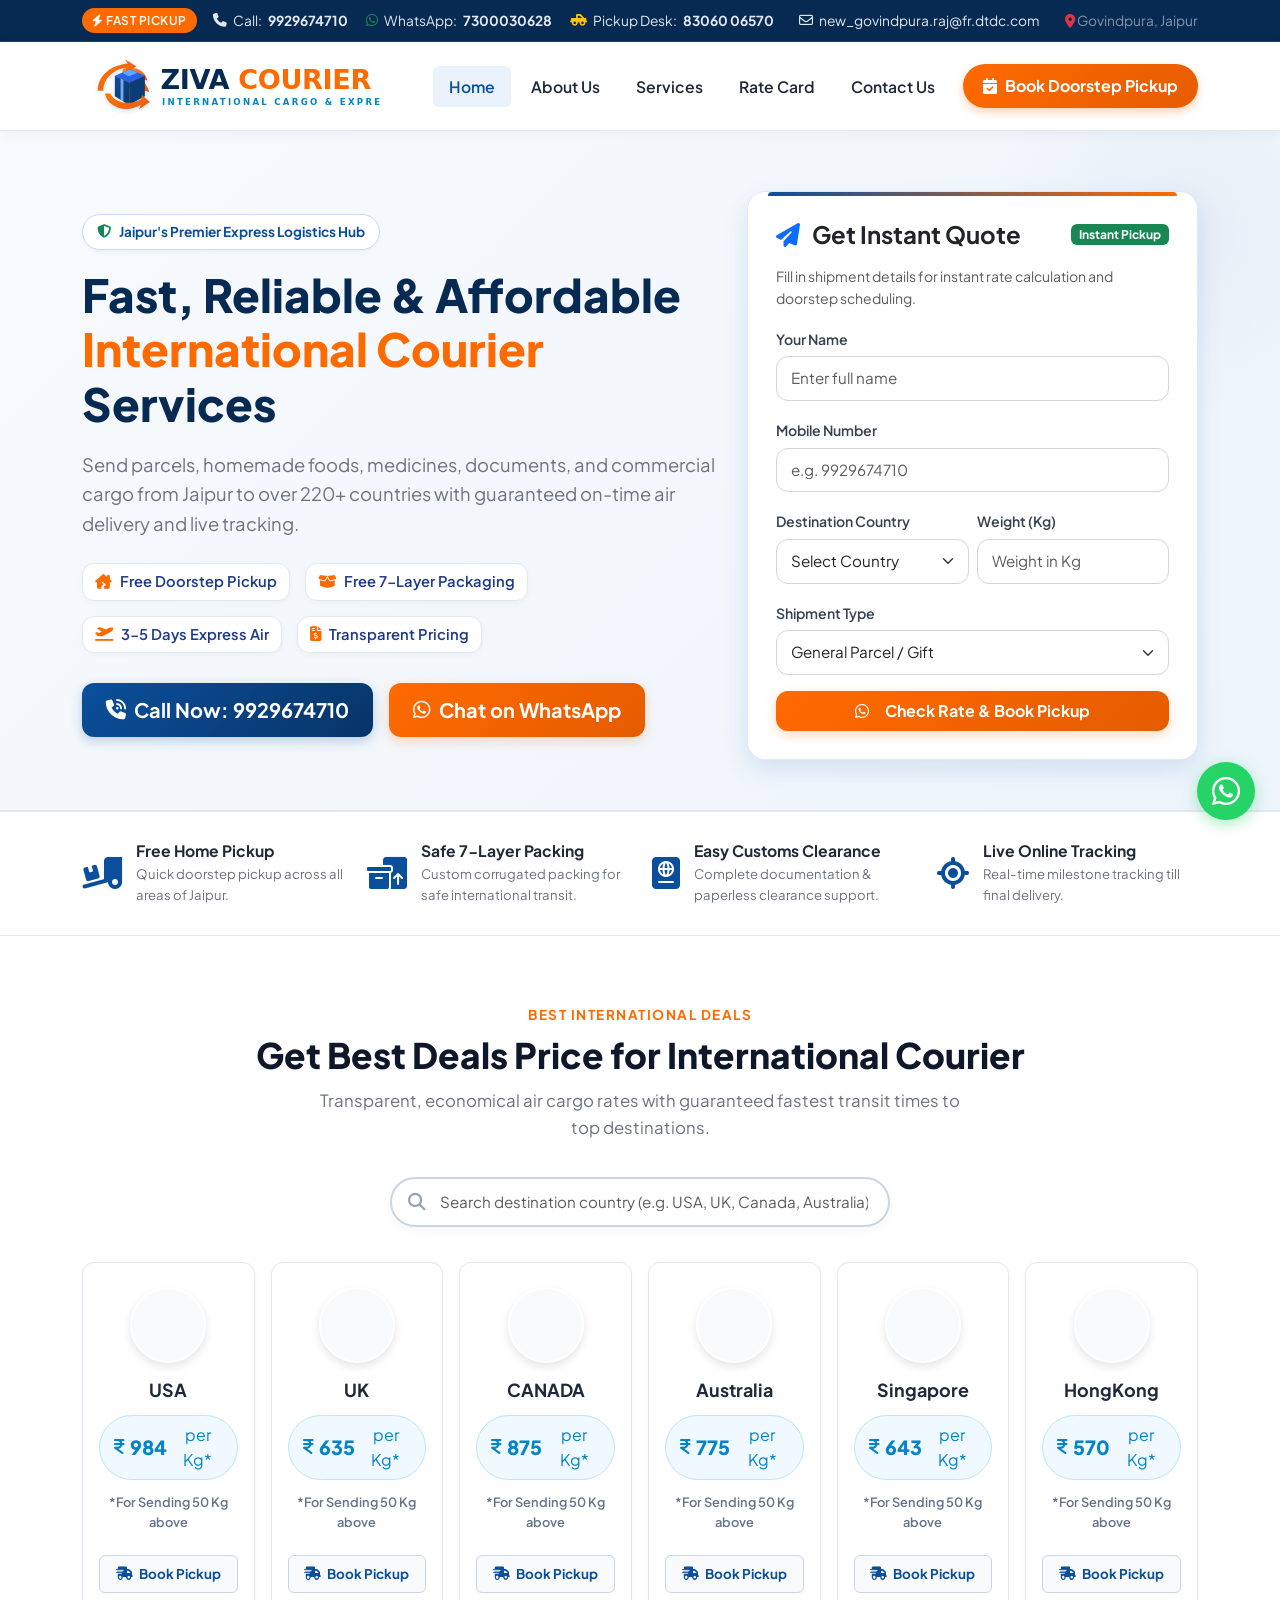
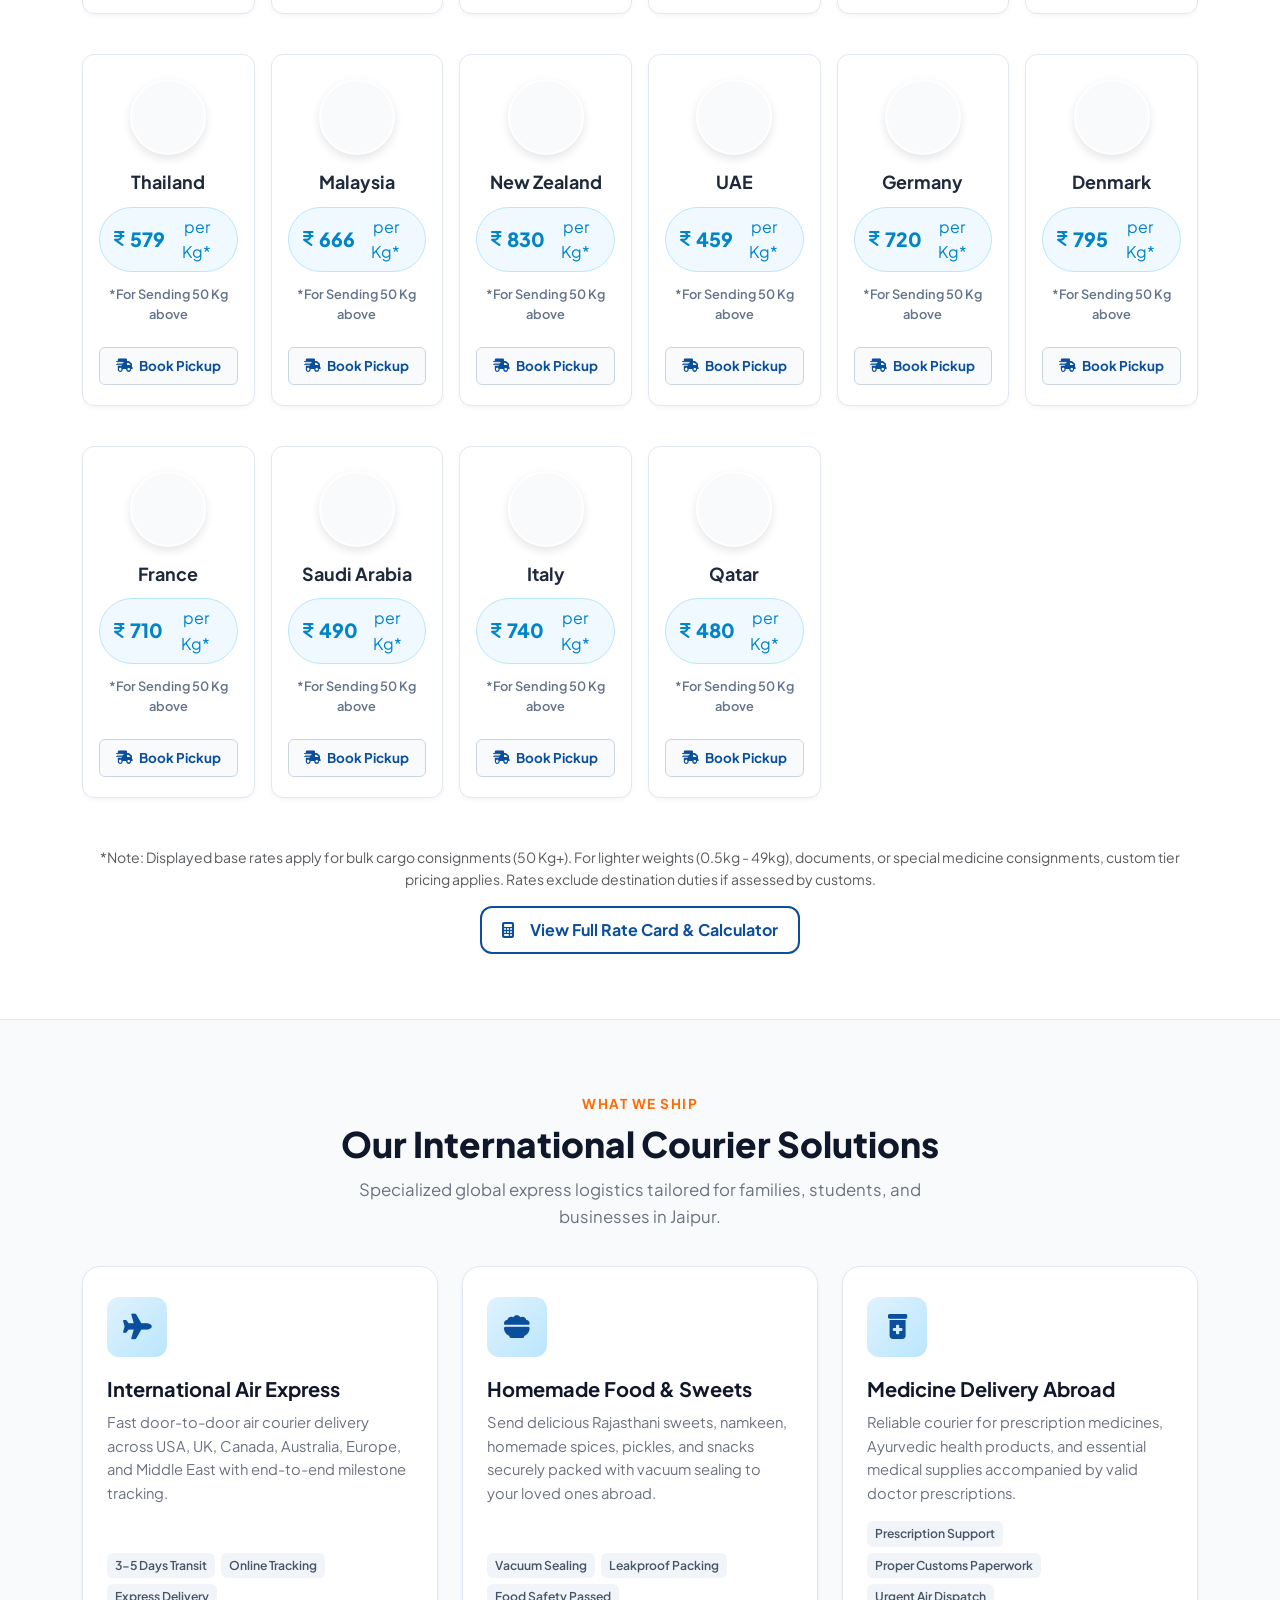
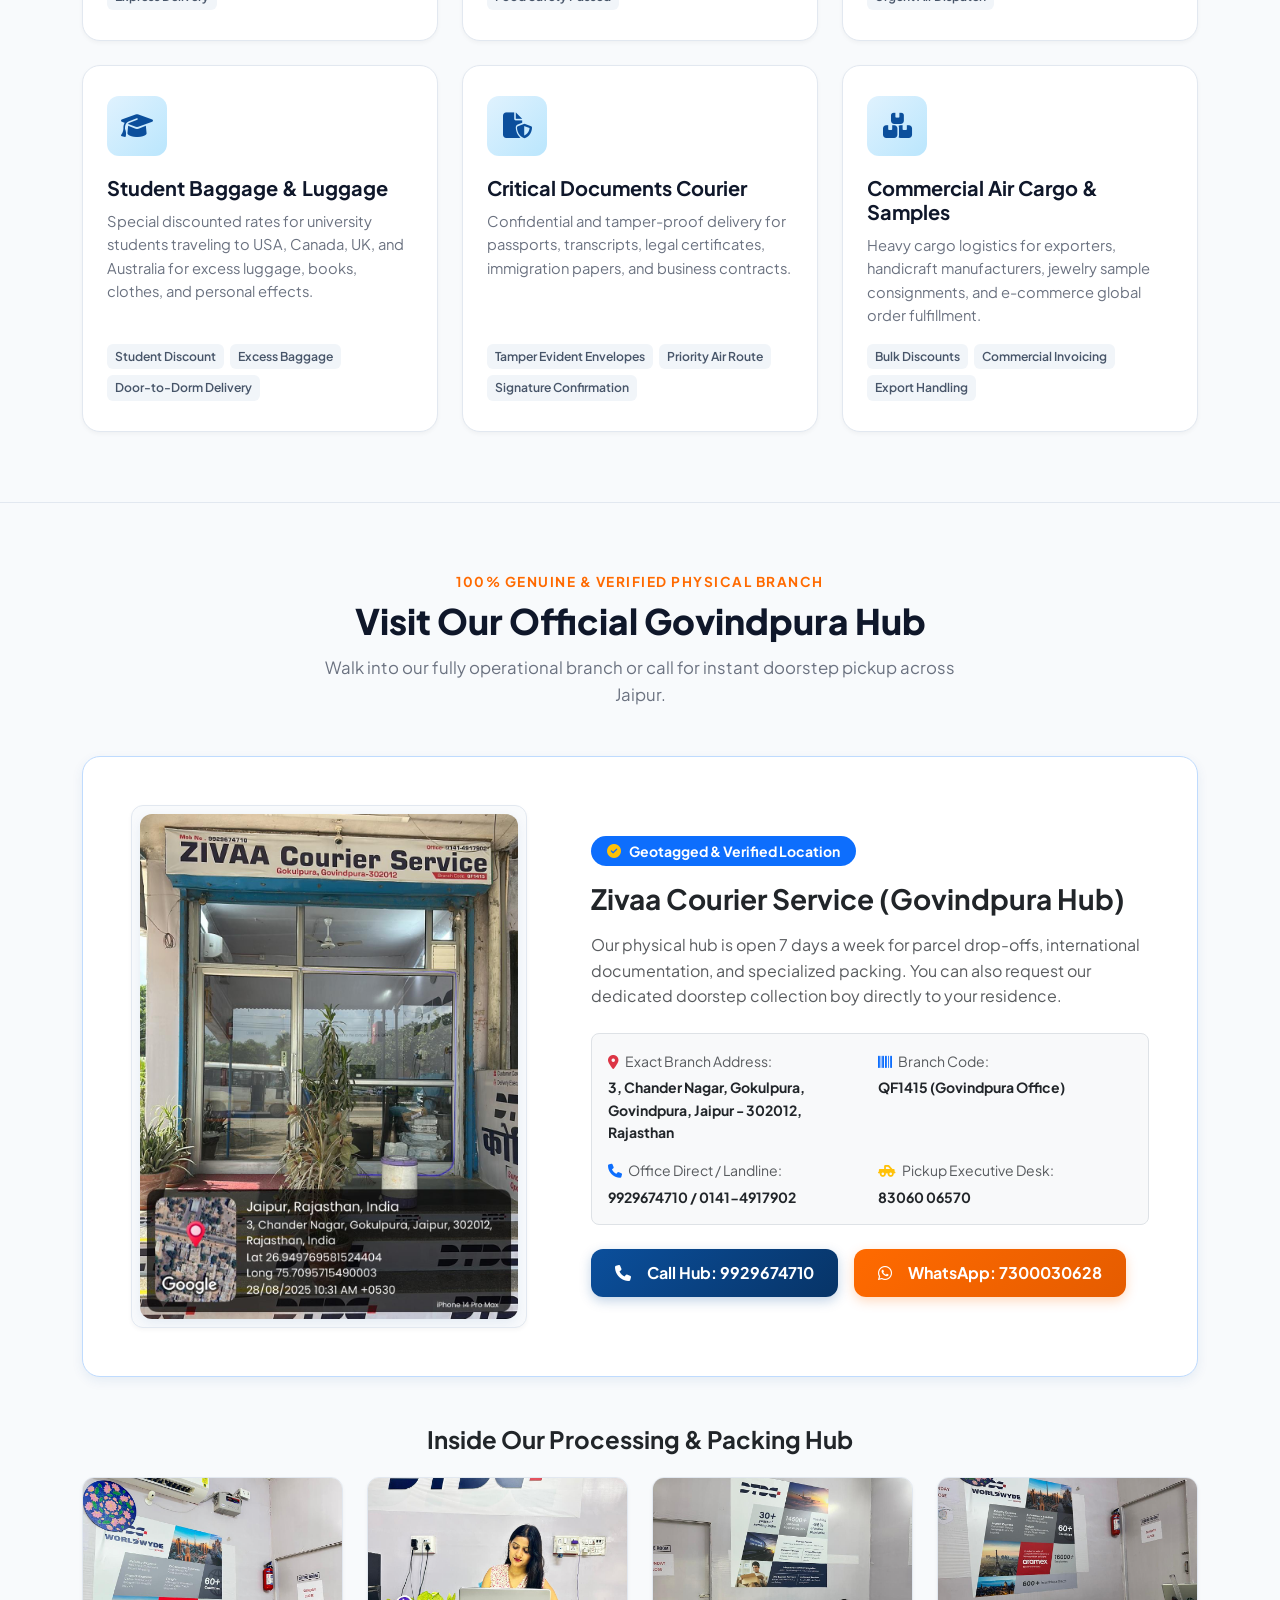
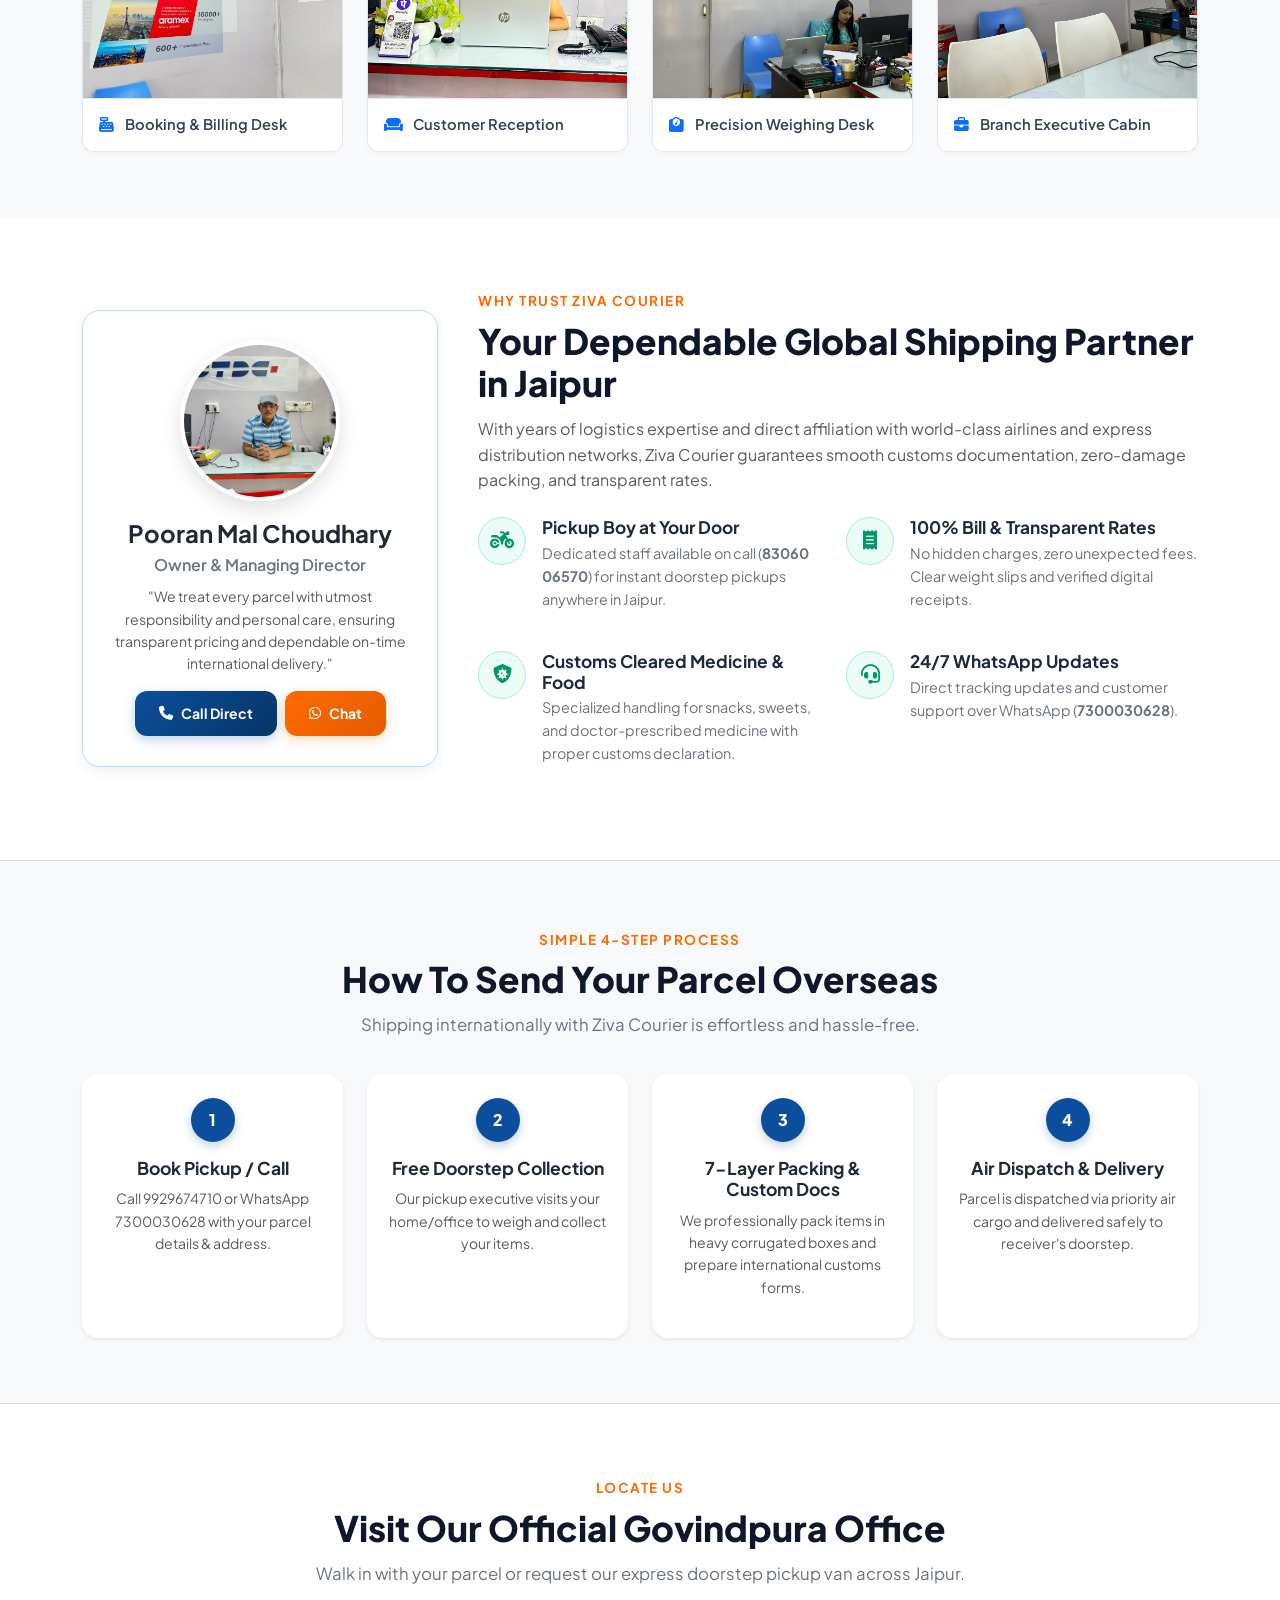
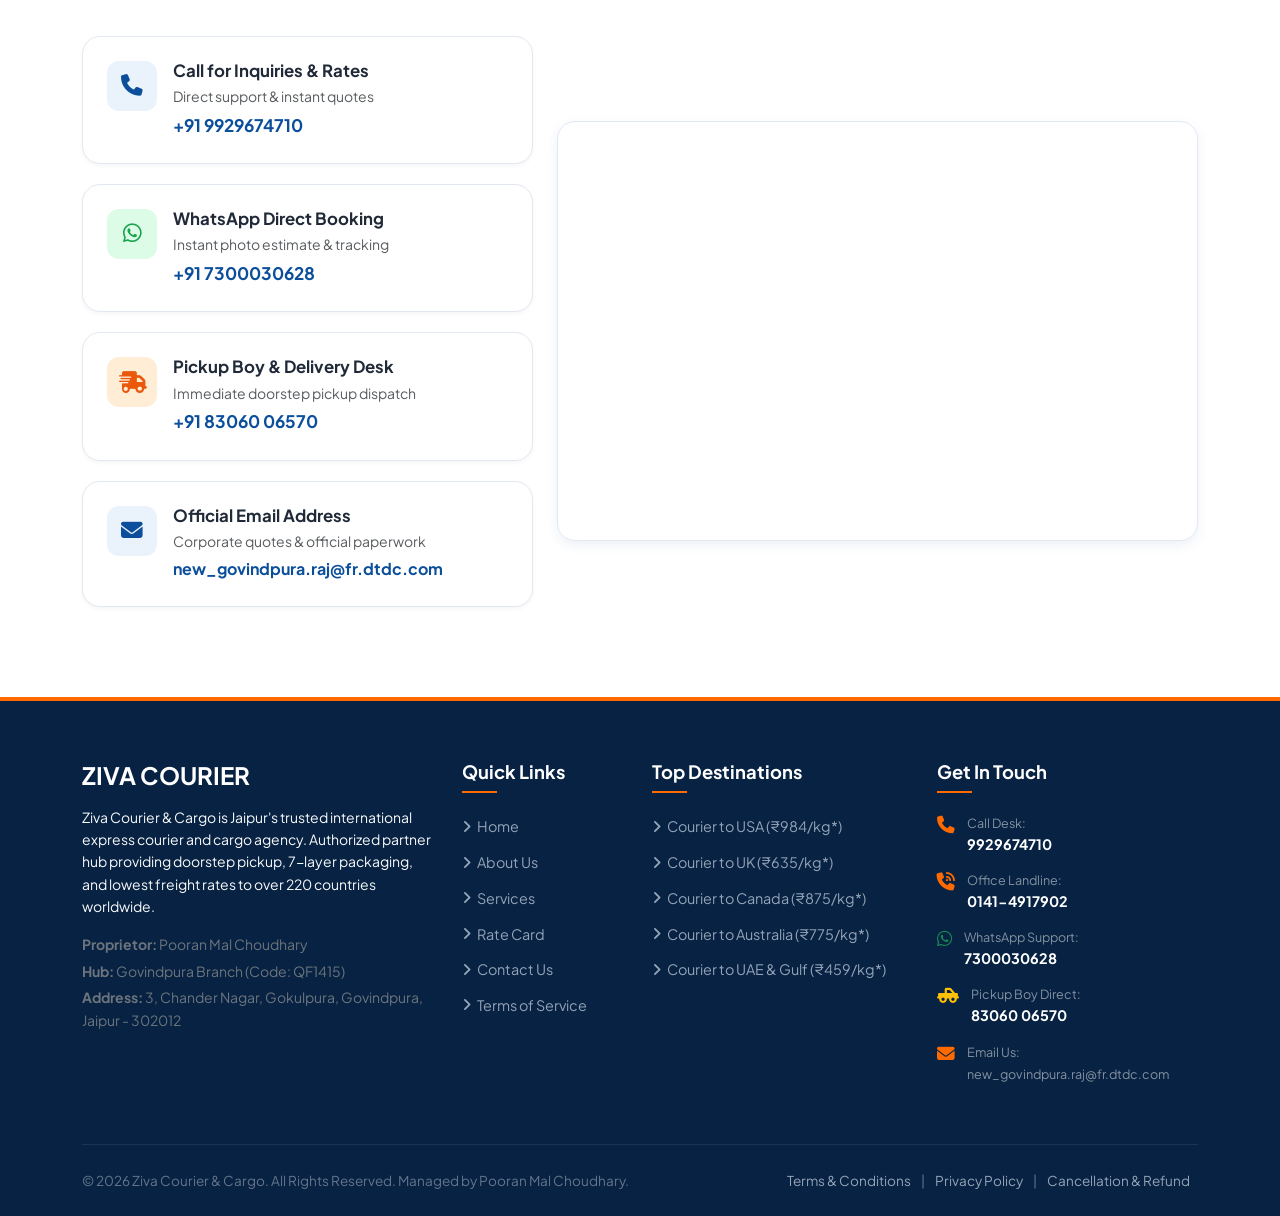
==== index.html @ 187356a2 "first commit" ====
<!DOCTYPE html>
<html lang="en">
<head>
  <meta charset="UTF-8">
  <meta name="viewport" content="width=device-width, initial-scale=1.0">
  <title>Ziva Courier & Cargo | Best International Courier Service in Jaipur</title>
  <meta name="description" content="Ziva Courier offers the lowest international courier rates starting at ₹459/kg with free doorstep pickup in Jaipur. Send food items, documents, medicines & parcels to USA, UK, Canada, Australia, UAE & 220+ countries.">
  <meta name="keywords" content="Ziva Courier, international courier Jaipur, courier to USA, courier to UK, international parcel delivery, Pooran Mal Choudhary, international cargo Jaipur">
  
  <!-- Favicon -->
  <link rel="icon" type="image/svg+xml" href="images/favicon.svg">
  <link rel="alternate icon" type="image/png" href="images/logo.png">
  <link rel="apple-touch-icon" href="images/favicon.svg">
  
  <!-- Google Fonts & Font Awesome 6 -->
  <link rel="preconnect" href="https://fonts.googleapis.com">
  <link rel="preconnect" href="https://fonts.gstatic.com" crossorigin>
  <link href="https://fonts.googleapis.com/css2?family=Plus+Jakarta+Sans:wght@400;500;600;700;800&display=swap" rel="stylesheet">
  <link rel="stylesheet" href="https://cdnjs.cloudflare.com/ajax/libs/font-awesome/6.5.1/css/all.min.css">
  
  <!-- Bootstrap 5 CSS -->
  <link href="https://cdn.jsdelivr.net/npm/bootstrap@5.3.3/dist/css/bootstrap.min.css" rel="stylesheet">
  
  <!-- Custom CSS -->
  <link rel="stylesheet" href="css/style.css">
</head>
<body>

  <!-- Top Announcement / Contact Bar -->
  <div class="top-bar d-none d-md-block">
    <div class="container d-flex justify-content-between align-items-center">
      <div class="d-flex align-items-center">
        <span class="badge-highlight me-3"><i class="fa-solid fa-bolt"></i> FAST PICKUP</span>
        <a href="tel:9929674710"><i class="fa-solid fa-phone"></i> Call: <strong>9929674710</strong></a>
        <a href="https://wa.me/917300030628" target="_blank"><i class="fa-brands fa-whatsapp text-success"></i> WhatsApp: <strong>7300030628</strong></a>
        <a href="tel:8306006570"><i class="fa-solid fa-truck-pickup text-warning"></i> Pickup Desk: <strong>83060 06570</strong></a>
      </div>
      <div class="d-flex align-items-center">
        <a href="mailto:new_govindpura.raj@fr.dtdc.com"><i class="fa-regular fa-envelope"></i> new_govindpura.raj@fr.dtdc.com</a>
        <span class="text-white-50 ms-2"><i class="fa-solid fa-location-dot text-danger"></i> Govindpura, Jaipur</span>
      </div>
    </div>
  </div>

  <!-- Main Navbar -->
  <nav class="navbar navbar-expand-lg navbar-custom">
    <div class="container">
      <a class="navbar-brand d-flex align-items-center py-0" href="index.html">
        <img src="images/logo.svg" alt="Ziva Courier Logo" class="navbar-brand-logo">
      </a>
      
      <button class="navbar-toggler border-0" type="button" data-bs-toggle="collapse" data-bs-target="#navbarContent" aria-controls="navbarContent" aria-expanded="false" aria-label="Toggle navigation">
        <span class="navbar-toggler-icon"></span>
      </button>

      <div class="collapse navbar-collapse" id="navbarContent">
        <ul class="navbar-nav ms-auto align-items-lg-center gap-1">
          <li class="nav-item">
            <a class="nav-link active" href="index.html">Home</a>
          </li>
          <li class="nav-item">
            <a class="nav-link" href="about.html">About Us</a>
          </li>
          <li class="nav-item">
            <a class="nav-link" href="services.html">Services</a>
          </li>
          <li class="nav-item">
            <a class="nav-link" href="rates.html">Rate Card</a>
          </li>
          <li class="nav-item">
            <a class="nav-link" href="contact.html">Contact Us</a>
          </li>
          <li class="nav-item ms-lg-2 mt-2 mt-lg-0">
            <a href="https://wa.me/917300030628?text=Hi%20Ziva%20Courier,%20I%20want%20to%20book%20a%20doorstep%20parcel%20pickup." target="_blank" class="nav-cta-btn d-inline-flex align-items-center gap-2">
              <i class="fa-solid fa-calendar-check"></i> Book Doorstep Pickup
            </a>
          </li>
        </ul>
      </div>
    </div>
  </nav>

  <!-- Hero Section -->
  <section class="hero-section">
    <div class="container">
      <div class="row align-items-center g-4">
        <div class="col-lg-7">
          <div class="hero-badge">
            <i class="fa-solid fa-shield-halved text-success"></i> Jaipur's Premier Express Logistics Hub
          </div>
          <h1 class="hero-title">
            Fast, Reliable & Affordable <span>International Courier</span> Services
          </h1>
          <p class="hero-lead">
            Send parcels, homemade foods, medicines, documents, and commercial cargo from Jaipur to over 220+ countries with guaranteed on-time air delivery and live tracking.
          </p>

          <div class="hero-features">
            <div class="hero-feat-item">
              <i class="fa-solid fa-house-chimney-crack"></i> Free Doorstep Pickup
            </div>
            <div class="hero-feat-item">
              <i class="fa-solid fa-box-open"></i> Free 7-Layer Packaging
            </div>
            <div class="hero-feat-item">
              <i class="fa-solid fa-plane-departure"></i> 3-5 Days Express Air
            </div>
            <div class="hero-feat-item">
              <i class="fa-solid fa-file-invoice-dollar"></i> Transparent Pricing
            </div>
          </div>

          <div class="d-flex flex-wrap gap-3 align-items-center">
            <a href="tel:9929674710" class="btn btn-primary-custom btn-lg">
              <i class="fa-solid fa-phone-volume"></i> Call Now: 9929674710
            </a>
            <a href="https://wa.me/917300030628" target="_blank" class="btn btn-secondary-custom btn-lg">
              <i class="fa-brands fa-whatsapp"></i> Chat on WhatsApp
            </a>
          </div>
        </div>

        <!-- Quick Booking & Estimation Box -->
        <div class="col-lg-5">
          <div class="hero-booking-card">
            <div class="d-flex align-items-center justify-content-between mb-3">
              <h4 class="fw-bold mb-0 text-dark"><i class="fa-solid fa-paper-plane text-primary me-2"></i> Get Instant Quote</h4>
              <span class="badge bg-success">Instant Pickup</span>
            </div>
            <p class="text-muted small mb-3">Fill in shipment details for instant rate calculation and doorstep scheduling.</p>

            <form id="heroQuoteForm">
              <div class="mb-3">
                <label class="form-label">Your Name</label>
                <input type="text" name="name" class="form-control" placeholder="Enter full name" required>
              </div>
              <div class="mb-3">
                <label class="form-label">Mobile Number</label>
                <input type="tel" name="phone" class="form-control" placeholder="e.g. 9929674710" required>
              </div>
              <div class="row g-2 mb-3">
                <div class="col-6">
                  <label class="form-label">Destination Country</label>
                  <select name="country" class="form-select country-select-populate" required>
                    <option value="" selected disabled>Select Country</option>
                  </select>
                </div>
                <div class="col-6">
                  <label class="form-label">Weight (Kg)</label>
                  <input type="number" name="weight" step="0.5" min="0.5" class="form-control" placeholder="Weight in Kg" required>
                </div>
              </div>
              <div class="mb-3">
                <label class="form-label">Shipment Type</label>
                <select name="itemType" class="form-select">
                  <option value="Documents">Important Documents & Papers</option>
                  <option value="Homemade Food & Sweets">Homemade Food & Sweets</option>
                  <option value="Medicines Abroad">Prescription Medicines</option>
                  <option value="Student Baggage">Student Baggage / Clothes</option>
                  <option value="Commercial Cargo">Commercial Samples / Cargo</option>
                  <option value="General Parcel" selected>General Parcel / Gift</option>
                </select>
              </div>
              <button type="submit" class="btn btn-secondary-custom w-100 py-2">
                <i class="fa-brands fa-whatsapp me-2"></i> Check Rate & Book Pickup
              </button>
            </form>
          </div>
        </div>
      </div>
    </div>
  </section>

  <!-- Trust Highlights Strip -->
  <section class="trust-strip">
    <div class="container">
      <div class="row g-4">
        <div class="col-lg-3 col-md-6">
          <div class="trust-item">
            <i class="fa-solid fa-truck-ramp-box"></i>
            <div>
              <h6>Free Home Pickup</h6>
              <p>Quick doorstep pickup across all areas of Jaipur.</p>
            </div>
          </div>
        </div>
        <div class="col-lg-3 col-md-6">
          <div class="trust-item">
            <i class="fa-solid fa-boxes-packing"></i>
            <div>
              <h6>Safe 7-Layer Packing</h6>
              <p>Custom corrugated packing for safe international transit.</p>
            </div>
          </div>
        </div>
        <div class="col-lg-3 col-md-6">
          <div class="trust-item">
            <i class="fa-solid fa-passport"></i>
            <div>
              <h6>Easy Customs Clearance</h6>
              <p>Complete documentation & paperless clearance support.</p>
            </div>
          </div>
        </div>
        <div class="col-lg-3 col-md-6">
          <div class="trust-item">
            <i class="fa-solid fa-location-crosshairs"></i>
            <div>
              <h6>Live Online Tracking</h6>
              <p>Real-time milestone tracking till final delivery.</p>
            </div>
          </div>
        </div>
      </div>
    </div>
  </section>

  <!-- Rate Card Section (Styled matching reference image) -->
  <section class="rate-section" id="rates">
    <div class="container">
      <div class="text-center">
        <span class="section-tag">Best International Deals</span>
        <h2 class="section-title">Get Best Deals Price for International Courier</h2>
        <p class="section-subtitle">
          Transparent, economical air cargo rates with guaranteed fastest transit times to top destinations.
        </p>
      </div>

      <!-- Country Filter Search -->
      <div class="rates-search-box">
        <i class="fa-solid fa-magnifying-glass"></i>
        <input type="text" id="rateSearchInput" class="form-control" placeholder="Search destination country (e.g. USA, UK, Canada, Australia)...">
      </div>

      <!-- Rate Cards Container Generated Dynamically -->
      <div class="row g-3" id="rateCardContainer">
        <!-- Injected via JavaScript -->
      </div>

      <div class="text-center mt-4">
        <p class="text-muted small mb-3">
          *Note: Displayed base rates apply for bulk cargo consignments (50 Kg+). For lighter weights (0.5kg - 49kg), documents, or special medicine consignments, custom tier pricing applies. Rates exclude destination duties if assessed by customs.
        </p>
        <a href="rates.html" class="btn btn-outline-custom">
          <i class="fa-solid fa-calculator me-2"></i> View Full Rate Card & Calculator
        </a>
      </div>
    </div>
  </section>

  <!-- Core Services Section -->
  <section class="services-section" id="services">
    <div class="container">
      <div class="text-center">
        <span class="section-tag">What We Ship</span>
        <h2 class="section-title">Our International Courier Solutions</h2>
        <p class="section-subtitle">
          Specialized global express logistics tailored for families, students, and businesses in Jaipur.
        </p>
      </div>

      <div class="row g-4">
        <!-- Service 1 -->
        <div class="col-lg-4 col-md-6">
          <div class="service-card">
            <div class="service-icon-box">
              <i class="fa-solid fa-plane"></i>
            </div>
            <h4>International Air Express</h4>
            <p>Fast door-to-door air courier delivery across USA, UK, Canada, Australia, Europe, and Middle East with end-to-end milestone tracking.</p>
            <div class="service-badge-list">
              <span>3-5 Days Transit</span>
              <span>Online Tracking</span>
              <span>Express Delivery</span>
            </div>
          </div>
        </div>

        <!-- Service 2 -->
        <div class="col-lg-4 col-md-6">
          <div class="service-card">
            <div class="service-icon-box">
              <i class="fa-solid fa-bowl-food"></i>
            </div>
            <h4>Homemade Food & Sweets</h4>
            <p>Send delicious Rajasthani sweets, namkeen, homemade spices, pickles, and snacks securely packed with vacuum sealing to your loved ones abroad.</p>
            <div class="service-badge-list">
              <span>Vacuum Sealing</span>
              <span>Leakproof Packing</span>
              <span>Food Safety Passed</span>
            </div>
          </div>
        </div>

        <!-- Service 3 -->
        <div class="col-lg-4 col-md-6">
          <div class="service-card">
            <div class="service-icon-box">
              <i class="fa-solid fa-prescription-bottle-medical"></i>
            </div>
            <h4>Medicine Delivery Abroad</h4>
            <p>Reliable courier for prescription medicines, Ayurvedic health products, and essential medical supplies accompanied by valid doctor prescriptions.</p>
            <div class="service-badge-list">
              <span>Prescription Support</span>
              <span>Proper Customs Paperwork</span>
              <span>Urgent Air Dispatch</span>
            </div>
          </div>
        </div>

        <!-- Service 4 -->
        <div class="col-lg-4 col-md-6">
          <div class="service-card">
            <div class="service-icon-box">
              <i class="fa-solid fa-graduation-cap"></i>
            </div>
            <h4>Student Baggage & Luggage</h4>
            <p>Special discounted rates for university students traveling to USA, Canada, UK, and Australia for excess luggage, books, clothes, and personal effects.</p>
            <div class="service-badge-list">
              <span>Student Discount</span>
              <span>Excess Baggage</span>
              <span>Door-to-Dorm Delivery</span>
            </div>
          </div>
        </div>

        <!-- Service 5 -->
        <div class="col-lg-4 col-md-6">
          <div class="service-card">
            <div class="service-icon-box">
              <i class="fa-solid fa-file-shield"></i>
            </div>
            <h4>Critical Documents Courier</h4>
            <p>Confidential and tamper-proof delivery for passports, transcripts, legal certificates, immigration papers, and business contracts.</p>
            <div class="service-badge-list">
              <span>Tamper Evident Envelopes</span>
              <span>Priority Air Route</span>
              <span>Signature Confirmation</span>
            </div>
          </div>
        </div>

        <!-- Service 6 -->
        <div class="col-lg-4 col-md-6">
          <div class="service-card">
            <div class="service-icon-box">
              <i class="fa-solid fa-boxes-stacked"></i>
            </div>
            <h4>Commercial Air Cargo & Samples</h4>
            <p>Heavy cargo logistics for exporters, handicraft manufacturers, jewelry sample consignments, and e-commerce global order fulfillment.</p>
            <div class="service-badge-list">
              <span>Bulk Discounts</span>
              <span>Commercial Invoicing</span>
              <span>Export Handling</span>
            </div>
          </div>
        </div>
      </div>
    </div>
  </section>

  <!-- Verified Physical Storefront Showcase (Full Vertical Photo with Zero Cropping) -->
  <section class="gallery-section">
    <div class="container">
      <div class="text-center mb-5">
        <span class="section-tag">100% Genuine & Verified Physical Branch</span>
        <h2 class="section-title">Visit Our Official Govindpura Hub</h2>
        <p class="section-subtitle">
          Walk into our fully operational branch or call for instant doorstep pickup across Jaipur.
        </p>
      </div>

      <!-- Feature Card with Full Vertical Image -->
      <div class="storefront-feature-wrap p-4 p-lg-5 mb-5">
        <div class="row align-items-center g-4 g-lg-5">
          <div class="col-lg-5 text-center">
            <div class="storefront-vertical-box p-2">
              <!-- Full vertical image shown with zero cropping -->
              <img src="images/outer-photo-2.jpeg" alt="Ziva Courier Service Storefront - 3, Chander Nagar, Gokulpura, Govindpura Jaipur" class="img-fluid">
            </div>
          </div>
          <div class="col-lg-7">
            <div class="ps-lg-3">
              <div class="d-inline-flex align-items-center gap-2 px-3 py-1 bg-primary text-white rounded-pill small fw-bold mb-3">
                <i class="fa-solid fa-circle-check text-warning"></i> Geotagged & Verified Location
              </div>
              <h3 class="fw-bold text-dark mb-3">Zivaa Courier Service (Govindpura Hub)</h3>
              <p class="text-muted mb-4">
                Our physical hub is open 7 days a week for parcel drop-offs, international documentation, and specialized packing. You can also request our dedicated doorstep collection boy directly to your residence.
              </p>

              <div class="p-3 bg-light rounded-3 border mb-4">
                <div class="row g-3">
                  <div class="col-sm-6">
                    <div class="small text-muted mb-1"><i class="fa-solid fa-location-dot text-danger me-1"></i> Exact Branch Address:</div>
                    <div class="fw-bold text-dark small">3, Chander Nagar, Gokulpura, Govindpura, Jaipur - 302012, Rajasthan</div>
                  </div>
                  <div class="col-sm-6">
                    <div class="small text-muted mb-1"><i class="fa-solid fa-barcode text-primary me-1"></i> Branch Code:</div>
                    <div class="fw-bold text-dark small">QF1415 (Govindpura Office)</div>
                  </div>
                  <div class="col-sm-6">
                    <div class="small text-muted mb-1"><i class="fa-solid fa-phone text-primary me-1"></i> Office Direct / Landline:</div>
                    <div class="fw-bold text-dark small">9929674710 / 0141-4917902</div>
                  </div>
                  <div class="col-sm-6">
                    <div class="small text-muted mb-1"><i class="fa-solid fa-truck-pickup text-warning me-1"></i> Pickup Executive Desk:</div>
                    <div class="fw-bold text-dark small">83060 06570</div>
                  </div>
                </div>
              </div>

              <div class="d-flex flex-wrap gap-3">
                <a href="tel:9929674710" class="btn btn-primary-custom">
                  <i class="fa-solid fa-phone me-2"></i> Call Hub: 9929674710
                </a>
                <a href="https://wa.me/917300030628" target="_blank" class="btn btn-secondary-custom">
                  <i class="fa-brands fa-whatsapp me-2"></i> WhatsApp: 7300030628
                </a>
              </div>
            </div>
          </div>
        </div>
      </div>

      <!-- Supporting Infrastructure Photos -->
      <div class="text-center mb-4">
        <h4 class="fw-bold text-dark">Inside Our Processing & Packing Hub</h4>
      </div>
      <div class="row g-4">
        <div class="col-lg-3 col-md-6">
          <div class="gallery-card">
            <div class="gallery-img-wrap">
              <img src="images/counter.jpeg" alt="Customer Service & Booking Counter" loading="lazy">
            </div>
            <div class="gallery-caption">
              <i class="fa-solid fa-cash-register text-primary me-2"></i> Booking & Billing Desk
            </div>
          </div>
        </div>

        <div class="col-lg-3 col-md-6">
          <div class="gallery-card">
            <div class="gallery-img-wrap">
              <img src="images/reception.jpeg" alt="Reception & Customer Lounge" loading="lazy">
            </div>
            <div class="gallery-caption">
              <i class="fa-solid fa-couch text-primary me-2"></i> Customer Reception
            </div>
          </div>
        </div>

        <div class="col-lg-3 col-md-6">
          <div class="gallery-card">
            <div class="gallery-img-wrap">
              <img src="images/parcel-table.jpeg" alt="Packaging & Weighing Station" loading="lazy">
            </div>
            <div class="gallery-caption">
              <i class="fa-solid fa-weight-scale text-primary me-2"></i> Precision Weighing Desk
            </div>
          </div>
        </div>

        <div class="col-lg-3 col-md-6">
          <div class="gallery-card">
            <div class="gallery-img-wrap">
              <img src="images/owner cabin.jpeg" alt="Management Office Cabin" loading="lazy">
            </div>
            <div class="gallery-caption">
              <i class="fa-solid fa-briefcase text-primary me-2"></i> Branch Executive Cabin
            </div>
          </div>
        </div>
      </div>
    </div>
  </section>

  <!-- Founder / Owner Transparency Section (Google Ads Trust) -->
  <section class="why-choose-section">
    <div class="container">
      <div class="row align-items-center g-4">
        <div class="col-lg-4">
          <div class="owner-card text-center">
            <div class="owner-photo-wrap">
              <img src="images/owner-photo.jpeg" alt="Pooran Mal Choudhary - Owner Ziva Courier">
            </div>
            <h4 class="fw-bold mb-1">Pooran Mal Choudhary</h4>
            <p class="text-secondary fw-semibold mb-2">Owner & Managing Director</p>
            <p class="text-muted small mb-3">
              "We treat every parcel with utmost responsibility and personal care, ensuring transparent pricing and dependable on-time international delivery."
            </p>
            <div class="d-flex justify-content-center gap-2">
              <a href="tel:9929674710" class="btn btn-sm btn-primary-custom"><i class="fa-solid fa-phone"></i> Call Direct</a>
              <a href="https://wa.me/917300030628" target="_blank" class="btn btn-sm btn-secondary-custom"><i class="fa-brands fa-whatsapp"></i> Chat</a>
            </div>
          </div>
        </div>

        <div class="col-lg-8">
          <div class="ps-lg-3">
            <span class="section-tag">Why Trust Ziva Courier</span>
            <h2 class="section-title">Your Dependable Global Shipping Partner in Jaipur</h2>
            <p class="text-muted mb-4">
              With years of logistics expertise and direct affiliation with world-class airlines and express distribution networks, Ziva Courier guarantees smooth customs documentation, zero-damage packing, and transparent rates.
            </p>

            <div class="row g-3">
              <div class="col-md-6">
                <div class="feature-box">
                  <div class="feature-icon-circle"><i class="fa-solid fa-motorcycle"></i></div>
                  <div>
                    <h5>Pickup Boy at Your Door</h5>
                    <p>Dedicated staff available on call (<strong>83060 06570</strong>) for instant doorstep pickups anywhere in Jaipur.</p>
                  </div>
                </div>
              </div>

              <div class="col-md-6">
                <div class="feature-box">
                  <div class="feature-icon-circle"><i class="fa-solid fa-receipt"></i></div>
                  <div>
                    <h5>100% Bill & Transparent Rates</h5>
                    <p>No hidden charges, zero unexpected fees. Clear weight slips and verified digital receipts.</p>
                  </div>
                </div>
              </div>

              <div class="col-md-6">
                <div class="feature-box">
                  <div class="feature-icon-circle"><i class="fa-solid fa-shield-virus"></i></div>
                  <div>
                    <h5>Customs Cleared Medicine & Food</h5>
                    <p>Specialized handling for snacks, sweets, and doctor-prescribed medicine with proper customs declaration.</p>
                  </div>
                </div>
              </div>

              <div class="col-md-6">
                <div class="feature-box">
                  <div class="feature-icon-circle"><i class="fa-solid fa-headset"></i></div>
                  <div>
                    <h5>24/7 WhatsApp Updates</h5>
                    <p>Direct tracking updates and customer support over WhatsApp (<strong>7300030628</strong>).</p>
                  </div>
                </div>
              </div>
            </div>
          </div>
        </div>
      </div>
    </div>
  </section>

  <!-- How It Works / Shipping Process -->
  <section class="rate-section bg-light border-top border-bottom">
    <div class="container">
      <div class="text-center">
        <span class="section-tag">Simple 4-Step Process</span>
        <h2 class="section-title">How To Send Your Parcel Overseas</h2>
        <p class="section-subtitle">Shipping internationally with Ziva Courier is effortless and hassle-free.</p>
      </div>

      <div class="row g-4">
        <div class="col-lg-3 col-md-6">
          <div class="process-card bg-white rounded-4 shadow-sm h-100">
            <div class="step-num">1</div>
            <h5>Book Pickup / Call</h5>
            <p class="text-muted small">Call 9929674710 or WhatsApp 7300030628 with your parcel details & address.</p>
          </div>
        </div>

        <div class="col-lg-3 col-md-6">
          <div class="process-card bg-white rounded-4 shadow-sm h-100">
            <div class="step-num">2</div>
            <h5>Free Doorstep Collection</h5>
            <p class="text-muted small">Our pickup executive visits your home/office to weigh and collect your items.</p>
          </div>
        </div>

        <div class="col-lg-3 col-md-6">
          <div class="process-card bg-white rounded-4 shadow-sm h-100">
            <div class="step-num">3</div>
            <h5>7-Layer Packing & Custom Docs</h5>
            <p class="text-muted small">We professionally pack items in heavy corrugated boxes and prepare international customs forms.</p>
          </div>
        </div>

        <div class="col-lg-3 col-md-6">
          <div class="process-card bg-white rounded-4 shadow-sm h-100">
            <div class="step-num">4</div>
            <h5>Air Dispatch & Delivery</h5>
            <p class="text-muted small">Parcel is dispatched via priority air cargo and delivered safely to receiver's doorstep.</p>
          </div>
        </div>
      </div>
    </div>
  </section>

  <!-- Google Map & Contact Preview -->
  <section class="why-choose-section">
    <div class="container">
      <div class="text-center mb-5">
        <span class="section-tag">Locate Us</span>
        <h2 class="section-title">Visit Our Official Govindpura Office</h2>
        <p class="section-subtitle">Walk in with your parcel or request our express doorstep pickup van across Jaipur.</p>
      </div>

      <div class="row g-4 align-items-center">
        <div class="col-lg-5">
          <div class="contact-info-card">
            <div class="contact-icon"><i class="fa-solid fa-phone"></i></div>
            <div>
              <h5>Call for Inquiries & Rates</h5>
              <p class="text-muted small mb-1">Direct support & instant quotes</p>
              <a href="tel:9929674710">+91 9929674710</a>
            </div>
          </div>

          <div class="contact-info-card whatsapp-card">
            <div class="contact-icon"><i class="fa-brands fa-whatsapp"></i></div>
            <div>
              <h5>WhatsApp Direct Booking</h5>
              <p class="text-muted small mb-1">Instant photo estimate & tracking</p>
              <a href="https://wa.me/917300030628" target="_blank">+91 7300030628</a>
            </div>
          </div>

          <div class="contact-info-card delivery-card">
            <div class="contact-icon"><i class="fa-solid fa-truck-fast"></i></div>
            <div>
              <h5>Pickup Boy & Delivery Desk</h5>
              <p class="text-muted small mb-1">Immediate doorstep pickup dispatch</p>
              <a href="tel:8306006570">+91 83060 06570</a>
            </div>
          </div>

          <div class="contact-info-card">
            <div class="contact-icon"><i class="fa-solid fa-envelope"></i></div>
            <div>
              <h5>Official Email Address</h5>
              <p class="text-muted small mb-1">Corporate quotes & official paperwork</p>
              <a href="mailto:new_govindpura.raj@fr.dtdc.com" class="fs-6">new_govindpura.raj@fr.dtdc.com</a>
            </div>
          </div>
        </div>

        <div class="col-lg-7">
          <div class="map-wrapper">
            <iframe src="https://www.google.com/maps/embed?pb=!1m18!1m12!1m3!1d3556.5393943107997!2d75.7070497769241!3d26.949812976625203!2m3!1f0!2f0!3f0!3m2!1i1024!2i768!4f13.1!3m3!1m2!1s0x396c4d732ce7490f%3A0xe409dc67f9d22eba!2sDTDC%20International%20Govindpura!5e0!3m2!1sen!2sin!4v1790067409503!5m2!1sen!2sin" width="100%" height="450" style="border:0;" allowfullscreen="" loading="lazy" referrerpolicy="strict-origin-when-cross-origin"></iframe>
          </div>
        </div>
      </div>
    </div>
  </section>

  <!-- Quick Quote Modal -->
  <div class="modal fade" id="quickQuoteModal" tabindex="-1" aria-labelledby="quickQuoteModalLabel" aria-hidden="true">
    <div class="modal-dialog modal-dialog-centered">
      <div class="modal-content">
        <div class="modal-header">
          <h5 class="modal-title fw-bold" id="quickQuoteModalLabel">
            <i class="fa-solid fa-truck-ramp-box me-2"></i> Book International Pickup
          </h5>
          <button type="button" class="btn-close" data-bs-dismiss="modal" aria-label="Close"></button>
        </div>
        <div class="modal-body p-4">
          <form id="modalQuoteForm">
            <div class="mb-3">
              <label class="form-label">Full Name</label>
              <input type="text" name="name" class="form-control" placeholder="Enter your name" required>
            </div>
            <div class="mb-3">
              <label class="form-label">Contact Number</label>
              <input type="tel" name="phone" class="form-control" placeholder="Mobile / WhatsApp number" required>
            </div>
            <div class="row g-2 mb-3">
              <div class="col-6">
                <label class="form-label">Destination</label>
                <select name="country" id="modalCountrySelect" class="form-select country-select-populate" required>
                  <option value="" selected disabled>Select Country</option>
                </select>
              </div>
              <div class="col-6">
                <label class="form-label">Approx Weight (Kg)</label>
                <input type="number" name="weight" step="0.5" class="form-control" placeholder="e.g. 5" required>
              </div>
            </div>
            <div class="mb-3">
              <label class="form-label">Items to Send</label>
              <select name="itemType" class="form-select">
                <option value="Food Items">Homemade Food & Sweets</option>
                <option value="Medicines">Medicines Abroad</option>
                <option value="Documents">Important Documents</option>
                <option value="Clothes / Baggage">Student Baggage / Garments</option>
                <option value="Commercial Cargo">Commercial Cargo</option>
              </select>
            </div>
            <div class="mb-3">
              <label class="form-label">Pickup Address in Jaipur</label>
              <textarea name="message" class="form-control" rows="2" placeholder="Enter address for doorstep pickup"></textarea>
            </div>
            <button type="submit" class="btn btn-secondary-custom w-100 py-2">
              <i class="fa-brands fa-whatsapp me-2"></i> Confirm Booking on WhatsApp
            </button>
          </form>
        </div>
      </div>
    </div>
  </div>

  <!-- Floating WhatsApp Action Button -->
  <a href="https://wa.me/917300030628?text=Hi%20Ziva%20Courier,%20I%20want%20to%20inquire%20about%20international%20courier%20service." 
     target="_blank" class="floating-whatsapp" aria-label="Chat on WhatsApp">
    <i class="fa-brands fa-whatsapp"></i>
  </a>

  <!-- Mobile Sticky Bottom Bar -->
  <div class="mobile-sticky-bar">
    <a href="tel:9929674710" class="mobile-sticky-btn btn-mobile-call">
      <i class="fa-solid fa-phone"></i> Call 9929674710
    </a>
    <a href="https://wa.me/917300030628" target="_blank" class="mobile-sticky-btn btn-mobile-whatsapp">
      <i class="fa-brands fa-whatsapp"></i> WhatsApp
    </a>
    <a href="tel:8306006570" class="mobile-sticky-btn" style="background: #ea580c; color: #fff;">
      <i class="fa-solid fa-truck-pickup"></i> Pickup Boy
    </a>
  </div>

  <!-- Footer -->
  <footer class="footer-main">
    <div class="container">
      <div class="row g-4">
        <!-- Col 1 -->
        <div class="col-lg-4 col-md-6">
          <div class="d-flex align-items-center gap-2 mb-3">
            <h4 class="text-white fw-bold mb-0">ZIVA COURIER</h4>
          </div>
          <p class="text-light small mb-3">
            Ziva Courier & Cargo is Jaipur's trusted international express courier and cargo agency. Authorized partner hub providing doorstep pickup, 7-layer packaging, and lowest freight rates to over 220 countries worldwide.
          </p>
          <div class="small text-secondary">
            <p class="mb-1"><strong>Proprietor:</strong> Pooran Mal Choudhary</p>
            <p class="mb-1"><strong>Hub:</strong> Govindpura Branch (Code: QF1415)</p>
            <p class="mb-0"><strong>Address:</strong> 3, Chander Nagar, Gokulpura, Govindpura, Jaipur - 302012</p>
          </div>
        </div>

        <!-- Col 2 -->
        <div class="col-lg-2 col-md-6">
          <h5>Quick Links</h5>
          <ul class="footer-links">
            <li><a href="index.html"><i class="fa-solid fa-angle-right"></i> Home</a></li>
            <li><a href="about.html"><i class="fa-solid fa-angle-right"></i> About Us</a></li>
            <li><a href="services.html"><i class="fa-solid fa-angle-right"></i> Services</a></li>
            <li><a href="rates.html"><i class="fa-solid fa-angle-right"></i> Rate Card</a></li>
            <li><a href="contact.html"><i class="fa-solid fa-angle-right"></i> Contact Us</a></li>
            <li><a href="term-conditions.html"><i class="fa-solid fa-angle-right"></i> Terms of Service</a></li>
          </ul>
        </div>

        <!-- Col 3 -->
        <div class="col-lg-3 col-md-6">
          <h5>Top Destinations</h5>
          <ul class="footer-links">
            <li><a href="rates.html"><i class="fa-solid fa-angle-right"></i> Courier to USA (₹984/kg*)</a></li>
            <li><a href="rates.html"><i class="fa-solid fa-angle-right"></i> Courier to UK (₹635/kg*)</a></li>
            <li><a href="rates.html"><i class="fa-solid fa-angle-right"></i> Courier to Canada (₹875/kg*)</a></li>
            <li><a href="rates.html"><i class="fa-solid fa-angle-right"></i> Courier to Australia (₹775/kg*)</a></li>
            <li><a href="rates.html"><i class="fa-solid fa-angle-right"></i> Courier to UAE & Gulf (₹459/kg*)</a></li>
          </ul>
        </div>

        <!-- Col 4 -->
        <div class="col-lg-3 col-md-6">
          <h5>Get In Touch</h5>
          <div class="footer-contact-item">
            <i class="fa-solid fa-phone"></i>
            <div>
              <span class="d-block text-white-50 small">Call Desk:</span>
              <a href="tel:9929674710" class="text-white fw-bold">9929674710</a>
            </div>
          </div>
          <div class="footer-contact-item">
            <i class="fa-solid fa-phone-volume"></i>
            <div>
              <span class="d-block text-white-50 small">Office Landline:</span>
              <span class="text-white fw-bold">0141-4917902</span>
            </div>
          </div>
          <div class="footer-contact-item">
            <i class="fa-brands fa-whatsapp text-success"></i>
            <div>
              <span class="d-block text-white-50 small">WhatsApp Support:</span>
              <a href="https://wa.me/917300030628" target="_blank" class="text-white fw-bold">7300030628</a>
            </div>
          </div>
          <div class="footer-contact-item">
            <i class="fa-solid fa-truck-pickup text-warning"></i>
            <div>
              <span class="d-block text-white-50 small">Pickup Boy Direct:</span>
              <a href="tel:8306006570" class="text-white fw-bold">83060 06570</a>
            </div>
          </div>
          <div class="footer-contact-item">
            <i class="fa-solid fa-envelope"></i>
            <div>
              <span class="d-block text-white-50 small">Email Us:</span>
              <a href="mailto:new_govindpura.raj@fr.dtdc.com" class="text-white-50 small">new_govindpura.raj@fr.dtdc.com</a>
            </div>
          </div>
        </div>
      </div>

      <div class="footer-bottom d-flex flex-wrap justify-content-between align-items-center">
        <div>
          &copy; 2026 Ziva Courier & Cargo. All Rights Reserved. Managed by Pooran Mal Choudhary.
        </div>
        <div>
          <a href="term-conditions.html">Terms & Conditions</a> |
          <a href="privacy.html">Privacy Policy</a> |
          <a href="refund-policy.html">Cancellation & Refund</a>
        </div>
      </div>
    </div>
  </footer>

  <!-- Schema.org LocalBusiness Structured Data -->
  <script type="application/ld+json">
  {
    "@context": "https://schema.org",
    "@type": "CourierService",
    "name": "Ziva Courier & Cargo",
    "image": "images/outer-photo-2.jpeg",
    "telephone": "+919929674710",
    "email": "new_govindpura.raj@fr.dtdc.com",
    "priceRange": "₹459 - ₹984 per Kg",
    "address": {
      "@type": "PostalAddress",
      "streetAddress": "3, Chander Nagar, Gokulpura, Govindpura",
      "addressLocality": "Jaipur",
      "addressRegion": "Rajasthan",
      "postalCode": "302012",
      "addressCountry": "IN"
    },
    "geo": {
      "@type": "GeoCoordinates",
      "latitude": 26.949769581524404,
      "longitude": 75.7095715490003
    },
    "founder": {
      "@type": "Person",
      "name": "Pooran Mal Choudhary"
    },
    "openingHours": "Mo-Su 09:00-21:00"
  }
  </script>

  <!-- Bootstrap 5 JS Bundle -->
  <script src="https://cdn.jsdelivr.net/npm/bootstrap@5.3.3/dist/js/bootstrap.bundle.min.js"></script>
  <!-- Custom JS -->
  <script src="js/main.js"></script>
</body>
</html>
---- css/style.css ----
/* ==========================================================================
   Ziva Courier & Cargo - Main Stylesheet
   Theme: High-Trust White Background with Royal Blue & Express Orange Accents
   Google Ads Policy Optimized & Mobile Responsive
   ========================================================================== */

:root {
  --primary-color: #0b4f9c;
  --primary-dark: #073467;
  --primary-light: #eaf2fc;
  --secondary-color: #ff6a00;
  --secondary-hover: #e55c00;
  --accent-green: #10b981;
  --text-main: #1f2937;
  --text-muted: #6b7280;
  --text-light: #9ca3af;
  --bg-white: #ffffff;
  --bg-light: #f8fafc;
  --bg-subtle: #f1f5f9;
  --border-color: #e2e8f0;
  --border-light: #edf2f7;
  --shadow-sm: 0 2px 4px rgba(0, 0, 0, 0.04);
  --shadow-md: 0 4px 12px rgba(11, 79, 156, 0.08);
  --shadow-lg: 0 10px 25px rgba(11, 79, 156, 0.12);
  --shadow-hover: 0 14px 30px rgba(11, 79, 156, 0.16);
  --radius-sm: 6px;
  --radius-md: 12px;
  --radius-lg: 18px;
  --radius-full: 9999px;
  --transition: all 0.3s cubic-bezier(0.25, 0.8, 0.25, 1);
  --font-main: 'Plus Jakarta Sans', system-ui, -apple-system, sans-serif;
}

* {
  margin: 0;
  padding: 0;
  box-sizing: border-box;
}

body {
  font-family: var(--font-main);
  color: var(--text-main);
  background-color: var(--bg-white);
  line-height: 1.6;
  overflow-x: hidden;
}

a {
  text-decoration: none;
  color: inherit;
  transition: var(--transition);
}

img {
  max-width: 100%;
  height: auto;
}

/* ==========================================================================
   Top Notification / Contact Bar
   ========================================================================== */
.top-bar {
  background: #072a53;
  color: #ffffff;
  font-size: 0.86rem;
  padding: 8px 0;
  border-bottom: 1px solid rgba(255, 255, 255, 0.1);
}

.top-bar a {
  color: #e2e8f0;
  display: inline-flex;
  align-items: center;
  gap: 6px;
  margin-right: 18px;
}

.top-bar a:hover {
  color: #ff9800;
}

.top-bar .badge-highlight {
  background: var(--secondary-color);
  color: #fff;
  font-weight: 600;
  padding: 3px 10px;
  border-radius: var(--radius-full);
  font-size: 0.75rem;
  letter-spacing: 0.5px;
}

/* ==========================================================================
   Main Navbar & Large Logo Styling
   ========================================================================== */
.navbar-custom {
  background: #ffffff;
  padding: 10px 0;
  box-shadow: 0 2px 15px rgba(0, 0, 0, 0.05);
  position: sticky;
  top: 0;
  z-index: 1030;
  border-bottom: 1px solid var(--border-color);
}

.navbar-brand-logo {
  height: 68px;
  width: auto;
  max-width: 320px;
  object-fit: contain;
  display: block;
  transition: var(--transition);
}

@media (max-width: 768px) {
  .navbar-brand-logo {
    height: 52px;
    max-width: 240px;
  }
}

.navbar-custom .nav-link {
  font-weight: 600;
  color: var(--text-main);
  padding: 8px 16px !important;
  font-size: 0.98rem;
  border-radius: var(--radius-sm);
  transition: var(--transition);
}

.navbar-custom .nav-link:hover,
.navbar-custom .nav-link.active {
  color: var(--primary-color);
  background-color: var(--primary-light);
}

.nav-cta-btn {
  background: linear-gradient(135deg, var(--secondary-color), var(--secondary-hover));
  color: #ffffff !important;
  padding: 9px 20px !important;
  border-radius: var(--radius-full);
  font-weight: 700 !important;
  box-shadow: 0 4px 10px rgba(255, 106, 0, 0.3);
}

.nav-cta-btn:hover {
  transform: translateY(-2px);
  box-shadow: 0 6px 14px rgba(255, 106, 0, 0.4);
  background: var(--secondary-hover) !important;
}

/* ==========================================================================
   Hero Section
   ========================================================================== */
.hero-section {
  background: linear-gradient(135deg, #f8fafc 0%, #edf4fc 100%);
  padding: 60px 0 50px;
  position: relative;
  overflow: hidden;
  border-bottom: 1px solid var(--border-color);
}

.hero-section::before {
  content: '';
  position: absolute;
  top: -100px;
  right: -100px;
  width: 400px;
  height: 400px;
  border-radius: 50%;
  background: radial-gradient(circle, rgba(11, 79, 156, 0.05) 0%, transparent 70%);
  pointer-events: none;
}

.hero-badge {
  display: inline-flex;
  align-items: center;
  gap: 8px;
  padding: 6px 14px;
  background: #ffffff;
  border: 1px solid #c7dcf7;
  color: var(--primary-color);
  font-weight: 700;
  font-size: 0.85rem;
  border-radius: var(--radius-full);
  box-shadow: var(--shadow-sm);
  margin-bottom: 18px;
}

.hero-title {
  font-size: 2.85rem;
  font-weight: 800;
  line-height: 1.2;
  color: #072a53;
  margin-bottom: 18px;
}

.hero-title span {
  color: var(--secondary-color);
}

.hero-lead {
  font-size: 1.15rem;
  color: var(--text-muted);
  margin-bottom: 25px;
}

.hero-features {
  display: flex;
  flex-wrap: wrap;
  gap: 15px;
  margin-bottom: 30px;
}

.hero-feat-item {
  display: flex;
  align-items: center;
  gap: 8px;
  font-size: 0.92rem;
  font-weight: 600;
  color: #1e3a8a;
  background: #ffffff;
  padding: 6px 12px;
  border-radius: var(--radius-md);
  box-shadow: 0 2px 6px rgba(0,0,0,0.03);
  border: 1px solid var(--border-color);
}

.hero-feat-item i {
  color: var(--secondary-color);
}

/* Hero Quick Booking Card */
.hero-booking-card {
  background: #ffffff;
  border-radius: var(--radius-lg);
  padding: 28px;
  box-shadow: var(--shadow-lg);
  border: 1px solid #dbeafe;
  position: relative;
}

.hero-booking-card::before {
  content: '';
  position: absolute;
  top: 0;
  left: 20px;
  right: 20px;
  height: 4px;
  background: linear-gradient(90deg, var(--primary-color), var(--secondary-color));
  border-radius: 4px 4px 0 0;
}

.form-label {
  font-weight: 600;
  font-size: 0.88rem;
  color: #374151;
  margin-bottom: 6px;
}

.form-control, .form-select {
  border: 1.5px solid #d1d5db;
  border-radius: var(--radius-md);
  padding: 10px 14px;
  font-size: 0.95rem;
  transition: var(--transition);
}

.form-control:focus, .form-select:focus {
  border-color: var(--primary-color);
  box-shadow: 0 0 0 4px rgba(11, 79, 156, 0.12);
}

.btn-primary-custom {
  background: linear-gradient(135deg, var(--primary-color), var(--primary-dark));
  color: #ffffff;
  font-weight: 700;
  padding: 12px 24px;
  border-radius: var(--radius-md);
  border: none;
  transition: var(--transition);
  box-shadow: 0 4px 12px rgba(11, 79, 156, 0.25);
  display: inline-flex;
  align-items: center;
  justify-content: center;
  gap: 8px;
}

.btn-primary-custom:hover {
  background: linear-gradient(135deg, #073467, #041f3f);
  color: #ffffff;
  transform: translateY(-2px);
  box-shadow: 0 6px 16px rgba(11, 79, 156, 0.35);
}

.btn-secondary-custom {
  background: linear-gradient(135deg, var(--secondary-color), var(--secondary-hover));
  color: #ffffff;
  font-weight: 700;
  padding: 12px 24px;
  border-radius: var(--radius-md);
  border: none;
  transition: var(--transition);
  box-shadow: 0 4px 12px rgba(255, 106, 0, 0.25);
  display: inline-flex;
  align-items: center;
  justify-content: center;
  gap: 8px;
}

.btn-secondary-custom:hover {
  background: var(--secondary-hover);
  color: #ffffff;
  transform: translateY(-2px);
  box-shadow: 0 6px 16px rgba(255, 106, 0, 0.35);
}

.btn-outline-custom {
  border: 2px solid var(--primary-color);
  color: var(--primary-color);
  font-weight: 700;
  padding: 10px 20px;
  border-radius: var(--radius-md);
  background: transparent;
  transition: var(--transition);
  display: inline-flex;
  align-items: center;
  justify-content: center;
  gap: 8px;
}

.btn-outline-custom:hover {
  background: var(--primary-color);
  color: #ffffff;
}

/* ==========================================================================
   Rate Cards Section (Styled matching reference image)
   ========================================================================== */
.rate-section {
  padding: 65px 0;
  background-color: #ffffff;
}

.section-tag {
  display: inline-block;
  color: var(--secondary-color);
  font-weight: 700;
  font-size: 0.85rem;
  letter-spacing: 1.5px;
  text-transform: uppercase;
  margin-bottom: 8px;
}

.section-title {
  font-size: 2.2rem;
  font-weight: 800;
  color: #0f172a;
  margin-bottom: 12px;
}

.section-subtitle {
  color: var(--text-muted);
  font-size: 1.05rem;
  max-width: 650px;
  margin: 0 auto 35px;
}

.rate-card {
  background: #ffffff;
  border: 1px solid #e2e8f0;
  border-radius: var(--radius-md);
  padding: 24px 16px 20px;
  text-align: center;
  transition: var(--transition);
  box-shadow: var(--shadow-sm);
  display: flex;
  flex-direction: column;
  justify-content: space-between;
  height: 100%;
  position: relative;
}

.rate-card:hover {
  transform: translateY(-6px);
  box-shadow: var(--shadow-hover);
  border-color: #bfdbfe;
}

.country-flag-wrap {
  width: 76px;
  height: 76px;
  margin: 0 auto 16px;
  border-radius: 50%;
  overflow: hidden;
  box-shadow: 0 4px 10px rgba(0, 0, 0, 0.1);
  display: flex;
  align-items: center;
  justify-content: center;
  background: #f8fafc;
  border: 2px solid #ffffff;
}

.country-flag-wrap img,
.country-flag-wrap .flag-icon {
  width: 100%;
  height: 100%;
  object-fit: cover;
}

.rate-card .country-name {
  font-size: 1.12rem;
  font-weight: 700;
  color: #1e293b;
  margin-bottom: 14px;
}

.rate-card .price-row {
  display: inline-flex;
  align-items: center;
  justify-content: center;
  gap: 6px;
  font-size: 1.22rem;
  font-weight: 800;
  color: #0284c7;
  background: #f0f9ff;
  padding: 6px 14px;
  border-radius: var(--radius-full);
  margin-bottom: 12px;
  border: 1px solid #bae6fd;
}

.rate-card .price-row i {
  font-size: 1.05rem;
}

.rate-card .disclaimer-text {
  font-size: 0.8rem;
  color: #64748b;
  font-weight: 600;
  margin-bottom: 14px;
}

.rate-card .btn-card-quote {
  font-size: 0.84rem;
  font-weight: 700;
  padding: 8px 14px;
  border-radius: var(--radius-sm);
  background: #f8fafc;
  color: var(--primary-color);
  border: 1px solid #cbd5e1;
  transition: var(--transition);
  display: inline-flex;
  align-items: center;
  justify-content: center;
  gap: 6px;
}

.rate-card .btn-card-quote:hover {
  background: var(--primary-color);
  color: #ffffff;
  border-color: var(--primary-color);
}

/* Search Box on Rates */
.rates-search-box {
  max-width: 500px;
  margin: 0 auto 35px;
  position: relative;
}

.rates-search-box input {
  padding: 12px 20px 12px 48px;
  border-radius: var(--radius-full);
  border: 2px solid #cbd5e1;
  box-shadow: 0 4px 12px rgba(0,0,0,0.04);
}

.rates-search-box i {
  position: absolute;
  left: 18px;
  top: 50%;
  transform: translateY(-50%);
  color: #94a3b8;
  font-size: 1.1rem;
}

/* ==========================================================================
   Services Section
   ========================================================================== */
.services-section {
  padding: 70px 0;
  background-color: var(--bg-light);
  border-top: 1px solid var(--border-color);
  border-bottom: 1px solid var(--border-color);
}

.service-card {
  background: #ffffff;
  border-radius: var(--radius-lg);
  padding: 30px 24px;
  border: 1px solid #e2e8f0;
  box-shadow: var(--shadow-sm);
  transition: var(--transition);
  height: 100%;
  display: flex;
  flex-direction: column;
}

.service-card:hover {
  transform: translateY(-6px);
  box-shadow: var(--shadow-lg);
  border-color: #93c5fd;
}

.service-icon-box {
  width: 60px;
  height: 60px;
  border-radius: var(--radius-md);
  background: linear-gradient(135deg, #e0f2fe, #bae6fd);
  color: var(--primary-color);
  display: flex;
  align-items: center;
  justify-content: center;
  font-size: 1.6rem;
  margin-bottom: 20px;
}

.service-card:hover .service-icon-box {
  background: linear-gradient(135deg, var(--primary-color), var(--secondary-color));
  color: #ffffff;
}

.service-card h4 {
  font-size: 1.25rem;
  font-weight: 700;
  color: #0f172a;
  margin-bottom: 10px;
}

.service-card p {
  font-size: 0.92rem;
  color: var(--text-muted);
  margin-bottom: 16px;
}

.service-badge-list {
  display: flex;
  flex-wrap: wrap;
  gap: 6px;
  margin-top: auto;
}

.service-badge-list span {
  font-size: 0.76rem;
  background: #f1f5f9;
  color: #475569;
  padding: 3px 8px;
  border-radius: var(--radius-sm);
  font-weight: 600;
}

/* ==========================================================================
   Why Choose Us & Process Section
   ========================================================================== */
.why-choose-section {
  padding: 70px 0;
  background: #ffffff;
}

.feature-box {
  display: flex;
  align-items: flex-start;
  gap: 16px;
  margin-bottom: 24px;
}

.feature-icon-circle {
  width: 48px;
  height: 48px;
  min-width: 48px;
  background: #ecfdf5;
  color: #059669;
  border-radius: 50%;
  display: flex;
  align-items: center;
  justify-content: center;
  font-size: 1.2rem;
  border: 1px solid #a7f3d0;
}

.feature-box h5 {
  font-size: 1.08rem;
  font-weight: 700;
  color: #1e293b;
  margin-bottom: 4px;
}

.feature-box p {
  font-size: 0.9rem;
  color: var(--text-muted);
  margin-bottom: 0;
}

/* Process steps */
.process-card {
  text-align: center;
  padding: 24px 18px;
  position: relative;
}

.step-num {
  width: 44px;
  height: 44px;
  line-height: 44px;
  background: var(--primary-color);
  color: #ffffff;
  border-radius: 50%;
  font-weight: 800;
  margin: 0 auto 16px;
  box-shadow: 0 4px 10px rgba(11, 79, 156, 0.25);
}

.process-card h5 {
  font-size: 1.1rem;
  font-weight: 700;
  margin-bottom: 8px;
}

/* ==========================================================================
   Vertical Storefront Showcase (Zero-Crop Display)
   ========================================================================== */
.storefront-feature-wrap {
  background: #ffffff;
  border-radius: var(--radius-lg);
  border: 1px solid #bfdbfe;
  box-shadow: var(--shadow-md);
  overflow: hidden;
}

.storefront-vertical-box {
  background: #f8fafc;
  border-radius: var(--radius-md);
  overflow: hidden;
  box-shadow: var(--shadow-sm);
  border: 1px solid #e2e8f0;
  text-align: center;
}

.storefront-vertical-box img {
  width: 100%;
  max-width: 480px;
  height: auto;
  display: block;
  margin: 0 auto;
  border-radius: var(--radius-md);
  box-shadow: var(--shadow-md);
  object-fit: contain; /* Ensures zero cropping */
}

/* ==========================================================================
   Office & Infrastructure Gallery
   ========================================================================== */
.gallery-section {
  padding: 65px 0;
  background: var(--bg-light);
}

.gallery-card {
  border-radius: var(--radius-md);
  overflow: hidden;
  box-shadow: var(--shadow-sm);
  background: #ffffff;
  border: 1px solid var(--border-color);
  transition: var(--transition);
  height: 100%;
}

.gallery-card:hover {
  transform: translateY(-4px);
  box-shadow: var(--shadow-md);
}

.gallery-img-wrap {
  height: 220px;
  overflow: hidden;
  position: relative;
}

.gallery-img-wrap img {
  width: 100%;
  height: 100%;
  object-fit: cover;
  transition: transform 0.5s ease;
}

.gallery-card:hover .gallery-img-wrap img {
  transform: scale(1.05);
}

.gallery-caption {
  padding: 14px 16px;
  font-weight: 600;
  font-size: 0.92rem;
  color: #334155;
  background: #ffffff;
  border-top: 1px solid var(--border-color);
}

/* ==========================================================================
   Owner Profile Card
   ========================================================================== */
.owner-card {
  background: #ffffff;
  border-radius: var(--radius-lg);
  padding: 30px;
  border: 1px solid #bfdbfe;
  box-shadow: var(--shadow-md);
}

.owner-photo-wrap {
  width: 160px;
  height: 160px;
  border-radius: 50%;
  overflow: hidden;
  border: 4px solid #ffffff;
  box-shadow: 0 8px 20px rgba(0, 0, 0, 0.12);
  margin: 0 auto 18px;
}

.owner-photo-wrap img {
  width: 100%;
  height: 100%;
  object-fit: cover;
}

/* ==========================================================================
   Trust & Google Ads Transparency Badges
   ========================================================================== */
.trust-strip {
  background: #ffffff;
  padding: 30px 0;
  border-top: 1px solid var(--border-color);
  border-bottom: 1px solid var(--border-color);
}

.trust-item {
  display: flex;
  align-items: center;
  gap: 14px;
}

.trust-item i {
  font-size: 2rem;
  color: var(--primary-color);
}

.trust-item h6 {
  font-weight: 700;
  margin-bottom: 2px;
  font-size: 0.98rem;
}

.trust-item p {
  font-size: 0.82rem;
  color: var(--text-muted);
  margin-bottom: 0;
}

/* ==========================================================================
   Page Header (For Inner Pages)
   ========================================================================== */
.page-header {
  background: linear-gradient(135deg, #072a53 0%, #0b4f9c 100%);
  color: #ffffff;
  padding: 48px 0;
  text-align: center;
}

.page-header h1 {
  font-size: 2.3rem;
  font-weight: 800;
  margin-bottom: 10px;
}

.page-header p {
  font-size: 1.05rem;
  color: #bfdbfe;
  max-width: 600px;
  margin: 0 auto;
}

.breadcrumb-custom {
  display: inline-flex;
  gap: 8px;
  font-size: 0.85rem;
  margin-top: 14px;
  background: rgba(255, 255, 255, 0.1);
  padding: 4px 16px;
  border-radius: var(--radius-full);
}

.breadcrumb-custom a {
  color: #e2e8f0;
}

.breadcrumb-custom a:hover {
  color: #ffffff;
}

/* ==========================================================================
   Contact Cards & Form
   ========================================================================== */
.contact-info-card {
  background: #ffffff;
  border-radius: var(--radius-lg);
  padding: 24px;
  border: 1px solid #e2e8f0;
  box-shadow: var(--shadow-sm);
  display: flex;
  align-items: flex-start;
  gap: 16px;
  margin-bottom: 20px;
  transition: var(--transition);
}

.contact-info-card:hover {
  border-color: var(--primary-color);
  box-shadow: var(--shadow-md);
}

.contact-icon {
  width: 50px;
  height: 50px;
  min-width: 50px;
  background: var(--primary-light);
  color: var(--primary-color);
  border-radius: var(--radius-md);
  display: flex;
  align-items: center;
  justify-content: center;
  font-size: 1.35rem;
}

.contact-info-card.whatsapp-card .contact-icon {
  background: #dcfce7;
  color: #16a34a;
}

.contact-info-card.delivery-card .contact-icon {
  background: #ffedd5;
  color: #ea580c;
}

.contact-info-card h5 {
  font-size: 1.05rem;
  font-weight: 700;
  margin-bottom: 4px;
}

.contact-info-card a {
  font-size: 1.08rem;
  font-weight: 700;
  color: var(--primary-color);
}

.contact-info-card a:hover {
  color: var(--secondary-color);
}

.map-wrapper {
  border-radius: var(--radius-lg);
  overflow: hidden;
  box-shadow: var(--shadow-md);
  border: 1px solid var(--border-color);
  height: 420px;
}

.map-wrapper iframe {
  width: 100%;
  height: 100%;
  border: 0;
}

/* ==========================================================================
   Calculator Section
   ========================================================================== */
.calc-container {
  background: #ffffff;
  border-radius: var(--radius-lg);
  padding: 35px;
  box-shadow: var(--shadow-lg);
  border: 1px solid #dbeafe;
}

.calc-result-box {
  background: #f0fdf4;
  border: 1.5px dashed #86efac;
  border-radius: var(--radius-md);
  padding: 20px;
  text-align: center;
  margin-top: 20px;
}

.calc-result-box .estimated-price {
  font-size: 2.2rem;
  font-weight: 800;
  color: #15803d;
}

/* ==========================================================================
   Prohibited Items Section
   ========================================================================== */
.prohibited-card {
  background: #fef2f2;
  border: 1px solid #fecaca;
  border-radius: var(--radius-md);
  padding: 16px;
  display: flex;
  align-items: center;
  gap: 12px;
  color: #991b1b;
  font-weight: 600;
  font-size: 0.92rem;
}

.prohibited-card i {
  font-size: 1.4rem;
  color: #dc2626;
}

/* ==========================================================================
   Footer
   ========================================================================== */
.footer-main {
  background: #072242;
  color: #cbd5e1;
  padding: 60px 0 25px;
  border-top: 4px solid var(--secondary-color);
}

.footer-main h5 {
  color: #ffffff;
  font-size: 1.15rem;
  font-weight: 700;
  margin-bottom: 20px;
  position: relative;
  padding-bottom: 10px;
}

.footer-main h5::after {
  content: '';
  position: absolute;
  left: 0;
  bottom: 0;
  width: 35px;
  height: 2px;
  background: var(--secondary-color);
}

.footer-links {
  list-style: none;
  padding: 0;
  margin: 0;
}

.footer-links li {
  margin-bottom: 10px;
}

.footer-links a {
  color: #94a3b8;
  font-size: 0.9rem;
  display: inline-flex;
  align-items: center;
  gap: 6px;
}

.footer-links a:hover {
  color: #ffffff;
  padding-left: 5px;
}

.footer-contact-item {
  display: flex;
  align-items: flex-start;
  gap: 12px;
  margin-bottom: 14px;
  font-size: 0.9rem;
}

.footer-contact-item i {
  color: var(--secondary-color);
  font-size: 1.1rem;
  margin-top: 3px;
}

.footer-bottom {
  border-top: 1px solid rgba(255, 255, 255, 0.08);
  padding-top: 25px;
  margin-top: 45px;
  font-size: 0.85rem;
  color: #64748b;
}

.footer-bottom a {
  color: #94a3b8;
  margin: 0 8px;
}

.footer-bottom a:hover {
  color: #ffffff;
}

/* ==========================================================================
   Sticky Bottom CTA Bar for Mobile Conversions
   ========================================================================== */
.mobile-sticky-bar {
  display: none;
  position: fixed;
  bottom: 0;
  left: 0;
  right: 0;
  background: #ffffff;
  padding: 8px 12px;
  box-shadow: 0 -4px 15px rgba(0, 0, 0, 0.1);
  z-index: 1040;
  border-top: 1px solid #e2e8f0;
}

.mobile-sticky-btn {
  flex: 1;
  text-align: center;
  padding: 10px 8px;
  border-radius: var(--radius-md);
  font-weight: 700;
  font-size: 0.9rem;
  display: flex;
  align-items: center;
  justify-content: center;
  gap: 6px;
}

.btn-mobile-call {
  background: var(--primary-color);
  color: #ffffff;
}

.btn-mobile-whatsapp {
  background: #25d366;
  color: #ffffff;
}

@media (max-width: 768px) {
  .mobile-sticky-bar {
    display: flex;
    gap: 10px;
  }
  body {
    padding-bottom: 65px;
  }
  .hero-title {
    font-size: 2.1rem;
  }
  .top-bar {
    display: none;
  }
}

/* Floating WhatsApp Quick Action Button */
.floating-whatsapp {
  position: fixed;
  bottom: 80px;
  right: 25px;
  width: 58px;
  height: 58px;
  background-color: #25d366;
  color: white;
  border-radius: 50%;
  display: flex;
  align-items: center;
  justify-content: center;
  font-size: 32px;
  box-shadow: 0 4px 15px rgba(37, 211, 102, 0.4);
  z-index: 1025;
  transition: var(--transition);
}

.floating-whatsapp:hover {
  transform: scale(1.1);
  color: white;
}

/* Modal Styling */
.modal-content {
  border-radius: var(--radius-lg);
  border: none;
  overflow: hidden;
  box-shadow: var(--shadow-lg);
}

.modal-header {
  background: linear-gradient(135deg, var(--primary-color), var(--primary-dark));
  color: white;
  padding: 18px 24px;
}

.modal-header .btn-close {
  filter: brightness(0) invert(1);
}
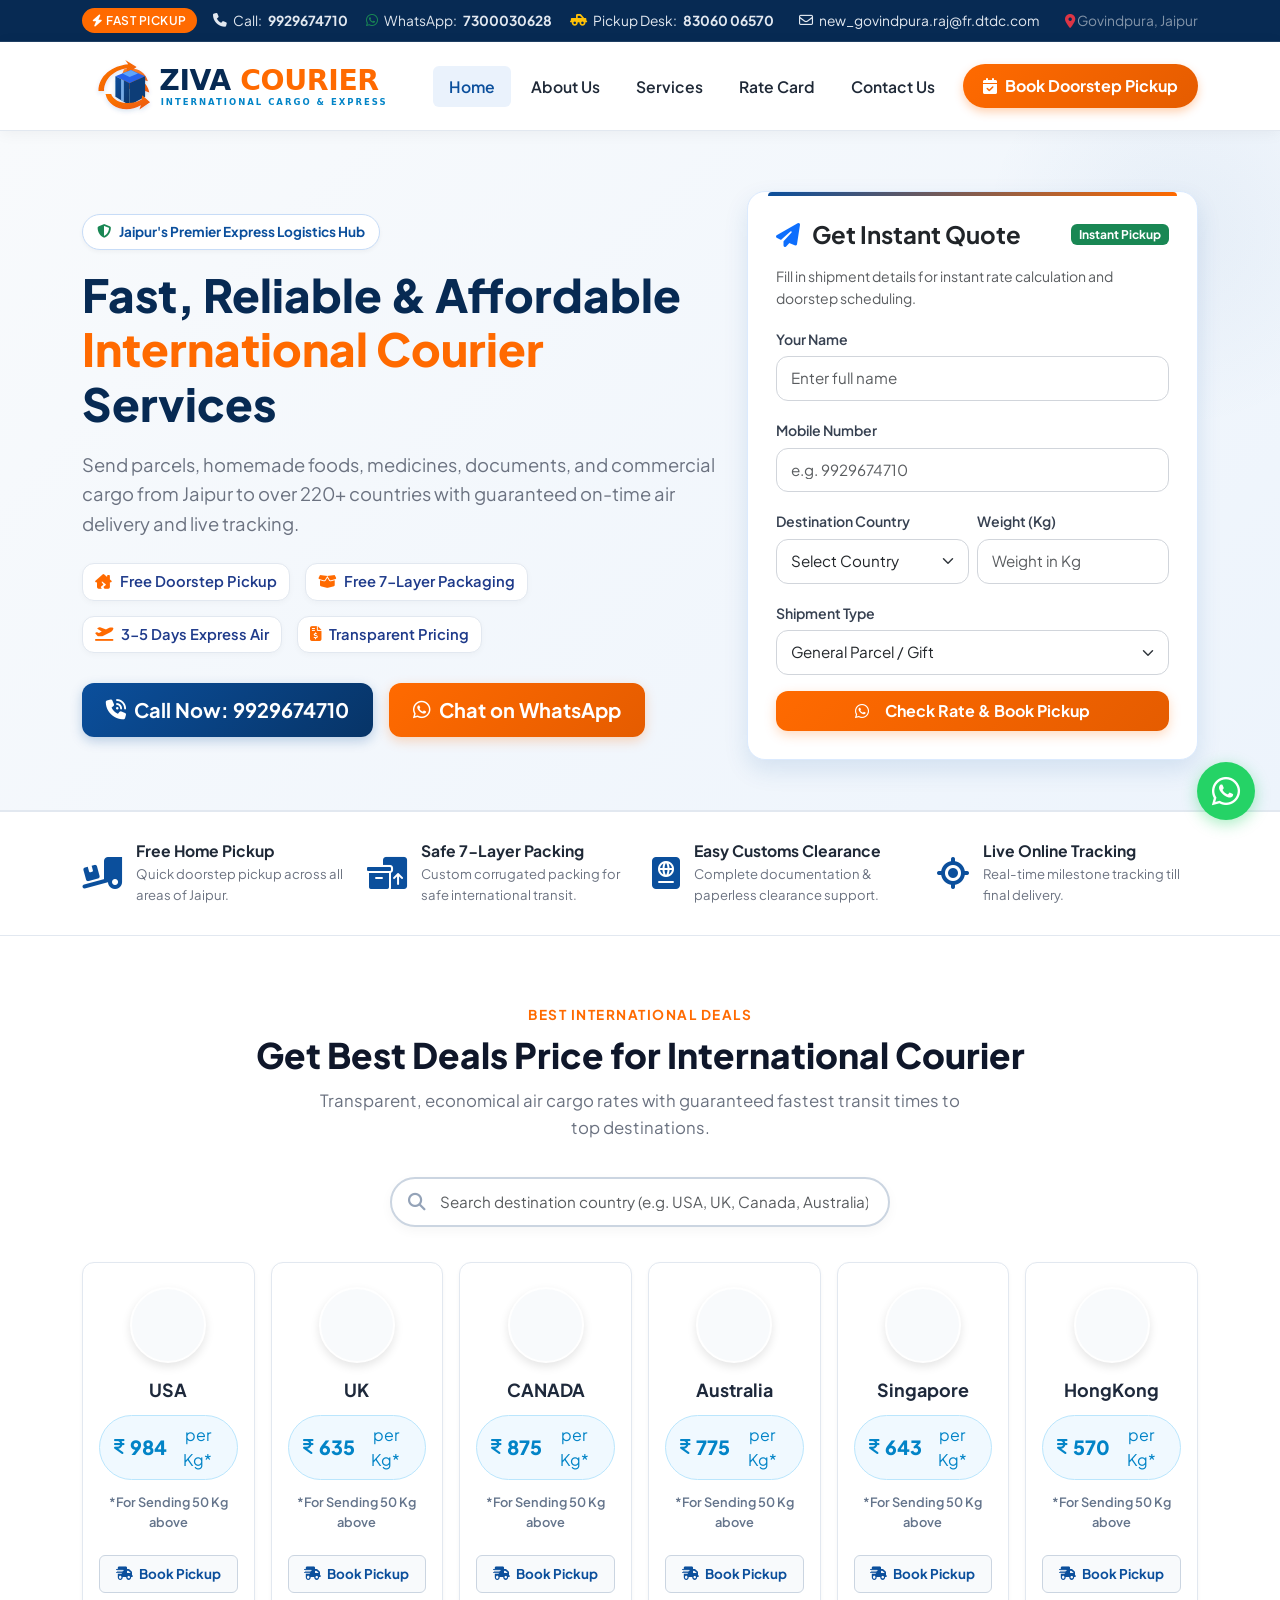
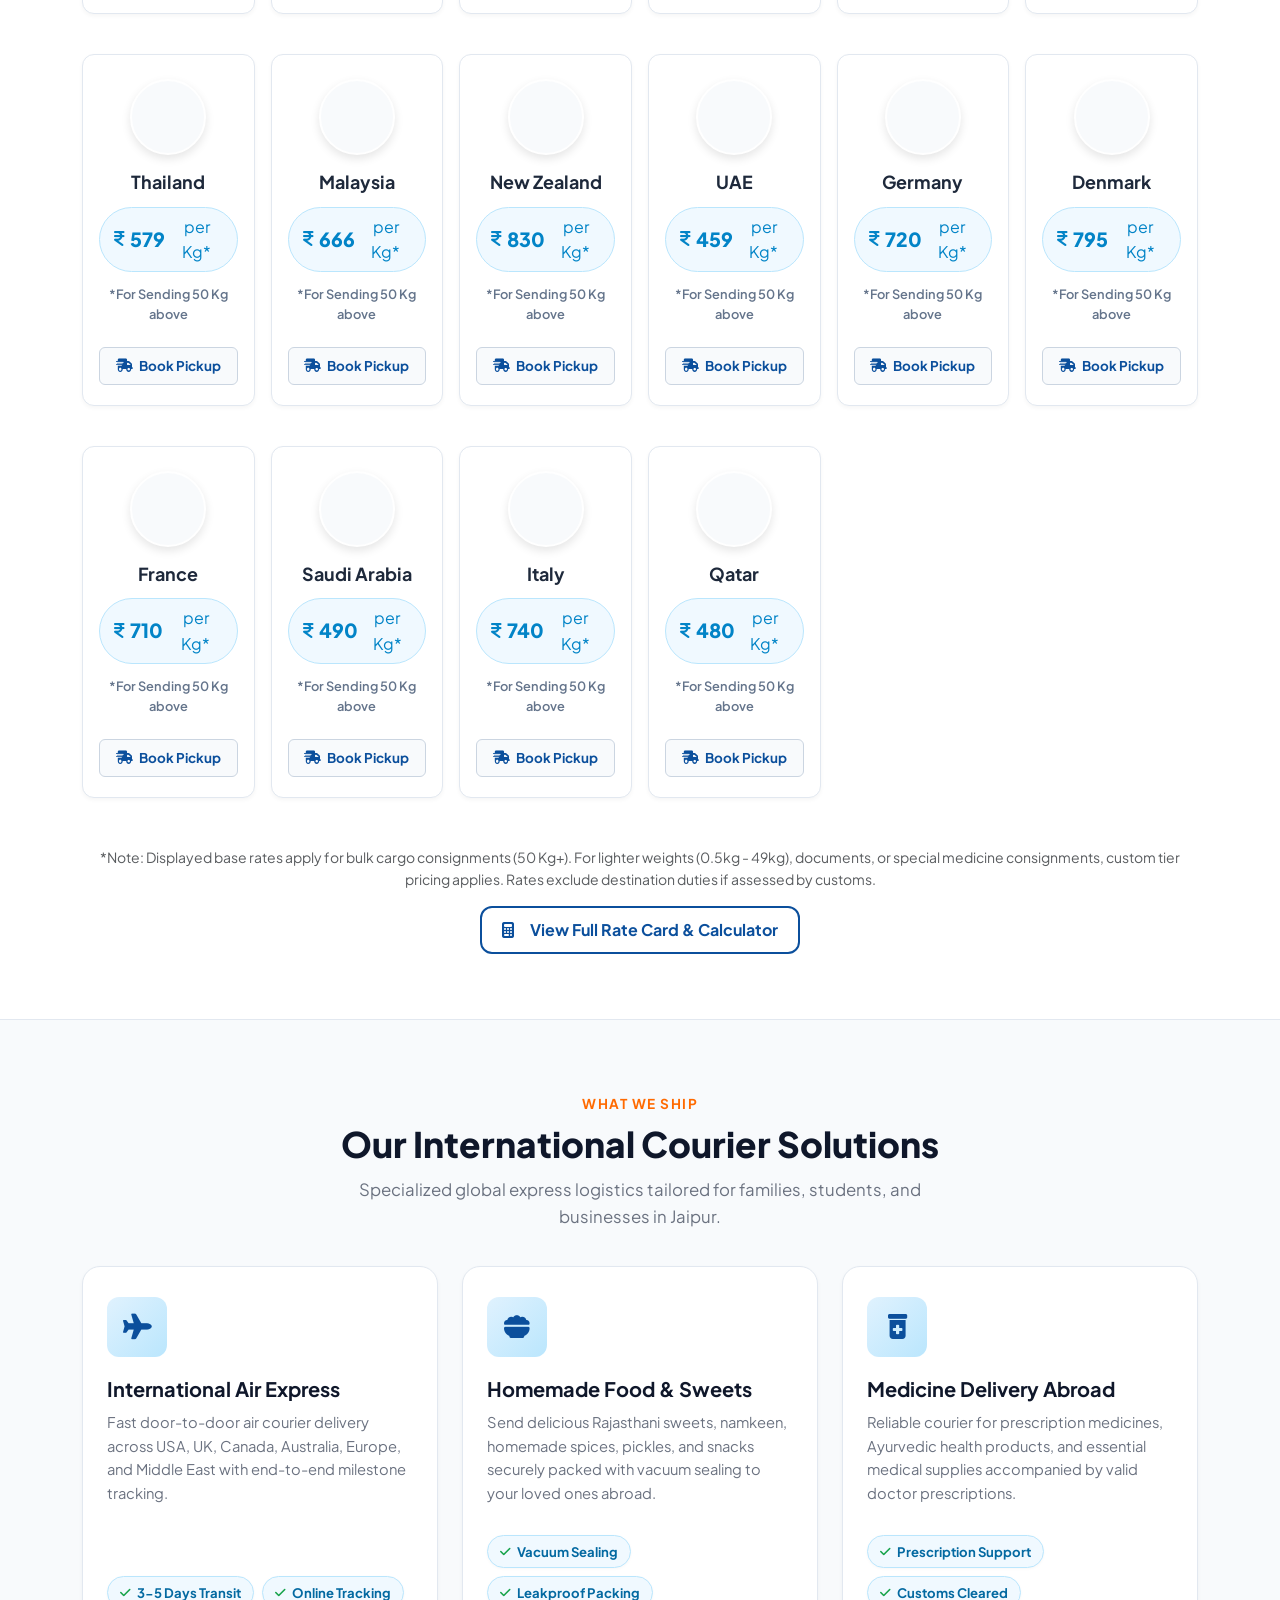
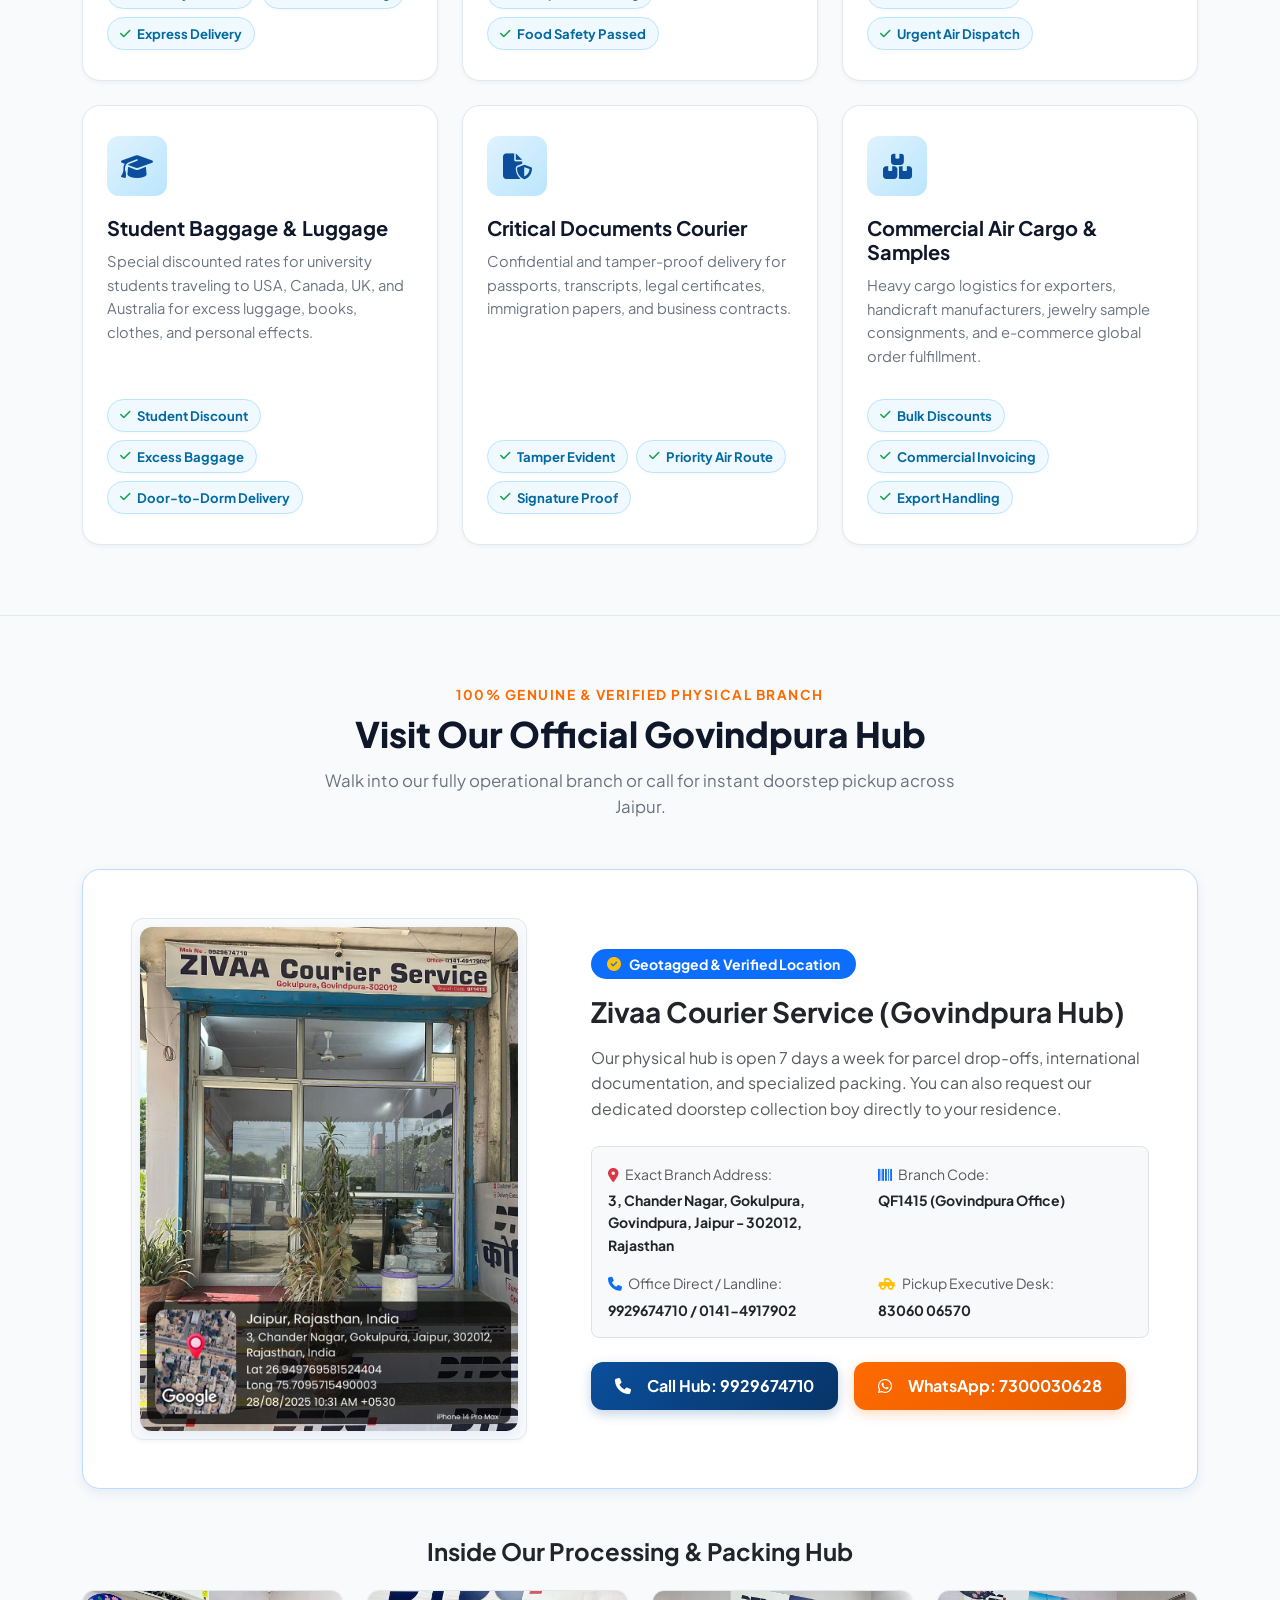
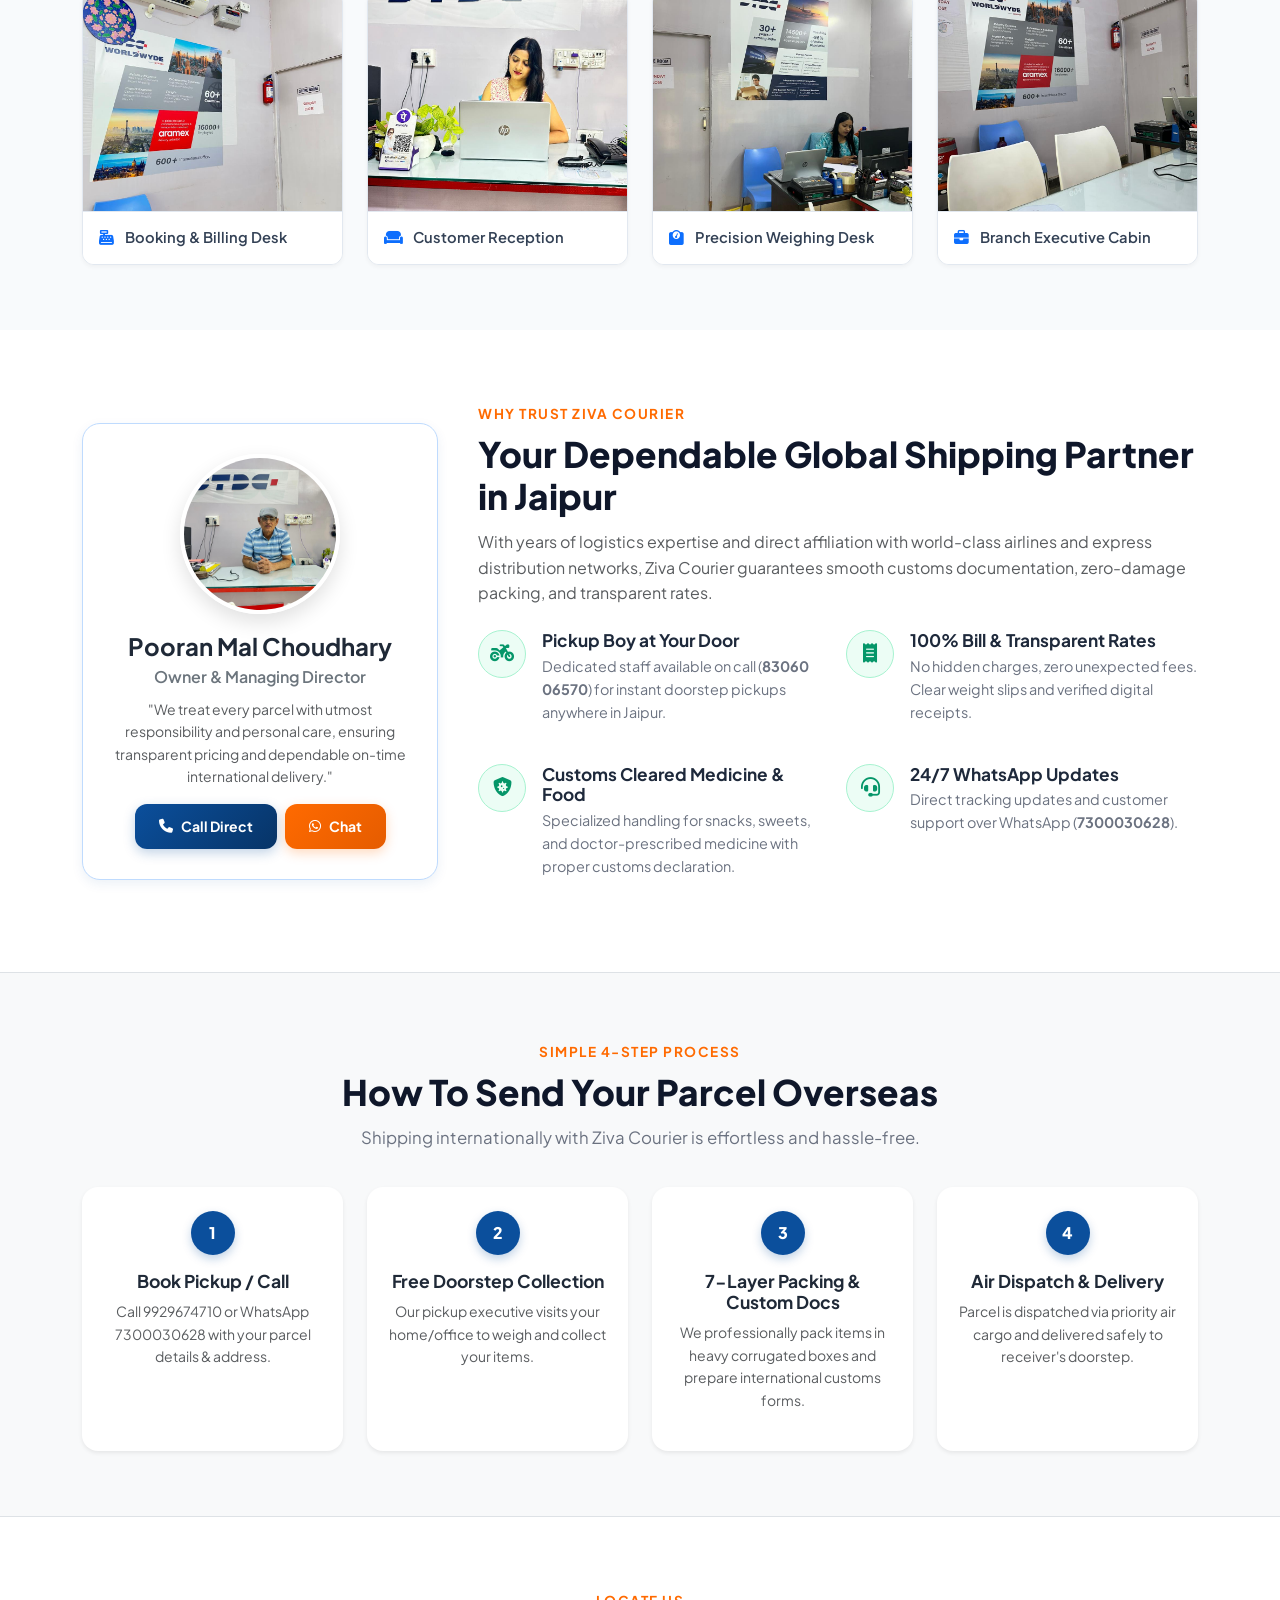
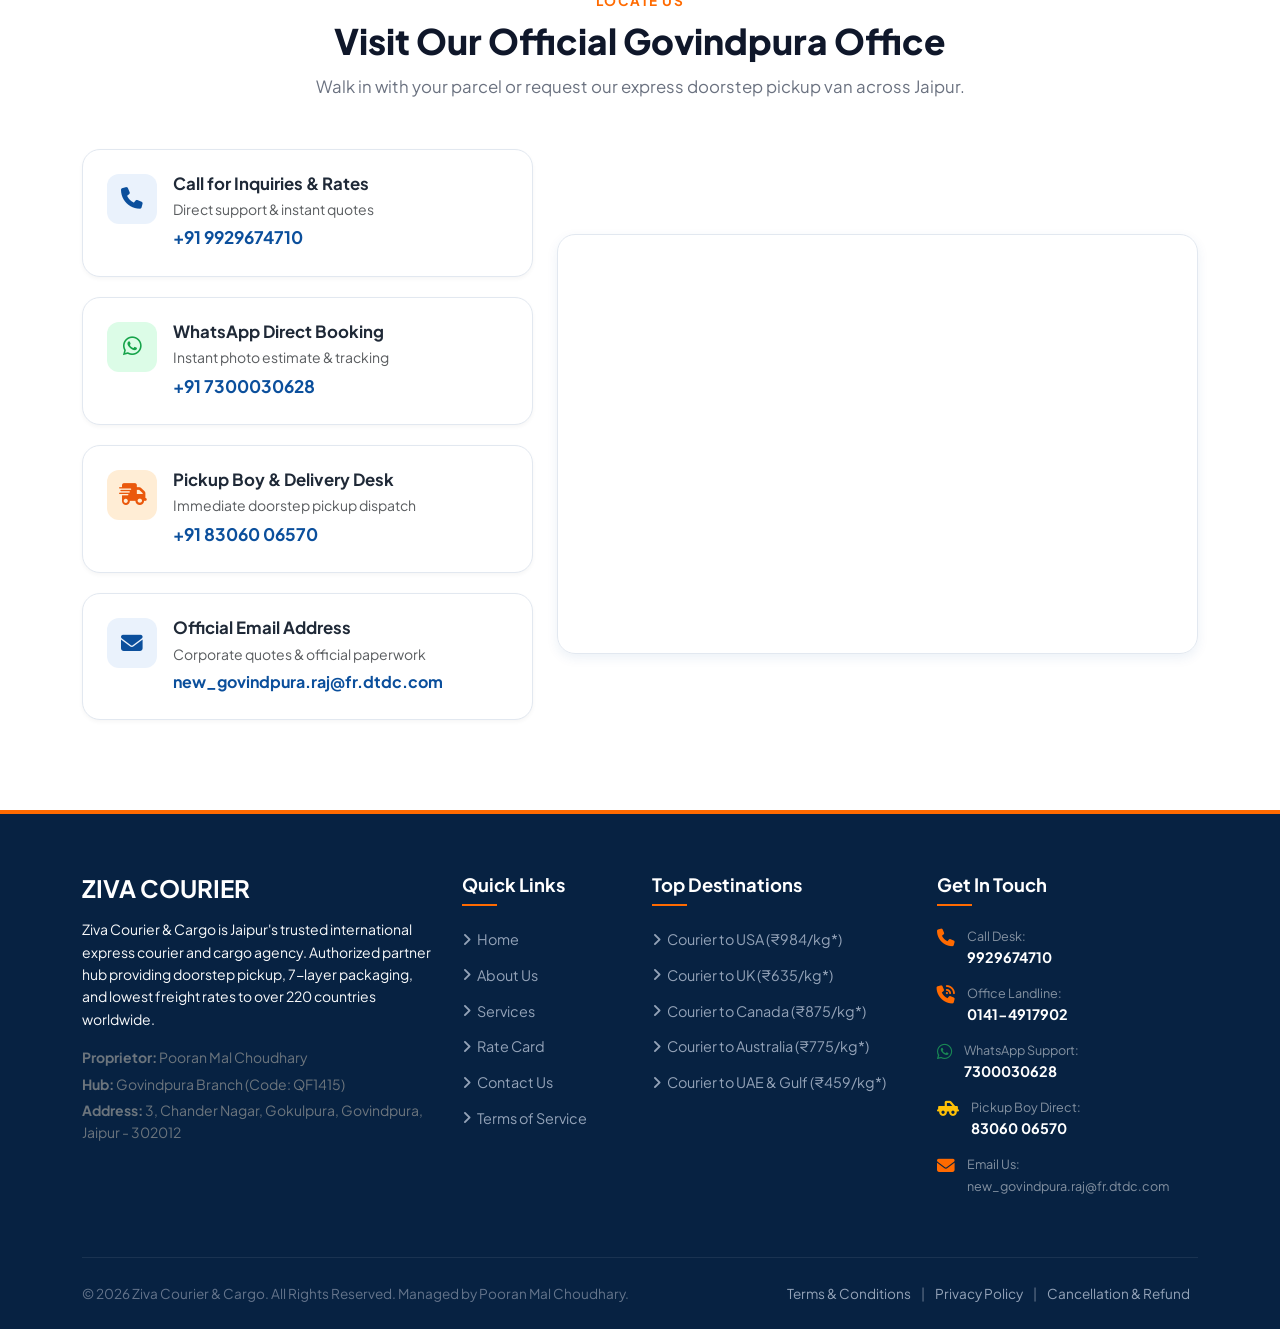
==== commit d202c774: "feat: add main stylesheet, logo asset, and check icons to service badges" ====
--- a/index.html
+++ b/index.html
@@ -269,9 +269,9 @@
             <h4>International Air Express</h4>
             <p>Fast door-to-door air courier delivery across USA, UK, Canada, Australia, Europe, and Middle East with end-to-end milestone tracking.</p>
             <div class="service-badge-list">
-              <span>3-5 Days Transit</span>
-              <span>Online Tracking</span>
-              <span>Express Delivery</span>
+              <span><i class="fa-solid fa-check"></i> 3-5 Days Transit</span>
+              <span><i class="fa-solid fa-check"></i> Online Tracking</span>
+              <span><i class="fa-solid fa-check"></i> Express Delivery</span>
             </div>
           </div>
         </div>
@@ -285,9 +285,9 @@
             <h4>Homemade Food & Sweets</h4>
             <p>Send delicious Rajasthani sweets, namkeen, homemade spices, pickles, and snacks securely packed with vacuum sealing to your loved ones abroad.</p>
             <div class="service-badge-list">
-              <span>Vacuum Sealing</span>
-              <span>Leakproof Packing</span>
-              <span>Food Safety Passed</span>
+              <span><i class="fa-solid fa-check"></i> Vacuum Sealing</span>
+              <span><i class="fa-solid fa-check"></i> Leakproof Packing</span>
+              <span><i class="fa-solid fa-check"></i> Food Safety Passed</span>
             </div>
           </div>
         </div>
@@ -301,9 +301,9 @@
             <h4>Medicine Delivery Abroad</h4>
             <p>Reliable courier for prescription medicines, Ayurvedic health products, and essential medical supplies accompanied by valid doctor prescriptions.</p>
             <div class="service-badge-list">
-              <span>Prescription Support</span>
-              <span>Proper Customs Paperwork</span>
-              <span>Urgent Air Dispatch</span>
+              <span><i class="fa-solid fa-check"></i> Prescription Support</span>
+              <span><i class="fa-solid fa-check"></i> Customs Cleared</span>
+              <span><i class="fa-solid fa-check"></i> Urgent Air Dispatch</span>
             </div>
           </div>
         </div>
@@ -317,9 +317,9 @@
             <h4>Student Baggage & Luggage</h4>
             <p>Special discounted rates for university students traveling to USA, Canada, UK, and Australia for excess luggage, books, clothes, and personal effects.</p>
             <div class="service-badge-list">
-              <span>Student Discount</span>
-              <span>Excess Baggage</span>
-              <span>Door-to-Dorm Delivery</span>
+              <span><i class="fa-solid fa-check"></i> Student Discount</span>
+              <span><i class="fa-solid fa-check"></i> Excess Baggage</span>
+              <span><i class="fa-solid fa-check"></i> Door-to-Dorm Delivery</span>
             </div>
           </div>
         </div>
@@ -333,9 +333,9 @@
             <h4>Critical Documents Courier</h4>
             <p>Confidential and tamper-proof delivery for passports, transcripts, legal certificates, immigration papers, and business contracts.</p>
             <div class="service-badge-list">
-              <span>Tamper Evident Envelopes</span>
-              <span>Priority Air Route</span>
-              <span>Signature Confirmation</span>
+              <span><i class="fa-solid fa-check"></i> Tamper Evident</span>
+              <span><i class="fa-solid fa-check"></i> Priority Air Route</span>
+              <span><i class="fa-solid fa-check"></i> Signature Proof</span>
             </div>
           </div>
         </div>
@@ -349,9 +349,9 @@
             <h4>Commercial Air Cargo & Samples</h4>
             <p>Heavy cargo logistics for exporters, handicraft manufacturers, jewelry sample consignments, and e-commerce global order fulfillment.</p>
             <div class="service-badge-list">
-              <span>Bulk Discounts</span>
-              <span>Commercial Invoicing</span>
-              <span>Export Handling</span>
+              <span><i class="fa-solid fa-check"></i> Bulk Discounts</span>
+              <span><i class="fa-solid fa-check"></i> Commercial Invoicing</span>
+              <span><i class="fa-solid fa-check"></i> Export Handling</span>
             </div>
           </div>
         </div>
--- a/css/style.css
+++ b/css/style.css
@@ -546,17 +546,28 @@
 .service-badge-list {
   display: flex;
   flex-wrap: wrap;
+  gap: 8px;
+  margin-top: auto;
+  padding-top: 14px;
+}
+
+.service-badge-list span {
+  font-size: 0.82rem;
+  background: #f0f9ff;
+  color: #0369a1;
+  border: 1px solid #bae6fd;
+  padding: 5px 12px;
+  border-radius: var(--radius-full);
+  font-weight: 700;
+  display: inline-flex;
+  align-items: center;
   gap: 6px;
-  margin-top: auto;
-}
-
-.service-badge-list span {
-  font-size: 0.76rem;
-  background: #f1f5f9;
-  color: #475569;
-  padding: 3px 8px;
-  border-radius: var(--radius-sm);
-  font-weight: 600;
+  box-shadow: 0 1px 3px rgba(0, 0, 0, 0.03);
+}
+
+.service-badge-list span i {
+  color: #16a34a;
+  font-size: 0.75rem;
 }
 
 /* ==========================================================================
@@ -1064,6 +1075,17 @@
   .top-bar {
     display: none;
   }
+  .navbar-brand-logo {
+    height: 46px;
+    max-width: 220px;
+  }
+  .floating-whatsapp {
+    bottom: 70px;
+    right: 15px;
+    width: 48px;
+    height: 48px;
+    font-size: 26px;
+  }
 }
 
 /* Floating WhatsApp Quick Action Button */
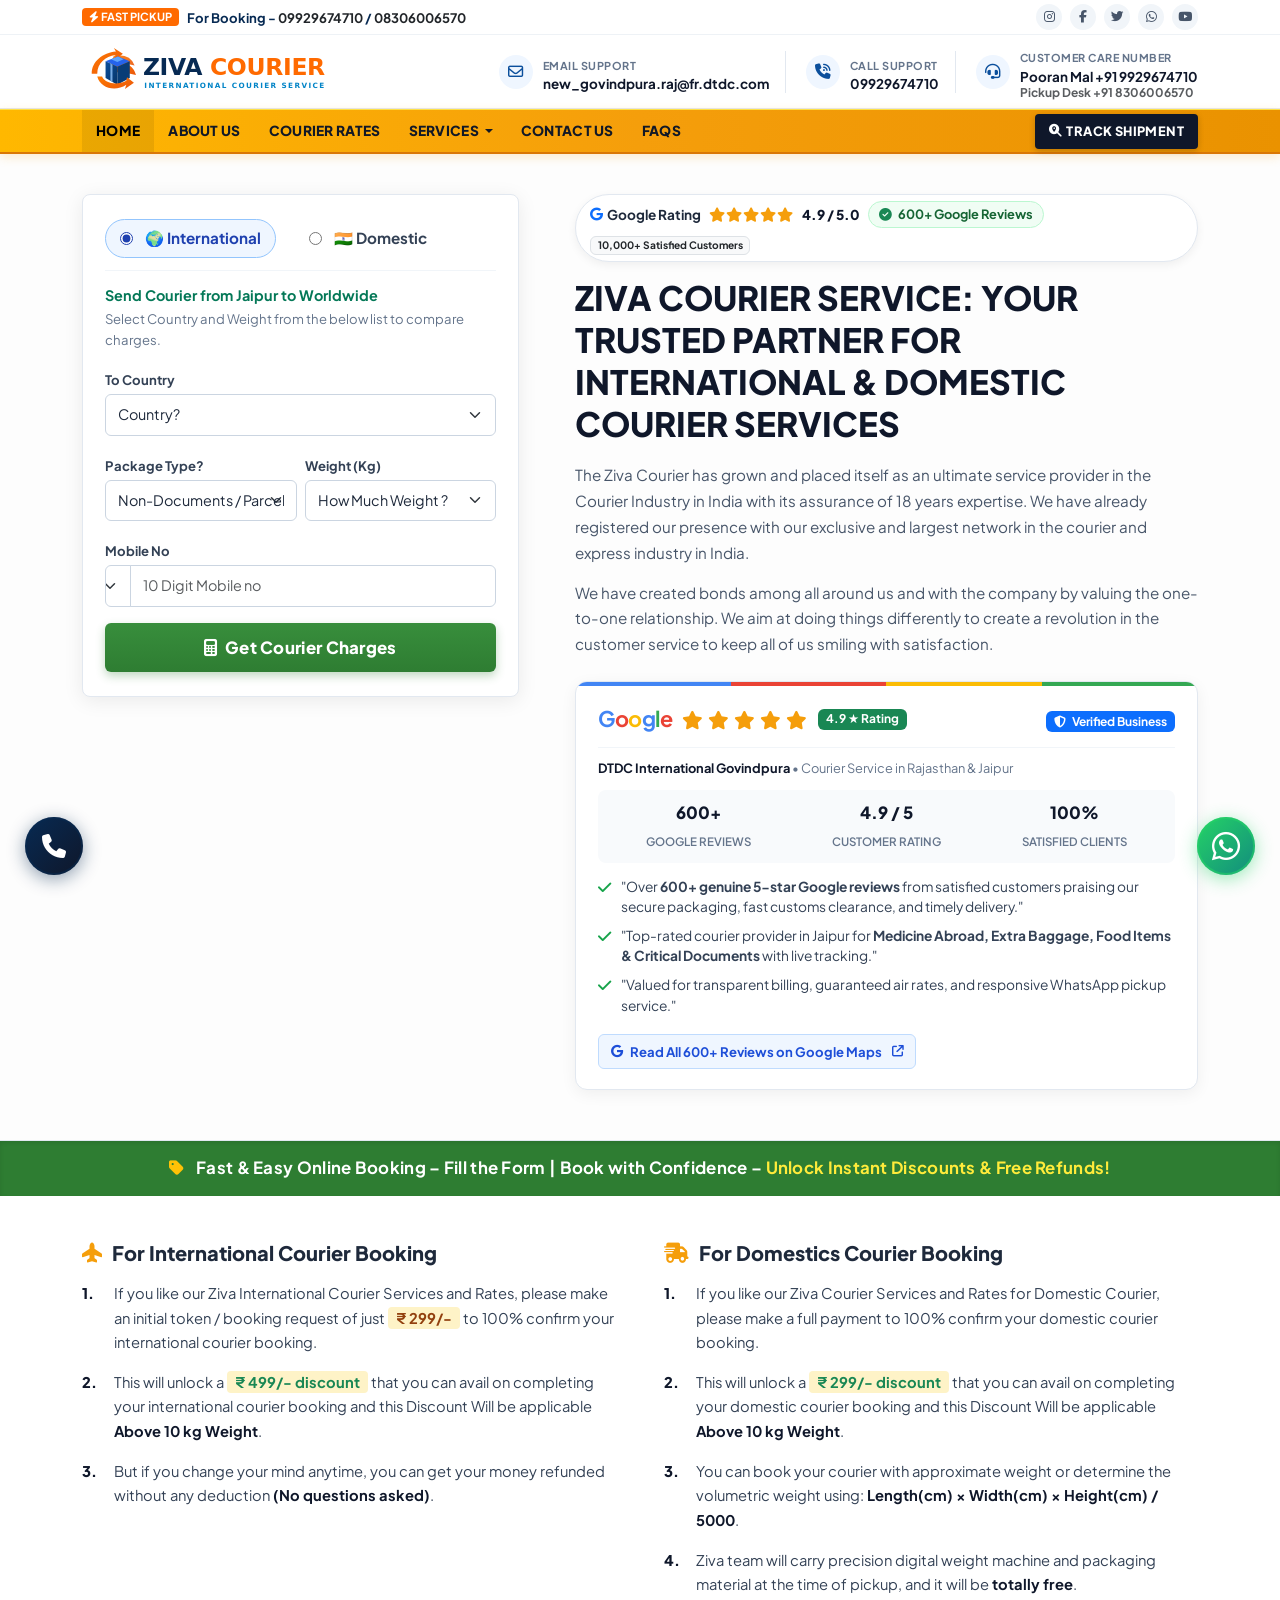
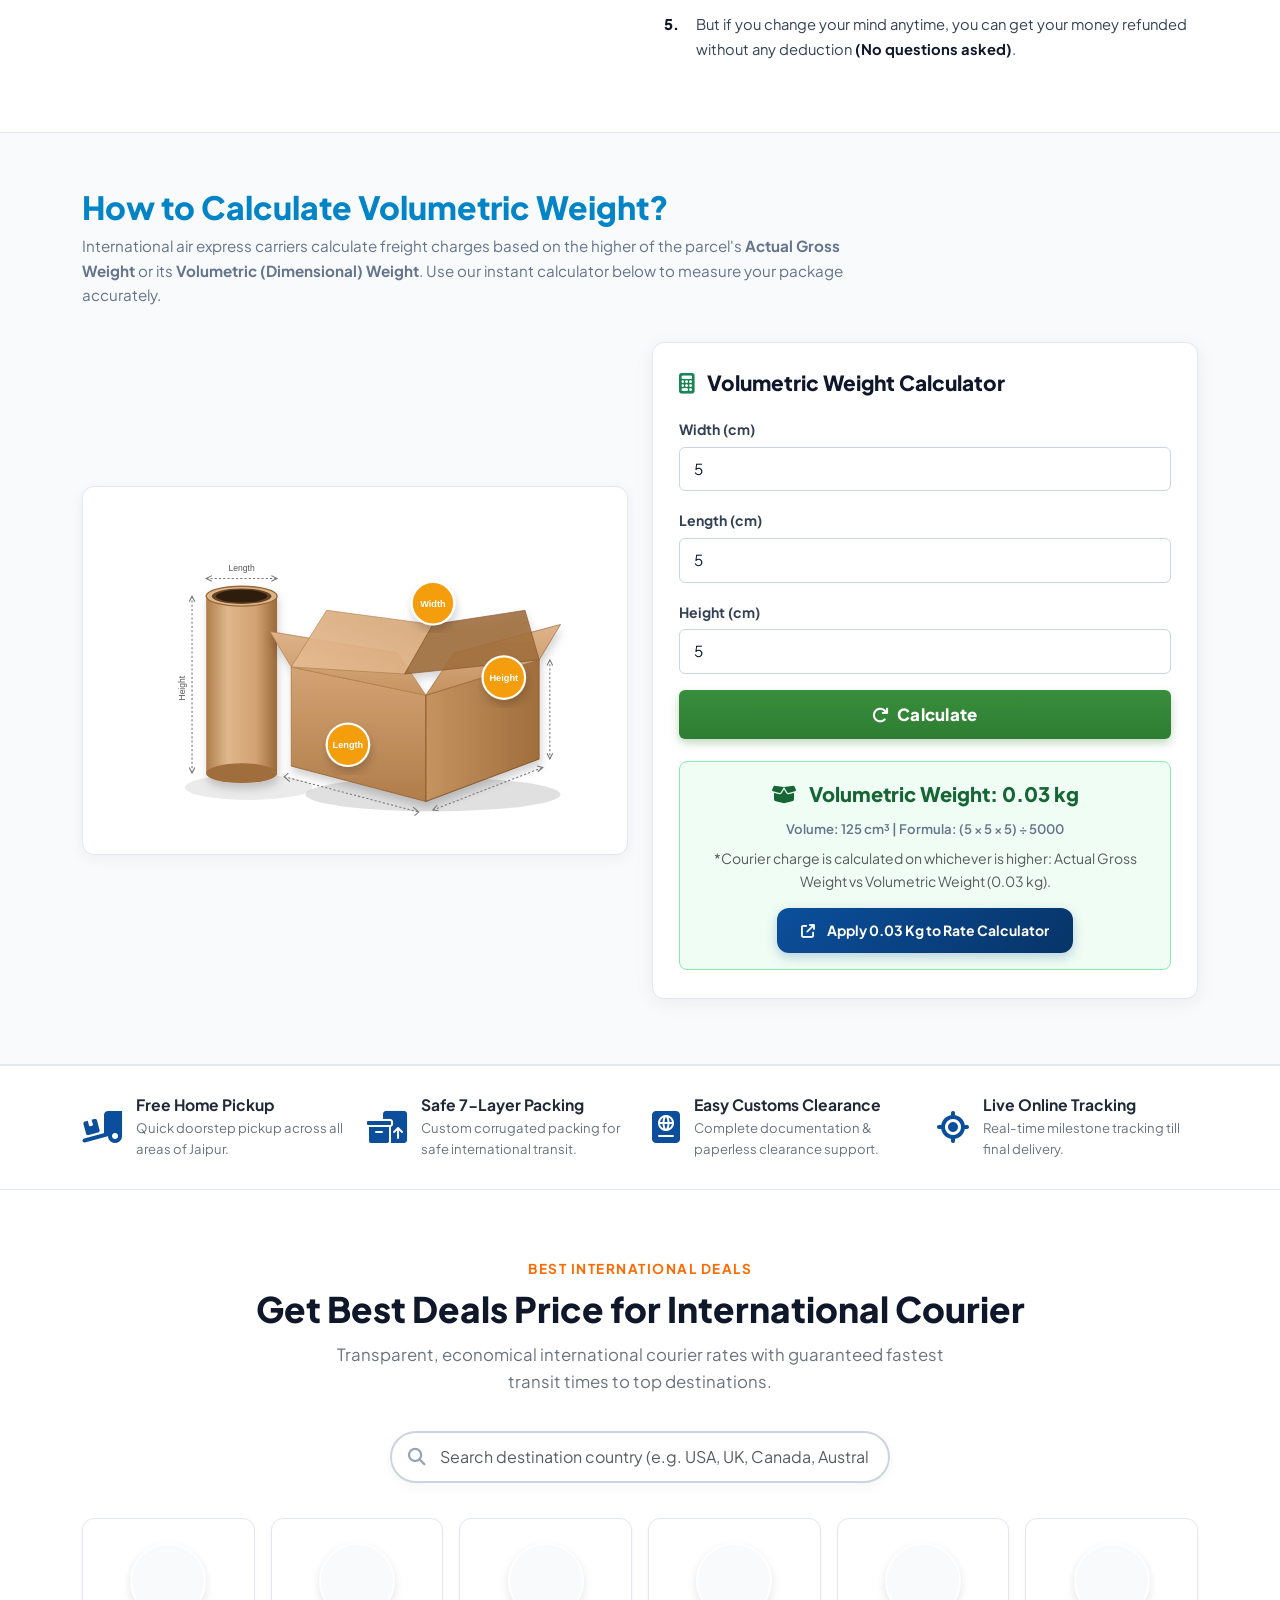
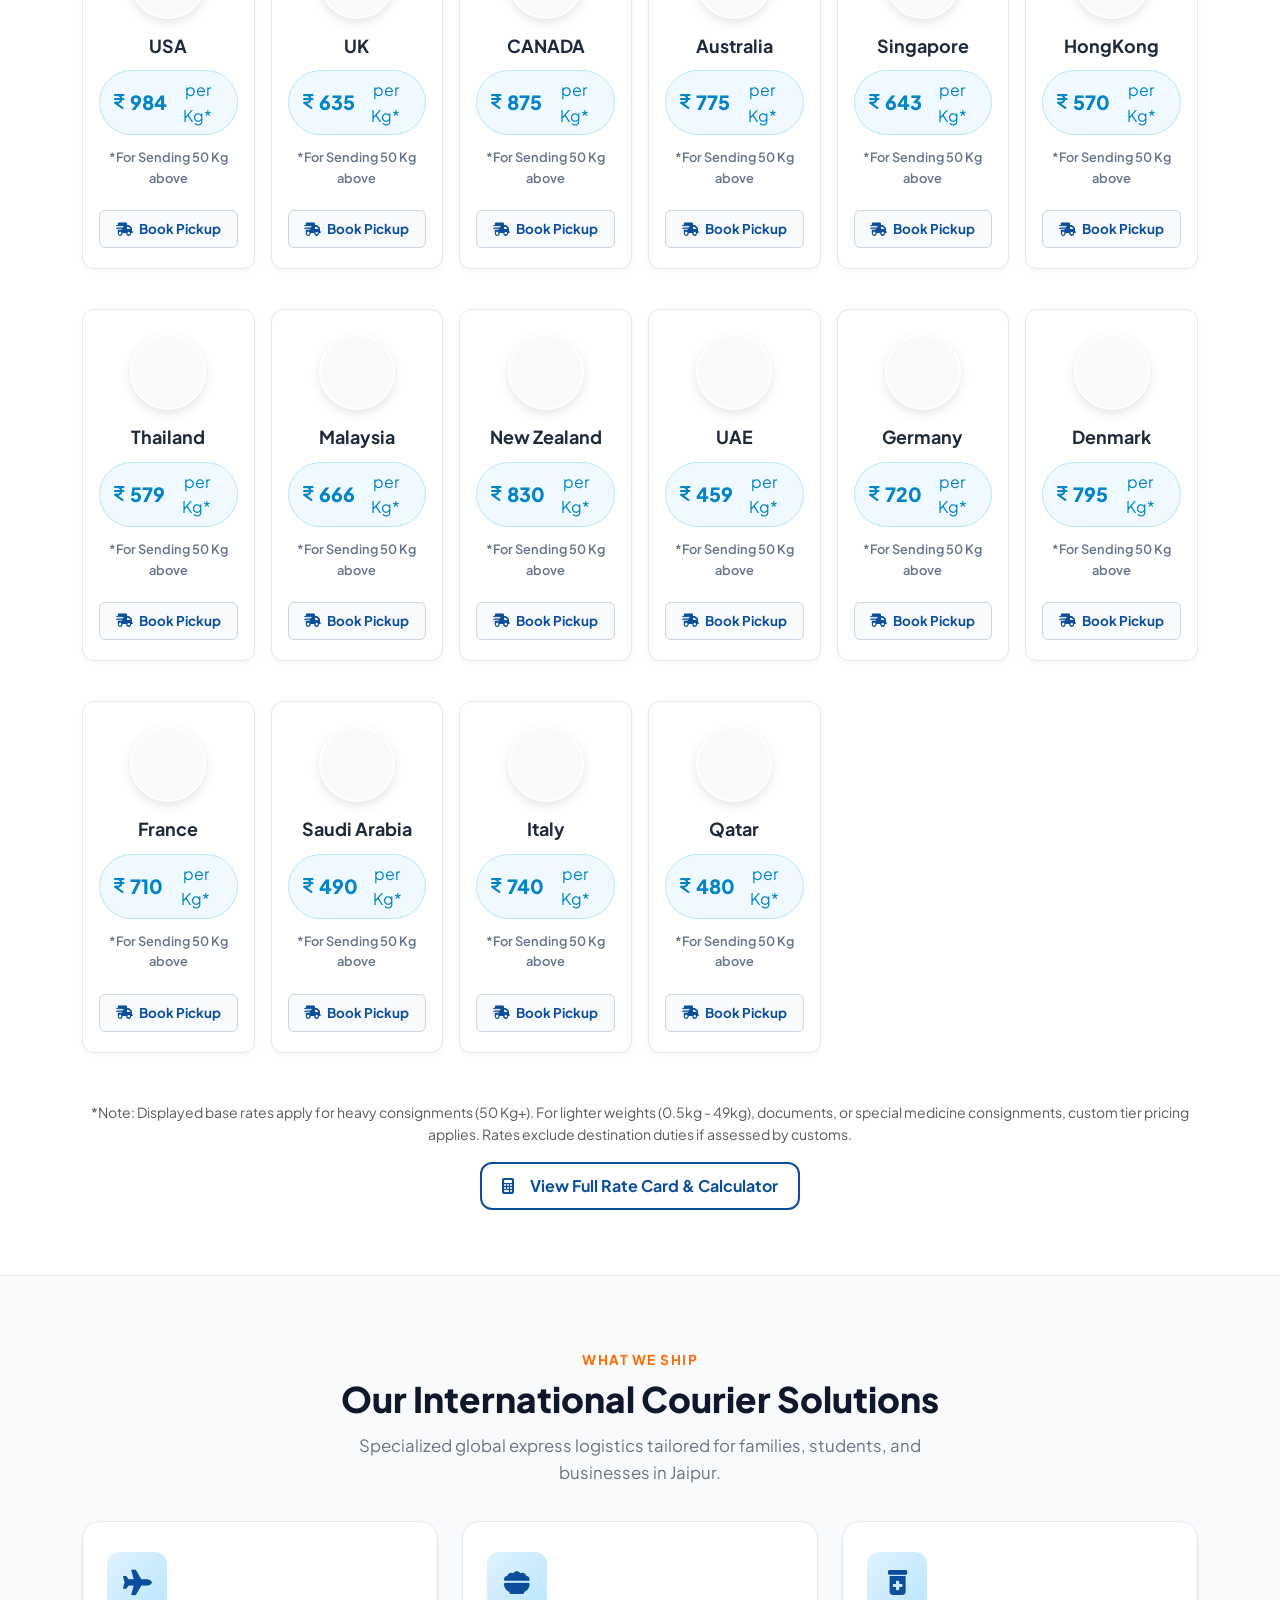
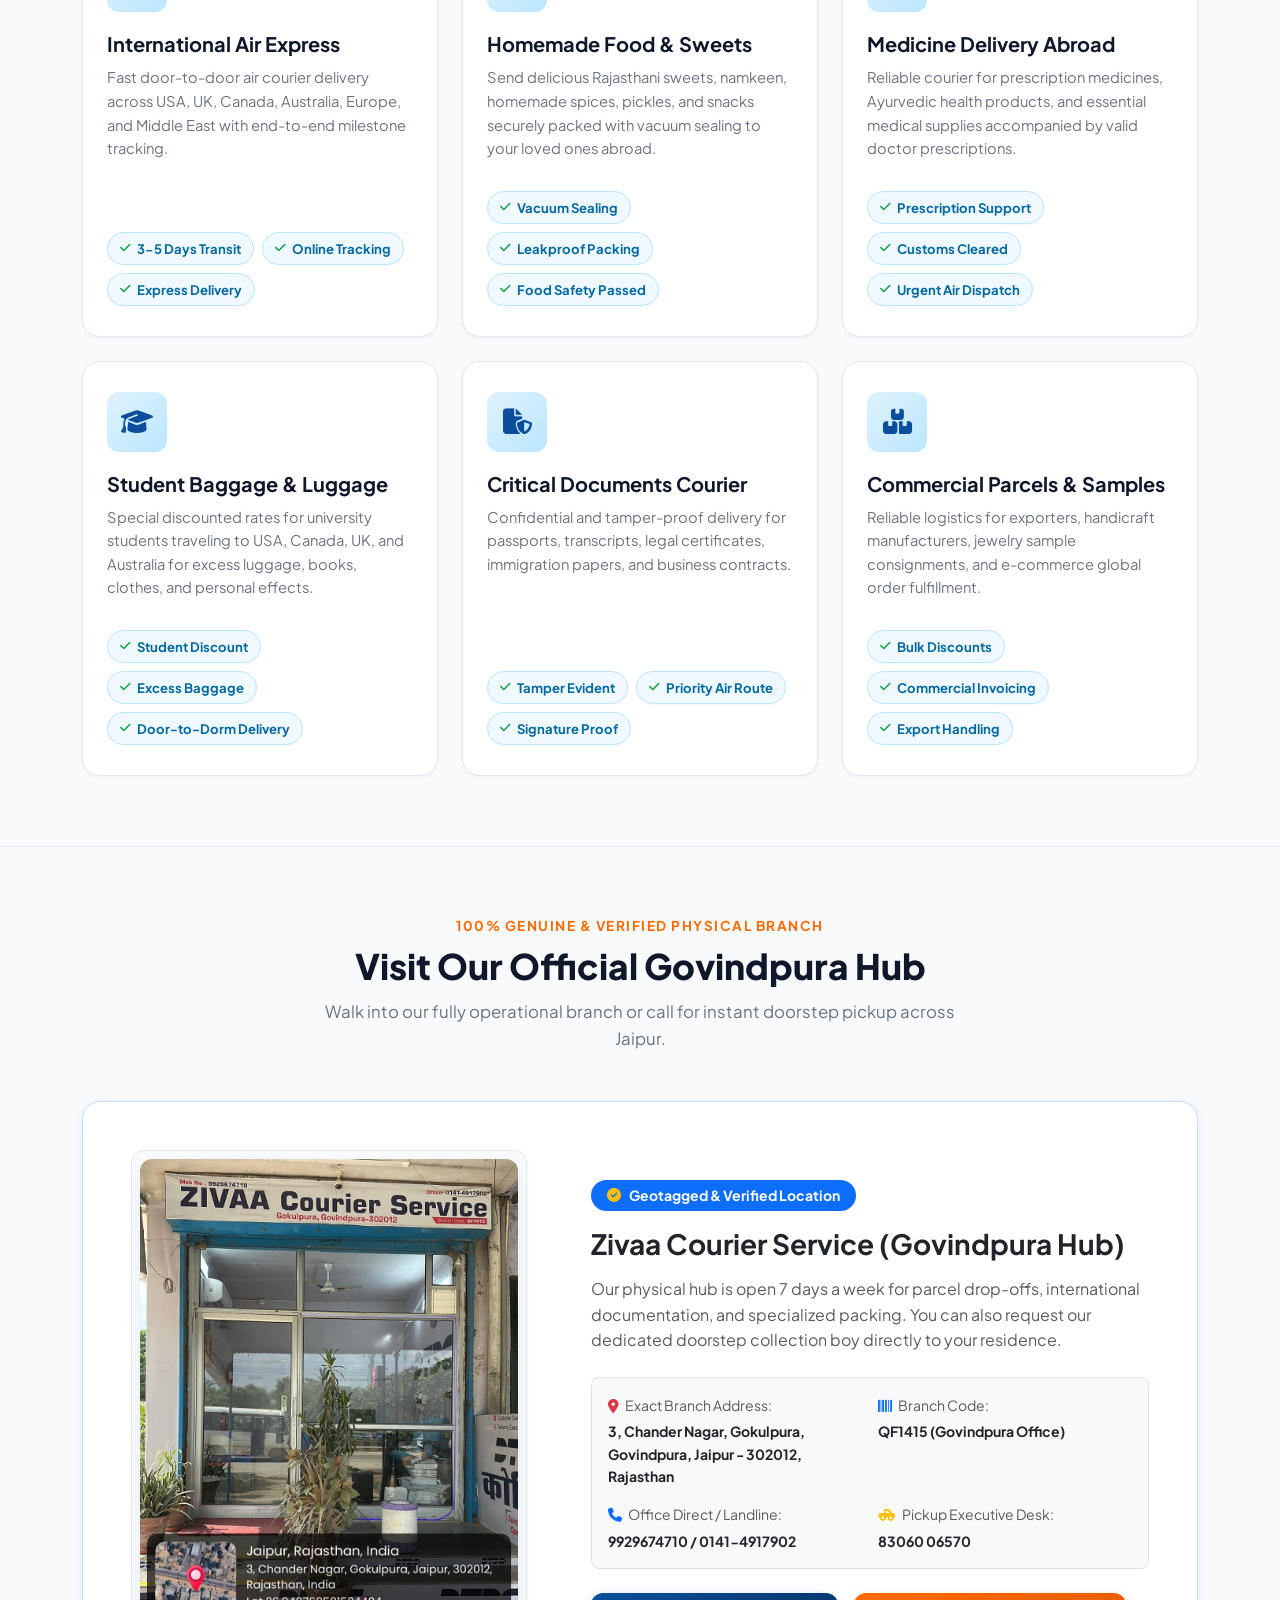
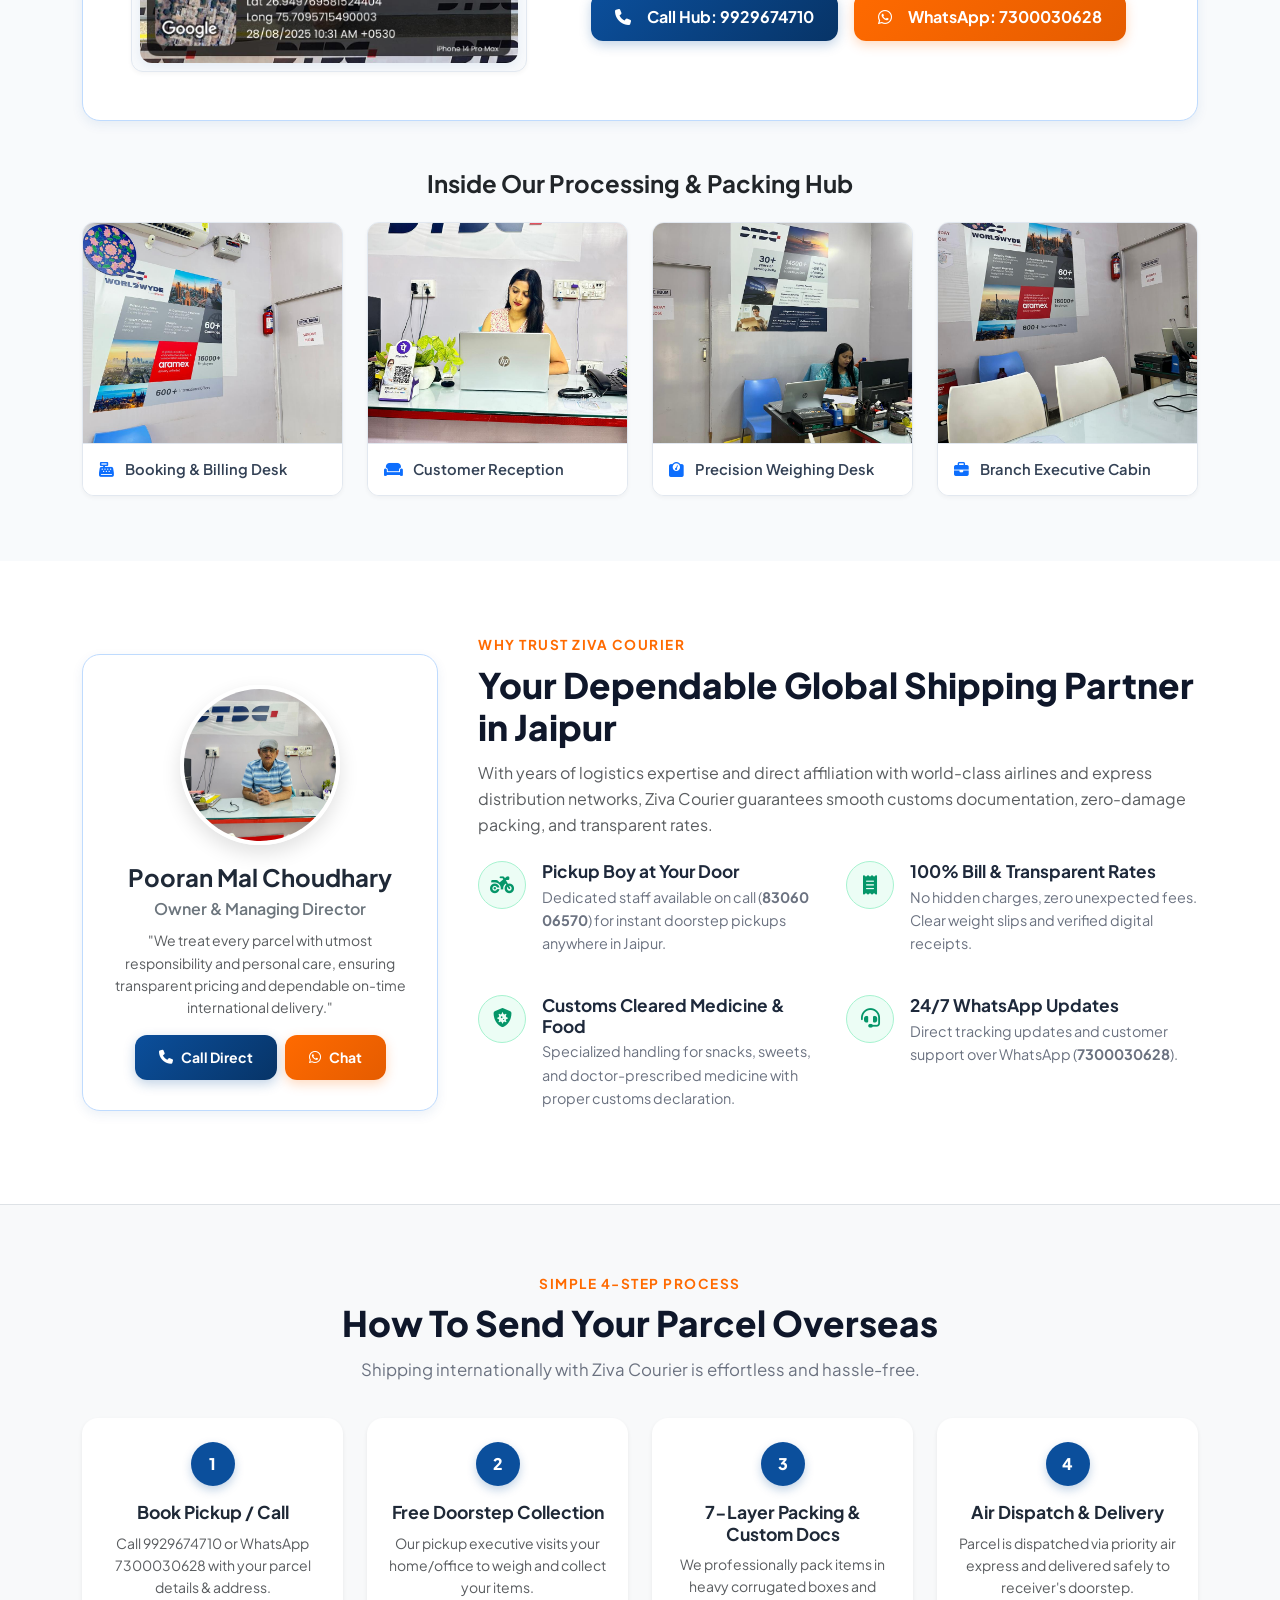
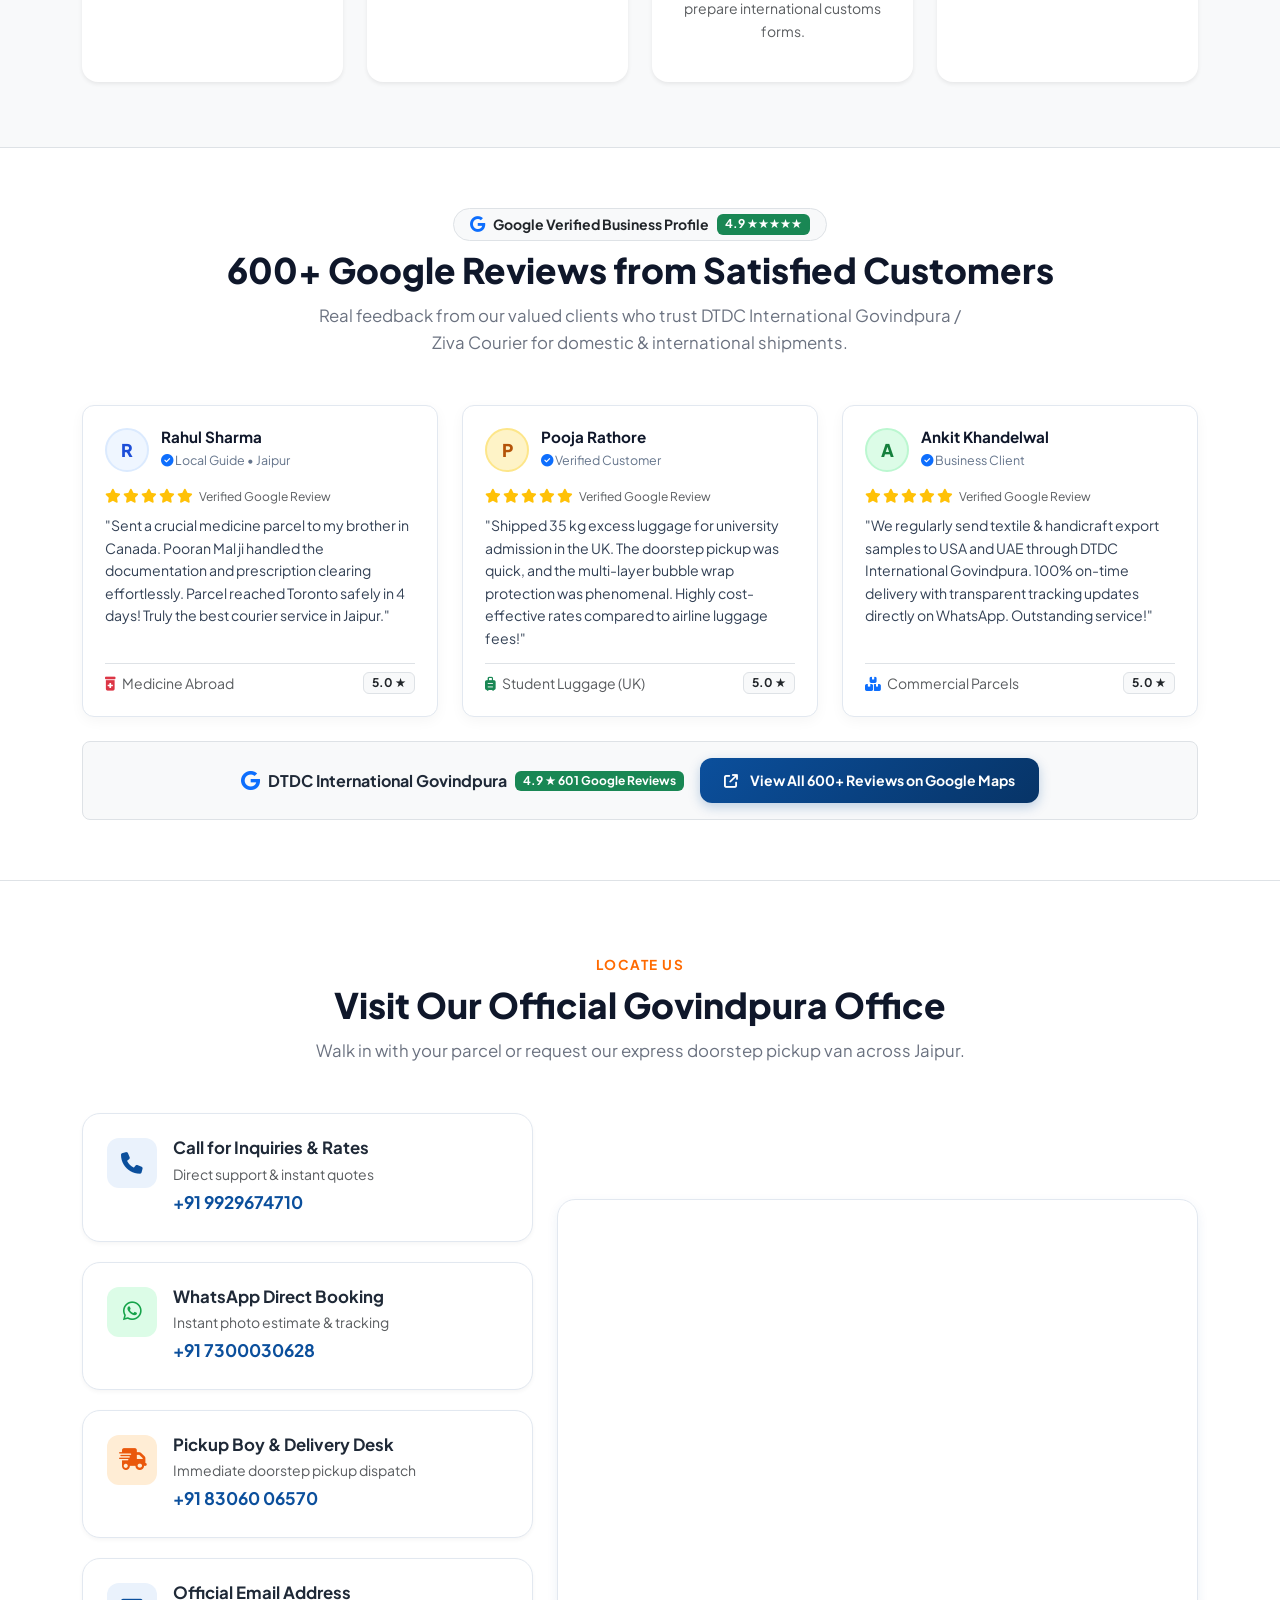
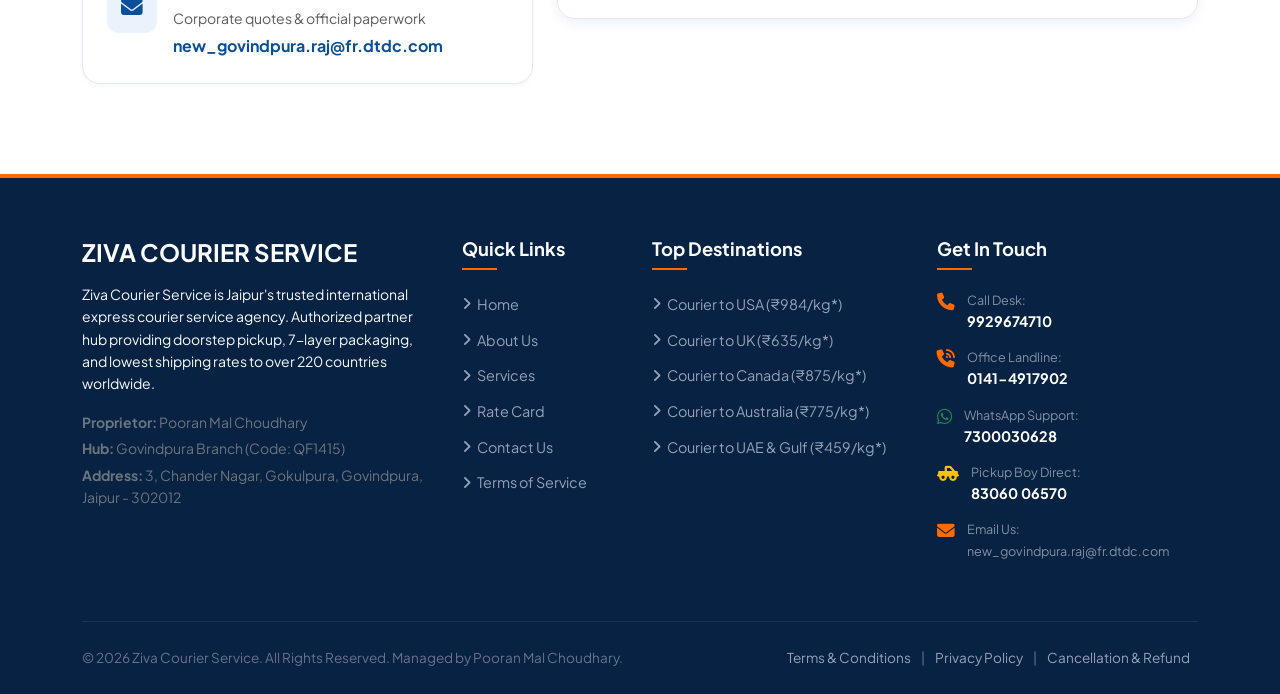
==== commit 3b3a4270: "feat: initialize project with responsive multi-page layout, international rate card, quote calculato" ====
--- a/index.html
+++ b/index.html
@@ -1,11 +1,28 @@
 <!DOCTYPE html>
 <html lang="en">
 <head>
+  <!-- Google Tag Manager -->
+<script>(function(w,d,s,l,i){w[l]=w[l]||[];w[l].push({'gtm.start':
+new Date().getTime(),event:'gtm.js'});var f=d.getElementsByTagName(s)[0],
+j=d.createElement(s),dl=l!='dataLayer'?'&l='+l:'';j.async=true;j.src=
+'https://www.googletagmanager.com/gtm.js?id='+i+dl;f.parentNode.insertBefore(j,f);
+})(window,document,'script','dataLayer','GTM-M8NGZ6QM');</script>
+<!-- End Google Tag Manager -->
+
+  <!-- Google tag (gtag.js) -->
+  <script async src="https://www.googletagmanager.com/gtag/js?id=AW-18467595225"></script>
+<script>
+  window.dataLayer = window.dataLayer || [];
+  function gtag(){dataLayer.push(arguments);}
+  gtag('js', new Date());
+
+  gtag('config', 'AW-18467595225');
+</script>
   <meta charset="UTF-8">
   <meta name="viewport" content="width=device-width, initial-scale=1.0">
-  <title>Ziva Courier & Cargo | Best International Courier Service in Jaipur</title>
-  <meta name="description" content="Ziva Courier offers the lowest international courier rates starting at ₹459/kg with free doorstep pickup in Jaipur. Send food items, documents, medicines & parcels to USA, UK, Canada, Australia, UAE & 220+ countries.">
-  <meta name="keywords" content="Ziva Courier, international courier Jaipur, courier to USA, courier to UK, international parcel delivery, Pooran Mal Choudhary, international cargo Jaipur">
+  <title>Ziva Courier Service | Best International Courier Service in Jaipur</title>
+  <meta name="description" content="Ziva Courier Service offers the lowest international courier rates starting at ₹459/kg with free doorstep pickup in Jaipur. Send food items, documents, medicines & parcels to USA, UK, Canada, Australia, UAE & 220+ countries.">
+  <meta name="keywords" content="Ziva Courier Service, Ziva Courier, international courier Jaipur, courier to USA, courier to UK, international parcel delivery, Pooran Mal Choudhary">
   
   <!-- Favicon -->
   <link rel="icon" type="image/svg+xml" href="images/favicon.svg">
@@ -25,146 +42,577 @@
   <link rel="stylesheet" href="css/style.css">
 </head>
 <body>
-
-  <!-- Top Announcement / Contact Bar -->
-  <div class="top-bar d-none d-md-block">
+<!-- Google Tag Manager (noscript) -->
+<noscript><iframe src="https://www.googletagmanager.com/ns.html?id=GTM-M8NGZ6QM"
+height="0" width="0" style="display:none;visibility:hidden"></iframe></noscript>
+<!-- End Google Tag Manager (noscript) -->
+  <!-- Top Social Bar & Fast Booking -->
+  <div class="top-social-bar d-none d-md-block">
     <div class="container d-flex justify-content-between align-items-center">
-      <div class="d-flex align-items-center">
-        <span class="badge-highlight me-3"><i class="fa-solid fa-bolt"></i> FAST PICKUP</span>
-        <a href="tel:9929674710"><i class="fa-solid fa-phone"></i> Call: <strong>9929674710</strong></a>
-        <a href="https://wa.me/917300030628" target="_blank"><i class="fa-brands fa-whatsapp text-success"></i> WhatsApp: <strong>7300030628</strong></a>
-        <a href="tel:8306006570"><i class="fa-solid fa-truck-pickup text-warning"></i> Pickup Desk: <strong>83060 06570</strong></a>
-      </div>
-      <div class="d-flex align-items-center">
-        <a href="mailto:new_govindpura.raj@fr.dtdc.com"><i class="fa-regular fa-envelope"></i> new_govindpura.raj@fr.dtdc.com</a>
-        <span class="text-white-50 ms-2"><i class="fa-solid fa-location-dot text-danger"></i> Govindpura, Jaipur</span>
+      <div class="booking-highlight">
+        <span class="badge"><i class="fa-solid fa-bolt"></i> FAST PICKUP</span>
+        <span>For Booking - <a href="tel:9929674710" class="fw-bold text-dark">09929674710</a> / <a href="tel:8306006570" class="fw-bold text-dark">08306006570</a></span>
+      </div>
+      <div class="social-icon-links">
+        <a href="https://instagram.com" target="_blank" class="social-insta" title="Instagram"><i class="fa-brands fa-instagram"></i></a>
+        <a href="https://facebook.com" target="_blank" class="social-fb" title="Facebook"><i class="fa-brands fa-facebook-f"></i></a>
+        <a href="https://twitter.com" target="_blank" class="social-tw" title="Twitter"><i class="fa-brands fa-twitter"></i></a>
+        <a href="https://wa.me/917300030628" target="_blank" class="social-wa" title="WhatsApp"><i class="fa-brands fa-whatsapp"></i></a>
+        <a href="https://youtube.com" target="_blank" class="social-yt" title="YouTube"><i class="fa-brands fa-youtube"></i></a>
       </div>
     </div>
   </div>
 
-  <!-- Main Navbar -->
-  <nav class="navbar navbar-expand-lg navbar-custom">
+  <!-- Corporate Mid Brand Header with Logo & Support Contact Pills -->
+  <header class="corp-header-main">
     <div class="container">
-      <a class="navbar-brand d-flex align-items-center py-0" href="index.html">
-        <img src="images/logo.svg" alt="Ziva Courier Logo" class="navbar-brand-logo">
-      </a>
-      
-      <button class="navbar-toggler border-0" type="button" data-bs-toggle="collapse" data-bs-target="#navbarContent" aria-controls="navbarContent" aria-expanded="false" aria-label="Toggle navigation">
-        <span class="navbar-toggler-icon"></span>
-      </button>
-
-      <div class="collapse navbar-collapse" id="navbarContent">
-        <ul class="navbar-nav ms-auto align-items-lg-center gap-1">
+      <div class="row align-items-center g-2">
+        <div class="col-lg-4 col-12">
+          <div class="d-flex align-items-center justify-content-between">
+            <a class="d-inline-flex align-items-center" href="index.html">
+              <img src="images/logo.svg" alt="Ziva Courier Logo" class="navbar-brand-logo" width="280" height="52">
+            </a>
+            <!-- Mobile Header Menu Button (in line with logo on the right corner) -->
+            <button class="mobile-header-menu-btn d-lg-none" type="button" data-bs-toggle="collapse" data-bs-target="#corpNavCollapse" aria-controls="corpNavCollapse" aria-expanded="false" aria-label="Toggle navigation">
+              <i class="fa-solid fa-bars"></i>
+              <span>MENU</span>
+            </button>
+          </div>
+        </div>
+        <div class="col-lg-8 col-md-7 d-none d-lg-block">
+          <div class="header-support-group">
+            <div class="header-support-item">
+              <div class="icon-circle"><i class="fa-regular fa-envelope"></i></div>
+              <div>
+                <span class="support-label">Email Support</span>
+                <a href="mailto:new_govindpura.raj@fr.dtdc.com" class="support-val">new_govindpura.raj@fr.dtdc.com</a>
+              </div>
+            </div>
+            <div class="header-support-item">
+              <div class="icon-circle"><i class="fa-solid fa-phone-volume"></i></div>
+              <div>
+                <span class="support-label">Call Support</span>
+                <a href="tel:9929674710" class="support-val">09929674710</a>
+              </div>
+            </div>
+            <div class="header-support-item d-none d-xl-flex">
+              <div class="icon-circle"><i class="fa-solid fa-headset"></i></div>
+              <div>
+                <span class="support-label">Customer Care Number</span>
+                <span class="support-val">Pooran Mal +91 9929674710</span>
+                <span class="support-val text-muted small" style="font-size:0.75rem;">Pickup Desk +91 8306006570</span>
+              </div>
+            </div>
+          </div>
+        </div>
+      </div>
+    </div>
+  </header>
+
+  <!-- Corporate Golden Yellow Navbar (Compact Single-Line) -->
+  <nav class="navbar navbar-expand-lg corp-navbar">
+    <div class="container">
+      <div class="collapse navbar-collapse" id="corpNavCollapse">
+        <ul class="navbar-nav me-auto">
           <li class="nav-item">
-            <a class="nav-link active" href="index.html">Home</a>
+            <a class="nav-link active" href="index.html">HOME</a>
           </li>
           <li class="nav-item">
-            <a class="nav-link" href="about.html">About Us</a>
+            <a class="nav-link" href="about.html">ABOUT US</a>
           </li>
           <li class="nav-item">
-            <a class="nav-link" href="services.html">Services</a>
+            <a class="nav-link" href="rates.html">COURIER RATES</a>
+          </li>
+          <li class="nav-item dropdown">
+            <a class="nav-link dropdown-toggle" href="#" id="servicesDropdown" role="button" data-bs-toggle="dropdown" aria-expanded="false">
+              SERVICES
+            </a>
+            <ul class="dropdown-menu shadow" aria-labelledby="servicesDropdown">
+              <li class="dropdown-header text-uppercase">Logistics Solutions</li>
+              <li><a class="dropdown-item" href="services.html"><i class="fa-solid fa-plane-departure text-primary me-2"></i> International Air Express</a></li>
+              <li><a class="dropdown-item" href="services.html#medicine"><i class="fa-solid fa-prescription-bottle-medical text-danger me-2"></i> Medicine Courier Abroad</a></li>
+              <li><a class="dropdown-item" href="services.html#baggage"><i class="fa-solid fa-suitcase-rolling text-success me-2"></i> Extra Baggage / Student Luggage</a></li>
+              <li><a class="dropdown-item" href="services.html"><i class="fa-solid fa-bowl-food text-warning me-2"></i> Homemade Food & Sweets</a></li>
+              <li><a class="dropdown-item" href="services.html"><i class="fa-solid fa-file-shield text-info me-2"></i> Critical Documents Courier</a></li>
+              <li><a class="dropdown-item" href="services.html"><i class="fa-solid fa-boxes-stacked text-secondary me-2"></i> Commercial Parcels & Samples</a></li>
+              <li><hr class="dropdown-divider"></li>
+              <li class="dropdown-header text-uppercase">Tools & Destinations</li>
+              <li><a class="dropdown-item" href="#volumetric-calc"><i class="fa-solid fa-calculator text-success me-2"></i> Volumetric Weight Calculator</a></li>
+              <li><a class="dropdown-item" href="rates.html"><i class="fa-solid fa-earth-americas text-primary me-2"></i> Our Global Reach (USA, UK, UAE, etc.)</a></li>
+            </ul>
           </li>
           <li class="nav-item">
-            <a class="nav-link" href="rates.html">Rate Card</a>
+            <a class="nav-link" href="contact.html">CONTACT US</a>
           </li>
           <li class="nav-item">
-            <a class="nav-link" href="contact.html">Contact Us</a>
-          </li>
-          <li class="nav-item ms-lg-2 mt-2 mt-lg-0">
-            <a href="https://wa.me/917300030628?text=Hi%20Ziva%20Courier,%20I%20want%20to%20book%20a%20doorstep%20parcel%20pickup." target="_blank" class="nav-cta-btn d-inline-flex align-items-center gap-2">
-              <i class="fa-solid fa-calendar-check"></i> Book Doorstep Pickup
-            </a>
+            <a class="nav-link" href="#faq-section">FAQS</a>
           </li>
         </ul>
+        <div class="d-flex align-items-center my-2 my-lg-0">
+          <a href="https://wa.me/917300030628?text=Hi%20Ziva%20Courier,%20I%20want%20to%20track%20my%20courier%20consignment." target="_blank" class="nav-track-btn d-inline-flex align-items-center gap-1">
+            <i class="fa-solid fa-magnifying-glass-location"></i> TRACK SHIPMENT
+          </a>
+        </div>
       </div>
     </div>
   </nav>
 
-  <!-- Hero Section -->
+  <!-- Hero Section (Matching Reference Image 2) -->
   <section class="hero-section">
     <div class="container">
-      <div class="row align-items-center g-4">
-        <div class="col-lg-7">
-          <div class="hero-badge">
-            <i class="fa-solid fa-shield-halved text-success"></i> Jaipur's Premier Express Logistics Hub
-          </div>
-          <h1 class="hero-title">
-            Fast, Reliable & Affordable <span>International Courier</span> Services
-          </h1>
-          <p class="hero-lead">
-            Send parcels, homemade foods, medicines, documents, and commercial cargo from Jaipur to over 220+ countries with guaranteed on-time air delivery and live tracking.
-          </p>
-
-          <div class="hero-features">
-            <div class="hero-feat-item">
-              <i class="fa-solid fa-house-chimney-crack"></i> Free Doorstep Pickup
-            </div>
-            <div class="hero-feat-item">
-              <i class="fa-solid fa-box-open"></i> Free 7-Layer Packaging
-            </div>
-            <div class="hero-feat-item">
-              <i class="fa-solid fa-plane-departure"></i> 3-5 Days Express Air
-            </div>
-            <div class="hero-feat-item">
-              <i class="fa-solid fa-file-invoice-dollar"></i> Transparent Pricing
-            </div>
-          </div>
-
-          <div class="d-flex flex-wrap gap-3 align-items-center">
-            <a href="tel:9929674710" class="btn btn-primary-custom btn-lg">
-              <i class="fa-solid fa-phone-volume"></i> Call Now: 9929674710
-            </a>
-            <a href="https://wa.me/917300030628" target="_blank" class="btn btn-secondary-custom btn-lg">
-              <i class="fa-brands fa-whatsapp"></i> Chat on WhatsApp
-            </a>
-          </div>
-        </div>
-
-        <!-- Quick Booking & Estimation Box -->
+      <div class="row align-items-start g-4 g-lg-5">
+        
+        <!-- Left Column: Interactive Quote Calculator Box -->
         <div class="col-lg-5">
-          <div class="hero-booking-card">
-            <div class="d-flex align-items-center justify-content-between mb-3">
-              <h4 class="fw-bold mb-0 text-dark"><i class="fa-solid fa-paper-plane text-primary me-2"></i> Get Instant Quote</h4>
-              <span class="badge bg-success">Instant Pickup</span>
-            </div>
-            <p class="text-muted small mb-3">Fill in shipment details for instant rate calculation and doorstep scheduling.</p>
-
-            <form id="heroQuoteForm">
+
+          <!-- Mobile Google Ads High-Converting Trust Hero Banner (Visible on Mobile Only) -->
+          <div class="mobile-ads-hero d-lg-none mb-3">
+            <div class="mobile-ads-trust-pills">
+              <span class="m-pill m-pill-google"><i class="fa-brands fa-google text-primary"></i> 4.9★ (600+ Reviews)</span>
+              <span class="m-pill m-pill-verified"><i class="fa-solid fa-circle-check text-success"></i> Verified Courier</span>
+              <span class="m-pill m-pill-free"><i class="fa-solid fa-truck-pickup text-warning"></i> Free Pickup</span>
+            </div>
+
+            <h1 class="mobile-ads-title">
+              Top International Courier in Jaipur <span class="mobile-ads-highlight">with Affordable Rates</span>
+            </h1>
+
+            <p class="mobile-ads-desc">
+              Fast, reliable doorstep delivery from Jaipur to <strong>USA, UK, Canada, Australia, UAE, Europe & 220+ Countries</strong>. Complete customs clearance & 100% door-to-door tracking.
+            </p>
+
+            <div class="mobile-ads-features-grid">
+              <div class="m-feature-item">
+                <i class="fa-solid fa-plane-departure text-warning"></i>
+                <span>3-5 Days Express Air</span>
+              </div>
+              <div class="m-feature-item">
+                <i class="fa-solid fa-boxes-packing text-info"></i>
+                <span>Free 7-Layer Packing</span>
+              </div>
+              <div class="m-feature-item">
+                <i class="fa-solid fa-tag text-success"></i>
+                <span>Up to 50% Off Rates</span>
+              </div>
+              <div class="m-feature-item">
+                <i class="fa-solid fa-house-chimney text-primary"></i>
+                <span>Jaipur Doorstep Pickup</span>
+              </div>
+            </div>
+
+            <div class="mobile-ads-categories">
+              <span class="m-cat-tag"><i class="fa-solid fa-suitcase-rolling me-1 text-warning"></i> Extra Baggage</span>
+              <span class="m-cat-tag"><i class="fa-solid fa-prescription-bottle-medical me-1 text-danger"></i> Medicine Abroad</span>
+              <span class="m-cat-tag"><i class="fa-solid fa-utensils me-1 text-info"></i> Homemade Food</span>
+              <span class="m-cat-tag"><i class="fa-solid fa-file-shield me-1 text-success"></i> Documents</span>
+            </div>
+
+            <div class="mobile-ads-cta-hint">
+              <i class="fa-solid fa-calculator text-warning me-1"></i>
+              <span>Calculate Courier Charges below & connect on WhatsApp:</span>
+            </div>
+          </div>
+
+          <div class="quote-calc-card">
+            
+            <!-- International / Domestic Switcher Tabs -->
+            <div class="quote-tabs-wrap">
+              <button type="button" id="tabIntlBtn" class="quote-tab-btn active" onclick="setShipmentMode('international')">
+                <input type="radio" name="shipMode" id="tabIntlRadio" checked>
+                <span>🌍 International</span>
+              </button>
+              <button type="button" id="tabDomBtn" class="quote-tab-btn" onclick="setShipmentMode('domestic')">
+                <input type="radio" name="shipMode" id="tabDomRadio">
+                <span>🇮🇳 Domestic</span>
+              </button>
+            </div>
+
+            <!-- Header Description -->
+            <h6 class="quote-calc-subheading" id="quoteHeaderTitle">Send Courier from Jaipur to Worldwide</h6>
+            <p class="quote-calc-desc">Select Country and Weight from the below list to compare charges.</p>
+
+            <form id="corporateHeroForm">
+              <!-- Destination Dropdown -->
               <div class="mb-3">
-                <label class="form-label">Your Name</label>
-                <input type="text" name="name" class="form-control" placeholder="Enter full name" required>
-              </div>
+                <label class="form-label" id="toDestLabel">To Country</label>
+                <select name="destination" id="heroDestinationSelect" class="form-select" required>
+                  <option value="" selected disabled>Country?</option>
+                  <optgroup label="Popular Countries">
+                    <option value="AUSTRALIA" data-rate="775">AUSTRALIA</option>
+                    <option value="CANADA" data-rate="875">CANADA</option>
+                    <option value="CHINA" data-rate="620">CHINA</option>
+                    <option value="FRANCE" data-rate="710">FRANCE</option>
+                    <option value="GERMANY" data-rate="720">GERMANY</option>
+                    <option value="HONGKONG" data-rate="570">HONGKONG</option>
+                    <option value="ITALY" data-rate="740">ITALY</option>
+                    <option value="MALAYSIA" data-rate="666">MALAYSIA</option>
+                    <option value="NIGERIA" data-rate="890">NIGERIA</option>
+                    <option value="PHILIPPINES" data-rate="680">PHILIPPINES</option>
+                    <option value="SOUTH AFRICA" data-rate="790">SOUTH AFRICA</option>
+                    <option value="SPAIN" data-rate="730">SPAIN</option>
+                    <option value="UAE" data-rate="459">UAE</option>
+                    <option value="UK" data-rate="635">UK</option>
+                    <option value="USA" data-rate="984">USA</option>
+                  </optgroup>
+                  <optgroup label="A-Z">
+                    <option value="AFGHANISTAN" data-rate="850">AFGHANISTAN</option>
+                    <option value="ALBANIA" data-rate="890">ALBANIA</option>
+                    <option value="ALGERIA" data-rate="890">ALGERIA</option>
+                    <option value="ANDORRA" data-rate="850">ANDORRA</option>
+                    <option value="ANGOLA" data-rate="920">ANGOLA</option>
+                    <option value="ARGENTINA" data-rate="950">ARGENTINA</option>
+                    <option value="ARMENIA" data-rate="880">ARMENIA</option>
+                    <option value="AUSTRIA" data-rate="760">AUSTRIA</option>
+                    <option value="AZERBAIJAN" data-rate="870">AZERBAIJAN</option>
+                    <option value="BAHAMAS" data-rate="990">BAHAMAS</option>
+                    <option value="BAHRAIN" data-rate="480">BAHRAIN</option>
+                    <option value="BANGLADESH" data-rate="420">BANGLADESH</option>
+                    <option value="BELGIUM" data-rate="730">BELGIUM</option>
+                    <option value="BRAZIL" data-rate="940">BRAZIL</option>
+                    <option value="BULGARIA" data-rate="820">BULGARIA</option>
+                    <option value="CAMBODIA" data-rate="650">CAMBODIA</option>
+                    <option value="CHILE" data-rate="960">CHILE</option>
+                    <option value="COLOMBIA" data-rate="960">COLOMBIA</option>
+                    <option value="CYPRUS" data-rate="780">CYPRUS</option>
+                    <option value="CZECH REPUBLIC" data-rate="790">CZECH REPUBLIC</option>
+                    <option value="DENMARK" data-rate="795">DENMARK</option>
+                    <option value="EGYPT" data-rate="690">EGYPT</option>
+                    <option value="FINLAND" data-rate="820">FINLAND</option>
+                    <option value="GEORGIA" data-rate="860">GEORGIA</option>
+                    <option value="GREECE" data-rate="780">GREECE</option>
+                    <option value="HUNGARY" data-rate="790">HUNGARY</option>
+                    <option value="INDONESIA" data-rate="630">INDONESIA</option>
+                    <option value="IRAN" data-rate="720">IRAN</option>
+                    <option value="IRAQ" data-rate="750">IRAQ</option>
+                    <option value="IRELAND" data-rate="740">IRELAND</option>
+                    <option value="ISRAEL" data-rate="760">ISRAEL</option>
+                    <option value="JAPAN" data-rate="750">JAPAN</option>
+                    <option value="JORDAN" data-rate="680">JORDAN</option>
+                    <option value="KENYA" data-rate="730">KENYA</option>
+                    <option value="KUWAIT" data-rate="480">KUWAIT</option>
+                    <option value="MALDIVES" data-rate="550">MALDIVES</option>
+                    <option value="MAURITIUS" data-rate="790">MAURITIUS</option>
+                    <option value="MEXICO" data-rate="920">MEXICO</option>
+                    <option value="NEPAL" data-rate="390">NEPAL</option>
+                    <option value="NETHERLANDS" data-rate="730">NETHERLANDS</option>
+                    <option value="NEW ZEALAND" data-rate="830">NEW ZEALAND</option>
+                    <option value="NORWAY" data-rate="830">NORWAY</option>
+                    <option value="OMAN" data-rate="480">OMAN</option>
+                    <option value="PAKISTAN" data-rate="550">PAKISTAN</option>
+                    <option value="POLAND" data-rate="790">POLAND</option>
+                    <option value="PORTUGAL" data-rate="740">PORTUGAL</option>
+                    <option value="QATAR" data-rate="480">QATAR</option>
+                    <option value="ROMANIA" data-rate="810">ROMANIA</option>
+                    <option value="RUSSIA" data-rate="880">RUSSIA</option>
+                    <option value="SAUDI ARABIA" data-rate="490">SAUDI ARABIA</option>
+                    <option value="SINGAPORE" data-rate="643">SINGAPORE</option>
+                    <option value="SOUTH KOREA" data-rate="740">SOUTH KOREA</option>
+                    <option value="SRI LANKA" data-rate="430">SRI LANKA</option>
+                    <option value="SWEDEN" data-rate="820">SWEDEN</option>
+                    <option value="SWITZERLAND" data-rate="810">SWITZERLAND</option>
+                    <option value="TAIWAN" data-rate="690">TAIWAN</option>
+                    <option value="TANZANIA" data-rate="780">TANZANIA</option>
+                    <option value="THAILAND" data-rate="579">THAILAND</option>
+                    <option value="TURKEY" data-rate="730">TURKEY</option>
+                    <option value="UGANDA" data-rate="780">UGANDA</option>
+                    <option value="UKRAINE" data-rate="890">UKRAINE</option>
+                    <option value="VIETNAM" data-rate="640">VIETNAM</option>
+                    <option value="ZAMBIA" data-rate="890">ZAMBIA</option>
+                    <option value="ZIMBABWE" data-rate="890">ZIMBABWE</option>
+                  </optgroup>
+                </select>
+              </div>
+
+              <!-- Package Type & Weight (Row) -->
+              <div class="row g-2 mb-3">
+                <div class="col-12 col-sm-6">
+                  <label class="form-label">Package Type?</label>
+                  <select name="packageType" class="form-select">
+                    <option value="" disabled>--Please Select--</option>
+                    <option value="Non-Documents / Parcel" selected>Non-Documents / Parcel</option>
+                    <option value="Important Documents">Important Documents</option>
+                    <option value="Homemade Food & Sweets">Homemade Food & Sweets</option>
+                    <option value="Prescription Medicines">Prescription Medicine</option>
+                    <option value="Student Baggage">Excess Luggage / Baggage</option>
+                    <option value="Commercial Parcels & Samples">Commercial Parcels / Samples</option>
+                  </select>
+                </div>
+                <div class="col-12 col-sm-6">
+                  <label class="form-label">Weight (Kg)</label>
+                  <select id="heroWeightSelect" name="weight" class="form-select" required>
+                    <option value="" selected disabled>How Much Weight ?</option>
+                    <option value="0.5">0 to 500 Grms</option>
+                    <option value="1">500 Grms to 1 KG</option>
+                    <option value="1.5">1 KG to 1.5 KG</option>
+                    <option value="2">1.5 KG to 2 KG</option>
+                    <option value="2.5">2 KG to 2.5 KG</option>
+                    <option value="3">2.5 KG to 3 KG</option>
+                    <option value="3.5">3 KG to 3.5 KG</option>
+                    <option value="4">3.5 KG to 4 KG</option>
+                    <option value="4.5">4 KG to 4.5 KG</option>
+                    <option value="5">4.5 KG to 5 KG</option>
+                    <option value="5.5">5 KG to 5.5 KG</option>
+                    <option value="6">5.5 KG to 6 KG</option>
+                    <option value="6.5">6 KG to 6.5 KG</option>
+                    <option value="7">6.5 KG to 7 KG</option>
+                    <option value="7.5">7 KG to 7.5 KG</option>
+                    <option value="8">7.5 KG to 8 KG</option>
+                    <option value="8.5">8 KG to 8.5 KG</option>
+                    <option value="9">8.5 KG to 9 KG</option>
+                    <option value="9.5">9 KG to 9.5 KG</option>
+                    <option value="10">9.5 KG to 10 KG</option>
+                    <option value="15">10 KG to 15 KG</option>
+                    <option value="20">15 KG to 20 KG</option>
+                    <option value="25">20 KG to 25 KG</option>
+                    <option value="30">25 KG to 30 KG</option>
+                    <option value="35">30 KG to 35 KG</option>
+                    <option value="40">35 KG to 40 KG</option>
+                    <option value="45">40 KG to 45 KG</option>
+                    <option value="50">45 KG to 50 KG</option>
+                    <option value="55">50 KG to 55 KG</option>
+                    <option value="60">55 KG to 60 KG</option>
+                    <option value="70">More than 61 KG</option>
+                  </select>
+                </div>
+              </div>
+
+              <!-- Mobile No with Country Code -->
               <div class="mb-3">
-                <label class="form-label">Mobile Number</label>
-                <input type="tel" name="phone" class="form-control" placeholder="e.g. 9929674710" required>
-              </div>
-              <div class="row g-2 mb-3">
-                <div class="col-6">
-                  <label class="form-label">Destination Country</label>
-                  <select name="country" class="form-select country-select-populate" required>
-                    <option value="" selected disabled>Select Country</option>
+                <label class="form-label">Mobile No</label>
+                <div class="input-group">
+                  <select name="countryCode" class="form-select" style="max-width: 125px; flex: none;">
+                    <option value="+91" selected>India (+91)</option>
+                    <option value="+1">USA (+1)</option>
+                    <option value="+44">UK (+44)</option>
+                    <option value="+971">UAE (+971)</option>
+                    <option value="+1">Canada (+1)</option>
+                    <option value="+61">Aus (+61)</option>
                   </select>
-                </div>
-                <div class="col-6">
-                  <label class="form-label">Weight (Kg)</label>
-                  <input type="number" name="weight" step="0.5" min="0.5" class="form-control" placeholder="Weight in Kg" required>
-                </div>
-              </div>
-              <div class="mb-3">
-                <label class="form-label">Shipment Type</label>
-                <select name="itemType" class="form-select">
-                  <option value="Documents">Important Documents & Papers</option>
-                  <option value="Homemade Food & Sweets">Homemade Food & Sweets</option>
-                  <option value="Medicines Abroad">Prescription Medicines</option>
-                  <option value="Student Baggage">Student Baggage / Clothes</option>
-                  <option value="Commercial Cargo">Commercial Samples / Cargo</option>
-                  <option value="General Parcel" selected>General Parcel / Gift</option>
-                </select>
-              </div>
-              <button type="submit" class="btn btn-secondary-custom w-100 py-2">
-                <i class="fa-brands fa-whatsapp me-2"></i> Check Rate & Book Pickup
+                  <input type="tel" name="phone" class="form-control" placeholder="10 Digit Mobile no" required>
+                </div>
+              </div>
+
+              <!-- Green Calculate & Get Charges Button -->
+              <button type="submit" class="btn btn-corp-green">
+                <i class="fa-solid fa-calculator me-1"></i> Get Courier Charges
               </button>
             </form>
+
+            <!-- Dynamic Calculation Output Container -->
+            <div id="heroQuoteOutput" class="calc-quote-output d-none">
+              <!-- Injected by JavaScript -->
+            </div>
+          </div>
+        </div>
+
+        <!-- Right Column: Corporate Authority & Google Trust -->
+        <div class="col-lg-7">
+          <div class="ps-lg-2">
+            
+            <!-- Hero 4.9 Star Rating & 600+ Google Reviews Badge -->
+            <div class="hero-google-trust-badge">
+              <span class="badge-google-logo"><i class="fa-brands fa-google text-primary me-1"></i> Google Rating</span>
+              <span class="badge-stars"><i class="fa-solid fa-star"></i><i class="fa-solid fa-star"></i><i class="fa-solid fa-star"></i><i class="fa-solid fa-star"></i><i class="fa-solid fa-star"></i></span>
+              <span class="badge-score">4.9 / 5.0</span>
+              <span class="badge-count"><i class="fa-solid fa-circle-check text-success me-1"></i> 600+ Google Reviews</span>
+              <span class="badge bg-light text-dark border small fw-bold">10,000+ Satisfied Customers</span>
+            </div>
+
+            <h1 class="corp-hero-headline">
+              ZIVA COURIER SERVICE: YOUR TRUSTED PARTNER FOR INTERNATIONAL & DOMESTIC COURIER SERVICES
+            </h1>
+            
+            <p class="corp-hero-lead">
+              The Ziva Courier has grown and placed itself as an ultimate service provider in the Courier Industry in India with its assurance of 18 years expertise. We have already registered our presence with our exclusive and largest network in the courier and express industry in India.
+            </p>
+
+            <p class="corp-hero-lead">
+              We have created bonds among all around us and with the company by valuing the one-to-one relationship. We aim at doing things differently to create a revolution in the customer service to keep all of us smiling with satisfaction.
+            </p>
+
+            <!-- Google Reviews Verified Business Card (Highlighting 600+ Reviews) -->
+            <div class="google-reviews-trust-box">
+              <div class="google-brand-header">
+                <div class="google-brand-title-wrap">
+                  <div class="google-logo-text">
+                    <span>G</span><span>o</span><span>o</span><span>g</span><span>l</span><span>e</span>
+                  </div>
+                  <div class="google-stars">
+                    <i class="fa-solid fa-star"></i>
+                    <i class="fa-solid fa-star"></i>
+                    <i class="fa-solid fa-star"></i>
+                    <i class="fa-solid fa-star"></i>
+                    <i class="fa-solid fa-star"></i>
+                  </div>
+                  <span class="badge bg-success fw-bold">4.9 ★ Rating</span>
+                </div>
+                <div>
+                  <span class="badge bg-primary text-white"><i class="fa-solid fa-shield-halved me-1"></i> Verified Business</span>
+                </div>
+              </div>
+
+              <div class="google-profile-meta">
+                <strong>DTDC International Govindpura</strong> • Courier Service in Rajasthan & Jaipur
+              </div>
+
+              <!-- Key Trust Stats Strip -->
+              <div class="google-stats-strip">
+                <div class="google-stat-pill">
+                  <strong>600+</strong>
+                  <span>Google Reviews</span>
+                </div>
+                <div class="google-stat-pill">
+                  <strong>4.9 / 5</strong>
+                  <span>Customer Rating</span>
+                </div>
+                <div class="google-stat-pill">
+                  <strong>100%</strong>
+                  <span>Satisfied Clients</span>
+                </div>
+              </div>
+
+              <div class="google-bullet-item">
+                <i class="fa-solid fa-check"></i>
+                <span>"Over <strong>600+ genuine 5-star Google reviews</strong> from satisfied customers praising our secure packaging, fast customs clearance, and timely delivery."</span>
+              </div>
+              <div class="google-bullet-item">
+                <i class="fa-solid fa-check"></i>
+                <span>"Top-rated courier provider in Jaipur for <strong>Medicine Abroad, Extra Baggage, Food Items & Critical Documents</strong> with live tracking."</span>
+              </div>
+              <div class="google-bullet-item">
+                <i class="fa-solid fa-check"></i>
+                <span>"Valued for transparent billing, guaranteed air rates, and responsive WhatsApp pickup service."</span>
+              </div>
+
+              <div class="mt-2">
+                <a href="https://maps.google.com/?q=DTDC+International+Govindpura+Kalwar+Rd+Jaipur" target="_blank" class="google-action-btn">
+                  <i class="fa-brands fa-google"></i> Read All 600+ Reviews on Google Maps <i class="fa-solid fa-arrow-up-right-from-square small ms-1"></i>
+                </a>
+              </div>
+            </div>
+          </div>
+        </div>
+
+      </div>
+    </div>
+  </section>
+
+  <!-- Promotional Green Ribbon Banner (Image 3 Style) -->
+  <div class="corp-promo-banner">
+    <div class="container">
+      <i class="fa-solid fa-tag text-warning me-2"></i>
+      Fast & Easy Online Booking – Fill the Form | Book with Confidence – <span>Unlock Instant Discounts & Free Refunds!</span>
+    </div>
+  </div>
+
+  <!-- Detailed Booking Guidelines & Discounts Section (Image 3 Style) -->
+  <section class="booking-rules-section">
+    <div class="container">
+      <div class="row g-4 g-lg-5">
+        
+        <!-- International Rules -->
+        <div class="col-lg-6">
+          <h4 class="rule-group-title">
+            <i class="fa-solid fa-plane-up"></i> For International Courier Booking
+          </h4>
+          <ol class="rule-list-wrap">
+            <li>
+              If you like our Ziva International Courier Services and Rates, please make an initial token / booking request of just <span class="rule-highlight-pill">₹ 299/-</span> to 100% confirm your international courier booking.
+            </li>
+            <li>
+              This will unlock a <span class="rule-highlight-pill text-success fw-bold">₹ 499/- discount</span> that you can avail on completing your international courier booking and this Discount Will be applicable <strong>Above 10 kg Weight</strong>.
+            </li>
+            <li>
+              But if you change your mind anytime, you can get your money refunded without any deduction <strong>(No questions asked)</strong>.
+            </li>
+          </ol>
+        </div>
+
+        <!-- Domestic Rules -->
+        <div class="col-lg-6">
+          <h4 class="rule-group-title">
+            <i class="fa-solid fa-truck-fast"></i> For Domestics Courier Booking
+          </h4>
+          <ol class="rule-list-wrap">
+            <li>
+              If you like our Ziva Courier Services and Rates for Domestic Courier, please make a full payment to 100% confirm your domestic courier booking.
+            </li>
+            <li>
+              This will unlock a <span class="rule-highlight-pill text-success fw-bold">₹ 299/- discount</span> that you can avail on completing your domestic courier booking and this Discount Will be applicable <strong>Above 10 kg Weight</strong>.
+            </li>
+            <li>
+              You can book your courier with approximate weight or determine the volumetric weight using: <strong>Length(cm) × Width(cm) × Height(cm) / 5000</strong>.
+            </li>
+            <li>
+              Ziva team will carry precision digital weight machine and packaging material at the time of pickup, and it will be <strong>totally free</strong>.
+            </li>
+            <li>
+              But if you change your mind anytime, you can get your money refunded without any deduction <strong>(No questions asked)</strong>.
+            </li>
+          </ol>
+        </div>
+
+      </div>
+    </div>
+  </section>
+
+  <!-- Volumetric Weight Calculator Section (Image 4 Style) -->
+  <section class="volumetric-section" id="volumetric-calc">
+    <div class="container">
+      <div class="section-header-wrap">
+        <h2 class="volumetric-title">How to Calculate Volumetric Weight?</h2>
+        <p class="volumetric-desc">
+          International air express carriers calculate freight charges based on the higher of the parcel's <strong>Actual Gross Weight</strong> or its <strong>Volumetric (Dimensional) Weight</strong>. Use our instant calculator below to measure your package accurately.
+        </p>
+      </div>
+
+      <div class="row g-4 align-items-center">
+        <!-- Diagram Column (Image 4 Left) -->
+        <div class="col-lg-6">
+          <div class="volumetric-diagram-box">
+            <img src="images/volumetric-diagram.svg" alt="How to Calculate Volumetric Weight - Box and Cylinder Measurement Diagram" class="img-fluid">
+          </div>
+        </div>
+
+        <!-- Calculator Column (Image 4 Right) -->
+        <div class="col-lg-6">
+          <div class="volumetric-calc-card">
+            <h4><i class="fa-solid fa-calculator text-success me-2"></i> Volumetric Weight Calculator</h4>
+            
+            <div class="mb-3">
+              <label class="form-label">Width (cm)</label>
+              <input type="number" id="volWidth" class="form-control" placeholder="Enter width in cm (e.g. 5)" value="5" min="1" step="0.5">
+            </div>
+
+            <div class="mb-3">
+              <label class="form-label">Length (cm)</label>
+              <input type="number" id="volLength" class="form-control" placeholder="Enter length in cm (e.g. 5)" value="5" min="1" step="0.5">
+            </div>
+
+            <div class="mb-3">
+              <label class="form-label">Height (cm)</label>
+              <input type="number" id="volHeight" class="form-control" placeholder="Enter height in cm (e.g. 5)" value="5" min="1" step="0.5">
+            </div>
+
+            <button type="button" class="btn btn-corp-green" onclick="calculateVolumetric()">
+              <i class="fa-solid fa-arrow-rotate-right me-1"></i> Calculate
+            </button>
+
+            <!-- Result Box -->
+            <div id="volResultDisplay" class="volumetric-result-box">
+              <div class="volumetric-result-title">
+                <i class="fa-solid fa-box-open me-2"></i> Volumetric Weight: <strong>0.03 kg</strong>
+              </div>
+              <div class="volumetric-formula-tag mt-2">
+                <span>Volume: 125 cm³</span> | <span>Formula: (5 × 5 × 5) ÷ 5000</span>
+              </div>
+              <p class="small text-muted mt-2 mb-3">
+                *Courier charge is calculated on whichever is higher: Actual Gross Weight vs Volumetric Weight (0.03 kg).
+              </p>
+              <button type="button" class="btn btn-sm btn-primary-custom" onclick="applyVolumetricWeightToHero(0.03)">
+                <i class="fa-solid fa-arrow-up-right-from-square me-1"></i> Apply 0.03 Kg to Rate Calculator
+              </button>
+            </div>
           </div>
         </div>
       </div>
@@ -222,7 +670,7 @@
         <span class="section-tag">Best International Deals</span>
         <h2 class="section-title">Get Best Deals Price for International Courier</h2>
         <p class="section-subtitle">
-          Transparent, economical air cargo rates with guaranteed fastest transit times to top destinations.
+          Transparent, economical international courier rates with guaranteed fastest transit times to top destinations.
         </p>
       </div>
 
@@ -239,7 +687,7 @@
 
       <div class="text-center mt-4">
         <p class="text-muted small mb-3">
-          *Note: Displayed base rates apply for bulk cargo consignments (50 Kg+). For lighter weights (0.5kg - 49kg), documents, or special medicine consignments, custom tier pricing applies. Rates exclude destination duties if assessed by customs.
+          *Note: Displayed base rates apply for heavy consignments (50 Kg+). For lighter weights (0.5kg - 49kg), documents, or special medicine consignments, custom tier pricing applies. Rates exclude destination duties if assessed by customs.
         </p>
         <a href="rates.html" class="btn btn-outline-custom">
           <i class="fa-solid fa-calculator me-2"></i> View Full Rate Card & Calculator
@@ -346,8 +794,8 @@
             <div class="service-icon-box">
               <i class="fa-solid fa-boxes-stacked"></i>
             </div>
-            <h4>Commercial Air Cargo & Samples</h4>
-            <p>Heavy cargo logistics for exporters, handicraft manufacturers, jewelry sample consignments, and e-commerce global order fulfillment.</p>
+            <h4>Commercial Parcels & Samples</h4>
+            <p>Reliable logistics for exporters, handicraft manufacturers, jewelry sample consignments, and e-commerce global order fulfillment.</p>
             <div class="service-badge-list">
               <span><i class="fa-solid fa-check"></i> Bulk Discounts</span>
               <span><i class="fa-solid fa-check"></i> Commercial Invoicing</span>
@@ -589,9 +1037,130 @@
           <div class="process-card bg-white rounded-4 shadow-sm h-100">
             <div class="step-num">4</div>
             <h5>Air Dispatch & Delivery</h5>
-            <p class="text-muted small">Parcel is dispatched via priority air cargo and delivered safely to receiver's doorstep.</p>
-          </div>
-        </div>
+            <p class="text-muted small">Parcel is dispatched via priority air express and delivered safely to receiver's doorstep.</p>
+          </div>
+        </div>
+      </div>
+    </div>
+  </section>
+
+  <!-- Google Reviews & Satisfied Customers Showcase (600+ Reviews Highlight) -->
+  <section class="google-reviews-section bg-white border-bottom">
+    <div class="container">
+      <div class="text-center mb-5">
+        <div class="d-inline-flex align-items-center gap-2 px-3 py-1 bg-light border rounded-pill mb-2">
+          <i class="fa-brands fa-google text-primary"></i>
+          <span class="fw-bold text-dark small">Google Verified Business Profile</span>
+          <span class="badge bg-success small">4.9 ★★★★★</span>
+        </div>
+        <h2 class="section-title">600+ Google Reviews from Satisfied Customers</h2>
+        <p class="section-subtitle">
+          Real feedback from our valued clients who trust DTDC International Govindpura / Ziva Courier for domestic & international shipments.
+        </p>
+      </div>
+
+      <div class="row g-4">
+        <!-- Review 1 -->
+        <div class="col-lg-4 col-md-6">
+          <div class="review-card">
+            <div>
+              <div class="review-author-wrap">
+                <div class="review-avatar">R</div>
+                <div>
+                  <h6 class="review-author-name">Rahul Sharma</h6>
+                  <span class="review-author-meta"><i class="fa-solid fa-circle-check text-primary"></i> Local Guide • Jaipur</span>
+                </div>
+              </div>
+              <div class="text-warning small mb-2">
+                <i class="fa-solid fa-star"></i>
+                <i class="fa-solid fa-star"></i>
+                <i class="fa-solid fa-star"></i>
+                <i class="fa-solid fa-star"></i>
+                <i class="fa-solid fa-star"></i>
+                <span class="text-muted ms-1" style="font-size: 0.75rem;">Verified Google Review</span>
+              </div>
+              <p class="review-text">
+                "Sent a crucial medicine parcel to my brother in Canada. Pooran Mal ji handled the documentation and prescription clearing effortlessly. Parcel reached Toronto safely in 4 days! Truly the best courier service in Jaipur."
+              </p>
+            </div>
+            <div class="d-flex justify-content-between align-items-center pt-2 border-top">
+              <span class="small text-muted"><i class="fa-solid fa-prescription-bottle-medical text-danger me-1"></i> Medicine Abroad</span>
+              <span class="badge bg-light text-dark border">5.0 ★</span>
+            </div>
+          </div>
+        </div>
+
+        <!-- Review 2 -->
+        <div class="col-lg-4 col-md-6">
+          <div class="review-card">
+            <div>
+              <div class="review-author-wrap">
+                <div class="review-avatar" style="background:#fef3c7; color:#b45309; border-color:#fde68a;">P</div>
+                <div>
+                  <h6 class="review-author-name">Pooja Rathore</h6>
+                  <span class="review-author-meta"><i class="fa-solid fa-circle-check text-primary"></i> Verified Customer</span>
+                </div>
+              </div>
+              <div class="text-warning small mb-2">
+                <i class="fa-solid fa-star"></i>
+                <i class="fa-solid fa-star"></i>
+                <i class="fa-solid fa-star"></i>
+                <i class="fa-solid fa-star"></i>
+                <i class="fa-solid fa-star"></i>
+                <span class="text-muted ms-1" style="font-size: 0.75rem;">Verified Google Review</span>
+              </div>
+              <p class="review-text">
+                "Shipped 35 kg excess luggage for university admission in the UK. The doorstep pickup was quick, and the multi-layer bubble wrap protection was phenomenal. Highly cost-effective rates compared to airline luggage fees!"
+              </p>
+            </div>
+            <div class="d-flex justify-content-between align-items-center pt-2 border-top">
+              <span class="small text-muted"><i class="fa-solid fa-suitcase-rolling text-success me-1"></i> Student Luggage (UK)</span>
+              <span class="badge bg-light text-dark border">5.0 ★</span>
+            </div>
+          </div>
+        </div>
+
+        <!-- Review 3 -->
+        <div class="col-lg-4 col-md-6">
+          <div class="review-card">
+            <div>
+              <div class="review-author-wrap">
+                <div class="review-avatar" style="background:#dcfce7; color:#15803d; border-color:#bbf7d0;">A</div>
+                <div>
+                  <h6 class="review-author-name">Ankit Khandelwal</h6>
+                  <span class="review-author-meta"><i class="fa-solid fa-circle-check text-primary"></i> Business Client</span>
+                </div>
+              </div>
+              <div class="text-warning small mb-2">
+                <i class="fa-solid fa-star"></i>
+                <i class="fa-solid fa-star"></i>
+                <i class="fa-solid fa-star"></i>
+                <i class="fa-solid fa-star"></i>
+                <i class="fa-solid fa-star"></i>
+                <span class="text-muted ms-1" style="font-size: 0.75rem;">Verified Google Review</span>
+              </div>
+              <p class="review-text">
+                "We regularly send textile & handicraft export samples to USA and UAE through DTDC International Govindpura. 100% on-time delivery with transparent tracking updates directly on WhatsApp. Outstanding service!"
+              </p>
+            </div>
+            <div class="d-flex justify-content-between align-items-center pt-2 border-top">
+              <span class="small text-muted"><i class="fa-solid fa-boxes-stacked text-primary me-1"></i> Commercial Parcels</span>
+              <span class="badge bg-light text-dark border">5.0 ★</span>
+            </div>
+          </div>
+        </div>
+      </div>
+
+      <!-- Trust Footer Banner -->
+      <div class="mt-4 p-3 bg-light rounded-3 text-center border d-flex flex-wrap justify-content-center align-items-center gap-3">
+        <div class="d-flex align-items-center gap-2">
+          <i class="fa-brands fa-google text-primary fs-5"></i>
+          <span class="fw-bold">DTDC International Govindpura</span>
+          <span class="badge bg-success">4.9 ★ 601 Google Reviews</span>
+        </div>
+        <a href="https://maps.google.com/?q=DTDC+International+Govindpura+Kalwar+Rd+Jaipur" target="_blank" class="btn btn-sm btn-primary-custom">
+          <i class="fa-solid fa-arrow-up-right-from-square me-1"></i> View All 600+ Reviews on Google Maps
+        </a>
       </div>
     </div>
   </section>
@@ -692,7 +1261,7 @@
                 <option value="Medicines">Medicines Abroad</option>
                 <option value="Documents">Important Documents</option>
                 <option value="Clothes / Baggage">Student Baggage / Garments</option>
-                <option value="Commercial Cargo">Commercial Cargo</option>
+                <option value="Commercial Parcels & Samples">Commercial Parcels & Samples</option>
               </select>
             </div>
             <div class="mb-3">
@@ -708,22 +1277,24 @@
     </div>
   </div>
 
-  <!-- Floating WhatsApp Action Button -->
+  <!-- Floating Call Action Button (Bottom Left - Web & iPad View) -->
+  <a href="tel:9929674710" class="floating-call" aria-label="Call Ziva Courier" title="Call Now: 09929674710">
+    <i class="fa-solid fa-phone"></i>
+  </a>
+
+  <!-- Floating WhatsApp Action Button (Bottom Right - Web & iPad View) -->
   <a href="https://wa.me/917300030628?text=Hi%20Ziva%20Courier,%20I%20want%20to%20inquire%20about%20international%20courier%20service." 
-     target="_blank" class="floating-whatsapp" aria-label="Chat on WhatsApp">
+     target="_blank" class="floating-whatsapp" aria-label="Chat on WhatsApp" title="Chat on WhatsApp">
     <i class="fa-brands fa-whatsapp"></i>
   </a>
 
-  <!-- Mobile Sticky Bottom Bar -->
+  <!-- Mobile Sticky Bottom Bar (Conversion Optimized 2-Button Layout) -->
   <div class="mobile-sticky-bar">
     <a href="tel:9929674710" class="mobile-sticky-btn btn-mobile-call">
-      <i class="fa-solid fa-phone"></i> Call 9929674710
+      <i class="fa-solid fa-phone"></i> Call Now
     </a>
     <a href="https://wa.me/917300030628" target="_blank" class="mobile-sticky-btn btn-mobile-whatsapp">
       <i class="fa-brands fa-whatsapp"></i> WhatsApp
-    </a>
-    <a href="tel:8306006570" class="mobile-sticky-btn" style="background: #ea580c; color: #fff;">
-      <i class="fa-solid fa-truck-pickup"></i> Pickup Boy
     </a>
   </div>
 
@@ -734,10 +1305,10 @@
         <!-- Col 1 -->
         <div class="col-lg-4 col-md-6">
           <div class="d-flex align-items-center gap-2 mb-3">
-            <h4 class="text-white fw-bold mb-0">ZIVA COURIER</h4>
+            <h4 class="text-white fw-bold mb-0">ZIVA COURIER SERVICE</h4>
           </div>
           <p class="text-light small mb-3">
-            Ziva Courier & Cargo is Jaipur's trusted international express courier and cargo agency. Authorized partner hub providing doorstep pickup, 7-layer packaging, and lowest freight rates to over 220 countries worldwide.
+            Ziva Courier Service is Jaipur's trusted international express courier service agency. Authorized partner hub providing doorstep pickup, 7-layer packaging, and lowest shipping rates to over 220 countries worldwide.
           </p>
           <div class="small text-secondary">
             <p class="mb-1"><strong>Proprietor:</strong> Pooran Mal Choudhary</p>
@@ -814,7 +1385,7 @@
 
       <div class="footer-bottom d-flex flex-wrap justify-content-between align-items-center">
         <div>
-          &copy; 2026 Ziva Courier & Cargo. All Rights Reserved. Managed by Pooran Mal Choudhary.
+          &copy; 2026 Ziva Courier Service. All Rights Reserved. Managed by Pooran Mal Choudhary.
         </div>
         <div>
           <a href="term-conditions.html">Terms & Conditions</a> |
@@ -830,7 +1401,7 @@
   {
     "@context": "https://schema.org",
     "@type": "CourierService",
-    "name": "Ziva Courier & Cargo",
+    "name": "Ziva Courier Service",
     "image": "images/outer-photo-2.jpeg",
     "telephone": "+919929674710",
     "email": "new_govindpura.raj@fr.dtdc.com",
--- a/css/style.css
+++ b/css/style.css
@@ -1,5 +1,5 @@
 /* ==========================================================================
-   Ziva Courier & Cargo - Main Stylesheet
+   Ziva Courier Service - Main Stylesheet
    Theme: High-Trust White Background with Royal Blue & Express Orange Accents
    Google Ads Policy Optimized & Mobile Responsive
    ========================================================================== */
@@ -57,219 +57,1059 @@
 }
 
 /* ==========================================================================
-   Top Notification / Contact Bar
-   ========================================================================== */
-.top-bar {
-  background: #072a53;
+   Top Header & Corporate Brand Header (Compact & Sleek)
+   ========================================================================== */
+.top-social-bar {
+  background: #ffffff;
+  padding: 4px 0;
+  border-bottom: 1px solid #eef2f6;
+  font-size: 0.82rem;
+  color: #4b5563;
+}
+
+.top-social-bar .booking-highlight {
+  font-weight: 700;
+  color: #072a53;
+  display: inline-flex;
+  align-items: center;
+  gap: 8px;
+}
+
+.top-social-bar .booking-highlight .badge {
+  background: #ff6a00;
+  color: #fff;
+  font-size: 0.70rem;
+  font-weight: 700;
+  padding: 3px 7px;
+  border-radius: 4px;
+}
+
+.social-icon-links {
+  display: flex;
+  align-items: center;
+  gap: 8px;
+}
+
+.social-icon-links a {
+  width: 26px;
+  height: 26px;
+  border-radius: 50%;
+  background: #f1f5f9;
+  color: #475569;
+  display: inline-flex;
+  align-items: center;
+  justify-content: center;
+  font-size: 0.78rem;
+  transition: var(--transition);
+}
+
+.social-icon-links a:hover {
+  background: var(--primary-color);
   color: #ffffff;
-  font-size: 0.86rem;
+  transform: translateY(-2px);
+}
+
+.social-icon-links a.social-insta:hover { background: #e1306c; }
+.social-icon-links a.social-fb:hover { background: #1877f2; }
+.social-icon-links a.social-tw:hover { background: #1da1f2; }
+.social-icon-links a.social-wa:hover { background: #25d366; }
+.social-icon-links a.social-yt:hover { background: #ff0000; }
+
+/* Corporate Mid Brand Bar with Logo & Support Contact Pills */
+.corp-header-main {
+  background: #ffffff;
   padding: 8px 0;
-  border-bottom: 1px solid rgba(255, 255, 255, 0.1);
-}
-
-.top-bar a {
-  color: #e2e8f0;
+  border-bottom: 1px solid #e5e7eb;
+}
+
+.navbar-brand-logo {
+  height: 52px;
+  width: auto;
+  min-width: 220px;
+  max-width: 280px;
+  object-fit: contain;
+  display: inline-block;
+  vertical-align: middle;
+}
+
+@media (max-width: 768px) {
+  .corp-header-main {
+    padding: 6px 0;
+  }
+  .navbar-brand-logo {
+    height: 44px;
+    min-width: 180px;
+    max-width: 230px;
+  }
+  .header-support-group {
+    display: none !important;
+  }
+}
+
+.header-support-group {
+  display: flex;
+  align-items: center;
+  justify-content: flex-end;
+  gap: 20px;
+  flex-wrap: wrap;
+}
+
+.header-support-item {
+  display: flex;
+  align-items: center;
+  gap: 10px;
+  padding-right: 16px;
+  border-right: 1px solid #e2e8f0;
+}
+
+.header-support-item:last-child {
+  border-right: none;
+  padding-right: 0;
+}
+
+.header-support-item .icon-circle {
+  width: 34px;
+  height: 34px;
+  border-radius: 50%;
+  background: #eff6ff;
+  color: var(--primary-color);
+  display: flex;
+  align-items: center;
+  justify-content: center;
+  font-size: 0.95rem;
+}
+
+.header-support-item .support-label {
+  font-size: 0.68rem;
+  font-weight: 700;
+  letter-spacing: 0.5px;
+  color: #64748b;
+  text-transform: uppercase;
+}
+
+.header-support-item .support-val {
+  font-size: 0.84rem;
+  font-weight: 700;
+  color: #0f172a;
+  display: block;
+  line-height: 1.25;
+}
+
+.header-support-item a.support-val:hover {
+  color: var(--primary-color);
+}
+
+/* Mobile Header Menu Button (Aligned in same line as Logo on Right Corner) */
+.mobile-header-menu-btn {
+  background: linear-gradient(135deg, #ffb800 0%, #f59e0b 100%);
+  color: #111827;
+  border: 1.5px solid #d97706;
+  border-radius: 6px;
+  padding: 6px 14px;
+  font-weight: 800;
+  font-size: 0.85rem;
+  letter-spacing: 0.5px;
   display: inline-flex;
   align-items: center;
+  gap: 7px;
+  box-shadow: 0 2px 6px rgba(245, 158, 11, 0.25);
+  transition: all 0.2s ease;
+  cursor: pointer;
+  flex-shrink: 0;
+}
+
+.mobile-header-menu-btn:hover,
+.mobile-header-menu-btn:focus {
+  background: #f59e0b;
+  color: #000000;
+  box-shadow: 0 3px 8px rgba(217, 119, 6, 0.35);
+}
+
+/* Mobile Google Ads High-Converting Hero Banner (Light Mode) */
+.mobile-ads-hero {
+  background: #ffffff;
+  border: 1.5px solid #f59e0b;
+  border-radius: 14px;
+  padding: 16px 14px;
+  color: #0f172a;
+  box-shadow: 0 8px 24px rgba(245, 158, 11, 0.12);
+  position: relative;
+  overflow: hidden;
+}
+
+.mobile-ads-hero::before {
+  content: "";
+  position: absolute;
+  top: -30px;
+  right: -30px;
+  width: 120px;
+  height: 120px;
+  background: radial-gradient(circle, rgba(254, 243, 199, 0.7) 0%, transparent 70%);
+  border-radius: 50%;
+  pointer-events: none;
+}
+
+.mobile-ads-trust-pills {
+  display: flex;
+  align-items: center;
+  flex-wrap: wrap;
   gap: 6px;
-  margin-right: 18px;
-}
-
-.top-bar a:hover {
-  color: #ff9800;
-}
-
-.top-bar .badge-highlight {
-  background: var(--secondary-color);
-  color: #fff;
+  margin-bottom: 10px;
+}
+
+.m-pill {
+  font-size: 0.72rem;
+  font-weight: 700;
+  padding: 3px 8px;
+  border-radius: 20px;
+  display: inline-flex;
+  align-items: center;
+  gap: 4px;
+  letter-spacing: 0.2px;
+}
+
+.m-pill-google {
+  background: #f8fafc;
+  color: #1e293b;
+  border: 1px solid #e2e8f0;
+  box-shadow: 0 1px 3px rgba(0, 0, 0, 0.05);
+}
+
+.m-pill-verified {
+  background: #ecfdf5;
+  color: #15803d;
+  border: 1px solid #bbf7d0;
+}
+
+.m-pill-free {
+  background: #fffbeb;
+  color: #b45309;
+  border: 1px solid #fde68a;
+}
+
+.mobile-ads-title {
+  font-size: 1.35rem;
+  font-weight: 900;
+  line-height: 1.25;
+  color: #0f172a;
+  margin-bottom: 8px;
+  letter-spacing: -0.3px;
+}
+
+.mobile-ads-highlight {
+  color: #d97706;
+  display: inline;
+  font-weight: 900;
+}
+
+.mobile-ads-desc {
+  font-size: 0.82rem;
+  line-height: 1.45;
+  color: #334155;
+  margin-bottom: 12px;
+}
+
+.mobile-ads-features-grid {
+  display: grid;
+  grid-template-columns: 1fr 1fr;
+  gap: 7px;
+  margin-bottom: 12px;
+}
+
+.m-feature-item {
+  background: #f8fafc;
+  border: 1px solid #e2e8f0;
+  border-radius: 8px;
+  padding: 7px 10px;
+  display: flex;
+  align-items: center;
+  gap: 7px;
+  font-size: 0.76rem;
+  font-weight: 700;
+  color: #1e293b;
+}
+
+.m-feature-item i {
+  font-size: 0.88rem;
+  flex-shrink: 0;
+}
+
+.mobile-ads-categories {
+  display: flex;
+  flex-wrap: wrap;
+  gap: 5px;
+  margin-bottom: 12px;
+}
+
+.m-cat-tag {
+  background: #f1f5f9;
+  border: 1px solid #cbd5e1;
+  border-radius: 12px;
+  padding: 3px 8px;
+  font-size: 0.72rem;
+  color: #334155;
   font-weight: 600;
-  padding: 3px 10px;
-  border-radius: var(--radius-full);
+}
+
+.mobile-ads-cta-hint {
   font-size: 0.75rem;
-  letter-spacing: 0.5px;
-}
-
-/* ==========================================================================
-   Main Navbar & Large Logo Styling
-   ========================================================================== */
-.navbar-custom {
-  background: #ffffff;
-  padding: 10px 0;
-  box-shadow: 0 2px 15px rgba(0, 0, 0, 0.05);
+  font-weight: 700;
+  color: #b45309;
+  display: flex;
+  align-items: center;
+  padding-top: 6px;
+  border-top: 1px dashed #e2e8f0;
+}
+
+/* Direct Action Conversion Buttons (Call Now & WhatsApp) */
+.btn-ads-call {
+  background: linear-gradient(135deg, #1d4ed8 0%, #1e3a8a 100%);
+  color: #ffffff !important;
+  font-weight: 800;
+  font-size: 0.88rem;
+  padding: 10px 14px;
+  border-radius: 8px;
+  display: inline-flex;
+  align-items: center;
+  justify-content: center;
+  gap: 6px;
+  text-decoration: none;
+  box-shadow: 0 2px 6px rgba(29, 78, 216, 0.25);
+  transition: all 0.2s ease;
+}
+
+.btn-ads-call:hover {
+  background: #172554;
+  color: #ffffff !important;
+  transform: translateY(-1px);
+}
+
+.btn-ads-wa {
+  background: linear-gradient(135deg, #25d366 0%, #16a34a 100%);
+  color: #ffffff !important;
+  font-weight: 800;
+  font-size: 0.88rem;
+  padding: 10px 14px;
+  border-radius: 8px;
+  display: inline-flex;
+  align-items: center;
+  justify-content: center;
+  gap: 6px;
+  text-decoration: none;
+  box-shadow: 0 2px 6px rgba(37, 211, 102, 0.25);
+  transition: all 0.2s ease;
+}
+
+.btn-ads-wa:hover {
+  background: #15803d;
+  color: #ffffff !important;
+  transform: translateY(-1px);
+}
+
+/* ==========================================================================
+   Corporate Golden Yellow Navbar (Compact Single-Line Style)
+   ========================================================================== */
+.corp-navbar {
+  background: linear-gradient(90deg, #ffb800 0%, #f59e0b 50%, #ea9200 100%);
+  padding: 0;
+  box-shadow: 0 3px 10px rgba(245, 158, 11, 0.2);
   position: sticky;
   top: 0;
   z-index: 1030;
-  border-bottom: 1px solid var(--border-color);
-}
-
-.navbar-brand-logo {
-  height: 68px;
-  width: auto;
-  max-width: 320px;
-  object-fit: contain;
+  border-top: 1px solid #fde047;
+  border-bottom: 2px solid #d97706;
+}
+
+@media (max-width: 991.98px) {
+  .corp-navbar {
+    background: transparent !important;
+    border-top: none !important;
+    border-bottom: none !important;
+    box-shadow: none !important;
+    position: static;
+    padding: 0;
+  }
+  .corp-navbar .navbar-collapse {
+    background: linear-gradient(180deg, #ffb800 0%, #f59e0b 100%);
+    padding: 12px 16px;
+    border-bottom: 3px solid #d97706;
+    box-shadow: 0 10px 25px rgba(0, 0, 0, 0.15);
+  }
+  .corp-navbar .navbar-nav {
+    flex-wrap: wrap;
+    align-items: stretch;
+  }
+  .corp-navbar .nav-link {
+    padding: 10px 14px !important;
+    border-radius: 4px;
+    border-bottom: 1px solid rgba(0, 0, 0, 0.05);
+  }
+  .corp-navbar .nav-track-btn {
+    margin-left: 0;
+    margin-top: 10px;
+    width: 100%;
+    text-align: center;
+    justify-content: center;
+    padding: 10px !important;
+  }
+}
+
+.corp-navbar .navbar-nav {
+  display: flex;
+  align-items: center;
+  flex-wrap: nowrap;
+}
+
+.corp-navbar .nav-link {
+  color: #111827 !important;
+  font-weight: 800;
+  font-size: 0.86rem;
+  letter-spacing: 0.3px;
+  text-transform: uppercase;
+  padding: 10px 14px !important;
+  transition: all 0.2s ease;
+  position: relative;
+  white-space: nowrap;
+}
+
+.corp-navbar .nav-link:hover,
+.corp-navbar .nav-link.active {
+  background-color: rgba(0, 0, 0, 0.08);
+  color: #000000 !important;
+}
+
+.corp-navbar .dropdown-menu {
+  border: none;
+  border-radius: 8px;
+  box-shadow: 0 10px 25px rgba(0,0,0,0.15);
+  padding: 8px 0;
+  margin-top: 0;
+  min-width: 280px;
+  border-top: 3px solid var(--primary-color);
+}
+
+.corp-navbar .dropdown-header {
+  font-size: 0.72rem;
+  font-weight: 800;
+  letter-spacing: 0.5px;
+  color: #64748b;
+  padding: 6px 16px 2px;
+}
+
+.corp-navbar .dropdown-item {
+  font-weight: 600;
+  font-size: 0.86rem;
+  padding: 8px 16px;
+  color: #334155;
+  transition: var(--transition);
+}
+
+.corp-navbar .dropdown-item:hover {
+  background-color: #eff6ff;
+  color: var(--primary-color);
+  padding-left: 20px;
+}
+
+.nav-track-btn {
+  background: #0f172a;
+  color: #ffffff !important;
+  border-radius: 4px;
+  font-weight: 800 !important;
+  font-size: 0.80rem;
+  padding: 7px 14px !important;
+  margin-left: 6px;
+  text-transform: uppercase;
+  letter-spacing: 0.4px;
+  box-shadow: 0 2px 6px rgba(0,0,0,0.2);
+  white-space: nowrap;
+}
+
+.nav-track-btn:hover {
+  background: #072a53 !important;
+  color: #ffb800 !important;
+  transform: translateY(-1px);
+}
+
+/* ==========================================================================
+   Hero Section
+   ========================================================================== */
+/* ==========================================================================
+   Hero Section - Corporate Layout (Image 2 style)
+   ========================================================================== */
+.hero-section {
+  background: #fdfdfd;
+  padding: 40px 0 50px;
+  position: relative;
+  border-bottom: 1px solid #e2e8f0;
+}
+
+/* Left Hero: Interactive Quote Calculator Card */
+.quote-calc-card {
+  background: #ffffff;
+  border-radius: 8px;
+  padding: 24px 22px;
+  box-shadow: 0 4px 20px rgba(0, 0, 0, 0.08);
+  border: 1px solid #e2e8f0;
+  position: relative;
+}
+
+.quote-tabs-wrap {
+  display: flex;
+  align-items: center;
+  gap: 18px;
+  margin-bottom: 16px;
+  padding-bottom: 12px;
+  border-bottom: 1px solid #f1f5f9;
+}
+
+.quote-tab-btn {
+  display: inline-flex;
+  align-items: center;
+  gap: 8px;
+  font-weight: 700;
+  font-size: 0.95rem;
+  color: #334155;
+  cursor: pointer;
+  padding: 6px 14px;
+  border-radius: 20px;
+  border: 1.5px solid transparent;
+  background: transparent;
+  transition: var(--transition);
+}
+
+.quote-tab-btn:hover {
+  background: #f8fafc;
+  color: var(--primary-color);
+}
+
+.quote-tab-btn.active {
+  background: #eff6ff;
+  border-color: #93c5fd;
+  color: #1e40af;
+}
+
+.quote-tab-btn input[type="radio"] {
+  accent-color: #1e40af;
+  margin-right: 4px;
+}
+
+.quote-calc-subheading {
+  font-size: 0.9rem;
+  font-weight: 700;
+  color: #047857;
+  margin-bottom: 4px;
+}
+
+.quote-calc-desc {
+  font-size: 0.82rem;
+  color: #64748b;
+  margin-bottom: 16px;
+}
+
+.quote-calc-card .form-label {
+  font-size: 0.82rem;
+  font-weight: 700;
+  color: #334155;
+  margin-bottom: 4px;
+}
+
+.quote-calc-card .form-control,
+.quote-calc-card .form-select {
+  border: 1px solid #cbd5e1;
+  border-radius: 6px;
+  padding: 9px 12px;
+  font-size: 0.9rem;
+  color: #1e293b;
+}
+
+.quote-calc-card .form-control:focus,
+.quote-calc-card .form-select:focus {
+  border-color: #16a34a;
+  box-shadow: 0 0 0 3px rgba(22, 163, 74, 0.15);
+}
+
+/* Green Corporate Button */
+.btn-corp-green {
+  background: #2e7d32;
+  background: linear-gradient(180deg, #388e3c 0%, #2e7d32 100%);
+  color: #ffffff !important;
+  font-weight: 800;
+  font-size: 1.05rem;
+  padding: 12px 20px;
+  border-radius: 6px;
+  border: none;
+  width: 100%;
   display: block;
-  transition: var(--transition);
-}
-
-@media (max-width: 768px) {
-  .navbar-brand-logo {
-    height: 52px;
-    max-width: 240px;
-  }
-}
-
-.navbar-custom .nav-link {
-  font-weight: 600;
-  color: var(--text-main);
-  padding: 8px 16px !important;
-  font-size: 0.98rem;
-  border-radius: var(--radius-sm);
-  transition: var(--transition);
-}
-
-.navbar-custom .nav-link:hover,
-.navbar-custom .nav-link.active {
-  color: var(--primary-color);
-  background-color: var(--primary-light);
-}
-
-.nav-cta-btn {
-  background: linear-gradient(135deg, var(--secondary-color), var(--secondary-hover));
-  color: #ffffff !important;
-  padding: 9px 20px !important;
-  border-radius: var(--radius-full);
-  font-weight: 700 !important;
-  box-shadow: 0 4px 10px rgba(255, 106, 0, 0.3);
-}
-
-.nav-cta-btn:hover {
+  text-align: center;
+  text-transform: capitalize;
+  letter-spacing: 0.3px;
+  box-shadow: 0 4px 10px rgba(46, 125, 50, 0.3);
+  transition: all 0.25s ease;
+}
+
+.btn-corp-green:hover {
+  background: linear-gradient(180deg, #2e7d32 0%, #1b5e20 100%);
   transform: translateY(-2px);
-  box-shadow: 0 6px 14px rgba(255, 106, 0, 0.4);
-  background: var(--secondary-hover) !important;
-}
-
-/* ==========================================================================
-   Hero Section
-   ========================================================================== */
-.hero-section {
-  background: linear-gradient(135deg, #f8fafc 0%, #edf4fc 100%);
-  padding: 60px 0 50px;
+  box-shadow: 0 6px 14px rgba(46, 125, 50, 0.4);
+}
+
+/* Dynamic Quote Output Box */
+.calc-quote-output {
+  margin-top: 15px;
+  padding: 14px 16px;
+  background: #f0fdf4;
+  border: 1.5px solid #86efac;
+  border-radius: 8px;
+  animation: fadeIn 0.3s ease-in-out;
+}
+
+.calc-quote-output .price-badge {
+  font-size: 1.35rem;
+  font-weight: 800;
+  color: #166534;
+}
+
+/* Right Hero: Corporate Authority & Google Trust */
+.corp-hero-headline {
+  font-size: 2.1rem;
+  font-weight: 800;
+  color: #0f172a;
+  line-height: 1.25;
+  margin-bottom: 18px;
+  text-transform: uppercase;
+}
+
+.corp-hero-lead {
+  font-size: 0.95rem;
+  color: #475569;
+  line-height: 1.7;
+  margin-bottom: 14px;
+}
+
+/* Hero Google Rating Pill Badge */
+.hero-google-trust-badge {
+  display: inline-flex;
+  align-items: center;
+  gap: 8px;
+  background: #ffffff;
+  padding: 6px 14px;
+  border-radius: 50px;
+  border: 1.5px solid #e2e8f0;
+  box-shadow: 0 3px 10px rgba(0,0,0,0.06);
+  font-size: 0.85rem;
+  flex-wrap: wrap;
+  margin-bottom: 14px;
+}
+
+.hero-google-trust-badge .badge-google-logo {
+  font-weight: 700;
+  color: #1e293b;
+  display: inline-flex;
+  align-items: center;
+}
+
+.hero-google-trust-badge .badge-stars {
+  color: #f59e0b;
+  font-size: 0.9rem;
+  letter-spacing: 1px;
+}
+
+.hero-google-trust-badge .badge-score {
+  font-weight: 800;
+  color: #0f172a;
+}
+
+.hero-google-trust-badge .badge-count {
+  background: #f0fdf4;
+  color: #166534;
+  font-weight: 700;
+  padding: 2px 10px;
+  border-radius: 20px;
+  font-size: 0.80rem;
+  border: 1px solid #bbf7d0;
+}
+
+.google-reviews-trust-box {
+  margin-top: 24px;
+  padding: 20px 22px;
+  background: #ffffff;
+  border-radius: 12px;
+  border: 1.5px solid #e2e8f0;
+  box-shadow: 0 4px 16px rgba(0,0,0,0.06);
   position: relative;
   overflow: hidden;
-  border-bottom: 1px solid var(--border-color);
-}
-
-.hero-section::before {
-  content: '';
-  position: absolute;
-  top: -100px;
-  right: -100px;
-  width: 400px;
-  height: 400px;
-  border-radius: 50%;
-  background: radial-gradient(circle, rgba(11, 79, 156, 0.05) 0%, transparent 70%);
-  pointer-events: none;
-}
-
-.hero-badge {
-  display: inline-flex;
-  align-items: center;
-  gap: 8px;
-  padding: 6px 14px;
-  background: #ffffff;
-  border: 1px solid #c7dcf7;
-  color: var(--primary-color);
-  font-weight: 700;
-  font-size: 0.85rem;
-  border-radius: var(--radius-full);
-  box-shadow: var(--shadow-sm);
-  margin-bottom: 18px;
-}
-
-.hero-title {
-  font-size: 2.85rem;
-  font-weight: 800;
-  line-height: 1.2;
-  color: #072a53;
-  margin-bottom: 18px;
-}
-
-.hero-title span {
-  color: var(--secondary-color);
-}
-
-.hero-lead {
-  font-size: 1.15rem;
-  color: var(--text-muted);
-  margin-bottom: 25px;
-}
-
-.hero-features {
-  display: flex;
-  flex-wrap: wrap;
-  gap: 15px;
-  margin-bottom: 30px;
-}
-
-.hero-feat-item {
-  display: flex;
-  align-items: center;
-  gap: 8px;
-  font-size: 0.92rem;
-  font-weight: 600;
-  color: #1e3a8a;
-  background: #ffffff;
-  padding: 6px 12px;
-  border-radius: var(--radius-md);
-  box-shadow: 0 2px 6px rgba(0,0,0,0.03);
-  border: 1px solid var(--border-color);
-}
-
-.hero-feat-item i {
-  color: var(--secondary-color);
-}
-
-/* Hero Quick Booking Card */
-.hero-booking-card {
-  background: #ffffff;
-  border-radius: var(--radius-lg);
-  padding: 28px;
-  box-shadow: var(--shadow-lg);
-  border: 1px solid #dbeafe;
-  position: relative;
-}
-
-.hero-booking-card::before {
-  content: '';
+}
+
+.google-reviews-trust-box::before {
+  content: "";
   position: absolute;
   top: 0;
-  left: 20px;
-  right: 20px;
+  left: 0;
+  right: 0;
   height: 4px;
-  background: linear-gradient(90deg, var(--primary-color), var(--secondary-color));
-  border-radius: 4px 4px 0 0;
-}
-
-.form-label {
+  background: linear-gradient(90deg, #4285F4 25%, #EA4335 25% 50%, #FBBC05 50% 75%, #34A853 75%);
+}
+
+.google-brand-header {
+  display: flex;
+  align-items: center;
+  justify-content: space-between;
+  flex-wrap: wrap;
+  gap: 10px;
+  margin-bottom: 10px;
+  padding-bottom: 10px;
+  border-bottom: 1px solid #f1f5f9;
+}
+
+.google-brand-title-wrap {
+  display: flex;
+  align-items: center;
+  gap: 10px;
+}
+
+.google-logo-text {
+  font-size: 1.35rem;
+  font-weight: 700;
+  letter-spacing: -0.5px;
+}
+
+.google-logo-text span:nth-child(1) { color: #4285F4; }
+.google-logo-text span:nth-child(2) { color: #EA4335; }
+.google-logo-text span:nth-child(3) { color: #FBBC05; }
+.google-logo-text span:nth-child(4) { color: #4285F4; }
+.google-logo-text span:nth-child(5) { color: #34A853; }
+.google-logo-text span:nth-child(6) { color: #EA4335; }
+
+.google-stars {
+  color: #f59e0b;
+  font-size: 1.15rem;
+  letter-spacing: 1px;
+}
+
+.google-profile-meta {
+  font-size: 0.80rem;
+  color: #64748b;
+  margin-bottom: 12px;
+}
+
+.google-profile-meta strong {
+  color: #0f172a;
+}
+
+.google-stats-strip {
+  display: grid;
+  grid-template-columns: repeat(3, 1fr);
+  gap: 8px;
+  background: #f8fafc;
+  padding: 10px;
+  border-radius: 8px;
+  margin-bottom: 14px;
+  text-align: center;
+}
+
+.google-stat-pill strong {
+  display: block;
+  font-size: 1.05rem;
+  font-weight: 800;
+  color: #0f172a;
+}
+
+.google-stat-pill span {
+  font-size: 0.72rem;
+  color: #64748b;
   font-weight: 600;
+  text-transform: uppercase;
+}
+
+.google-bullet-item {
+  display: flex;
+  align-items: flex-start;
+  gap: 10px;
+  margin-bottom: 8px;
+  font-size: 0.86rem;
+  color: #334155;
+  line-height: 1.5;
+}
+
+.google-bullet-item i {
+  color: #16a34a;
+  font-size: 0.95rem;
+  margin-top: 3px;
+  flex-shrink: 0;
+}
+
+.google-action-btn {
+  display: inline-flex;
+  align-items: center;
+  gap: 6px;
+  font-size: 0.82rem;
+  font-weight: 700;
+  color: #1d4ed8;
+  text-decoration: none;
+  margin-top: 10px;
+  padding: 6px 12px;
+  border-radius: 6px;
+  background: #eff6ff;
+  border: 1px solid #bfdbfe;
+  transition: all 0.2s ease;
+}
+
+.google-action-btn:hover {
+  background: #2563eb;
+  color: #ffffff;
+}
+
+/* ==========================================================================
+   Dedicated Google Reviews Showcase Section
+   ========================================================================== */
+.google-reviews-section {
+  padding: 60px 0;
+  background: #ffffff;
+}
+
+.review-card {
+  background: #ffffff;
+  border: 1px solid #e2e8f0;
+  border-radius: 12px;
+  padding: 22px;
+  box-shadow: 0 4px 14px rgba(0,0,0,0.04);
+  height: 100%;
+  display: flex;
+  flex-direction: column;
+  justify-content: space-between;
+  transition: transform 0.2s ease, box-shadow 0.2s ease;
+}
+
+.review-card:hover {
+  transform: translateY(-4px);
+  box-shadow: 0 8px 24px rgba(0,0,0,0.08);
+}
+
+.review-author-wrap {
+  display: flex;
+  align-items: center;
+  gap: 12px;
+  margin-bottom: 12px;
+}
+
+.review-avatar {
+  width: 44px;
+  height: 44px;
+  border-radius: 50%;
+  background: #eff6ff;
+  color: #1d4ed8;
+  font-weight: 800;
+  font-size: 1.1rem;
+  display: flex;
+  align-items: center;
+  justify-content: center;
+  border: 2px solid #dbeafe;
+}
+
+.review-author-name {
+  font-weight: 700;
+  font-size: 0.95rem;
+  color: #0f172a;
+  margin: 0;
+}
+
+.review-author-meta {
+  font-size: 0.78rem;
+  color: #64748b;
+}
+
+.review-text {
   font-size: 0.88rem;
-  color: #374151;
+  color: #334155;
+  line-height: 1.6;
+  margin-bottom: 14px;
+  flex-grow: 1;
+}
+
+/* ==========================================================================
+   Promotional Green Ribbon Banner (Image 3 style)
+   ========================================================================== */
+.corp-promo-banner {
+  background: #2e7d32;
+  color: #ffffff;
+  padding: 14px 20px;
+  text-align: center;
+  font-weight: 700;
+  font-size: 1.05rem;
+  letter-spacing: 0.3px;
+  box-shadow: inset 0 2px 4px rgba(0,0,0,0.1);
+}
+
+.corp-promo-banner span {
+  color: #ffeb3b;
+}
+
+/* ==========================================================================
+   Detailed Booking Guidelines & Discounts Section (Image 3 style)
+   ========================================================================== */
+.booking-rules-section {
+  padding: 45px 0 55px;
+  background: #ffffff;
+}
+
+.rule-group-title {
+  font-size: 1.25rem;
+  font-weight: 800;
+  color: #1e293b;
+  margin-bottom: 16px;
+  display: flex;
+  align-items: center;
+  gap: 10px;
+}
+
+.rule-group-title i {
+  color: #f59e0b;
+}
+
+.rule-list-wrap {
+  padding-left: 0;
+  list-style: none;
+  counter-reset: rule-counter;
+}
+
+.rule-list-wrap li {
+  counter-increment: rule-counter;
+  position: relative;
+  padding-left: 32px;
+  margin-bottom: 16px;
+  font-size: 0.92rem;
+  color: #334155;
+  line-height: 1.65;
+}
+
+.rule-list-wrap li::before {
+  content: counter(rule-counter) ".";
+  position: absolute;
+  left: 0;
+  top: 0;
+  font-weight: 800;
+  color: #0f172a;
+}
+
+.rule-list-wrap li strong {
+  color: #0f172a;
+}
+
+.rule-highlight-pill {
+  background: #fef3c7;
+  color: #92400e;
+  padding: 2px 8px;
+  border-radius: 4px;
+  font-weight: 700;
+}
+
+/* ==========================================================================
+   Volumetric Weight Calculator Section (Image 4 style)
+   ========================================================================== */
+.volumetric-section {
+  padding: 55px 0 65px;
+  background: #f8fafc;
+  border-top: 1px solid #e2e8f0;
+  border-bottom: 1px solid #e2e8f0;
+}
+
+.volumetric-section .section-header-wrap {
+  margin-bottom: 35px;
+}
+
+.volumetric-title {
+  font-size: 2rem;
+  font-weight: 800;
+  color: #0284c7;
+  margin-bottom: 8px;
+}
+
+.volumetric-desc {
+  color: #64748b;
+  font-size: 0.95rem;
+  max-width: 800px;
+}
+
+.volumetric-diagram-box {
+  background: #ffffff;
+  border-radius: 12px;
+  padding: 24px;
+  box-shadow: 0 4px 15px rgba(0,0,0,0.05);
+  border: 1px solid #e2e8f0;
+  display: flex;
+  flex-direction: column;
+  align-items: center;
+  justify-content: center;
+  height: 100%;
+}
+
+.volumetric-diagram-box img,
+.volumetric-diagram-box svg {
+  max-height: 320px;
+  width: auto;
+  object-fit: contain;
+}
+
+.volumetric-calc-card {
+  background: #ffffff;
+  border-radius: 12px;
+  padding: 28px 26px;
+  box-shadow: 0 4px 20px rgba(0, 0, 0, 0.06);
+  border: 1px solid #e2e8f0;
+}
+
+.volumetric-calc-card h4 {
+  font-size: 1.3rem;
+  font-weight: 800;
+  color: #0f172a;
+  margin-bottom: 20px;
+}
+
+.volumetric-calc-card .form-label {
+  font-size: 0.88rem;
+  font-weight: 700;
+  color: #334155;
   margin-bottom: 6px;
 }
 
-.form-control, .form-select {
-  border: 1.5px solid #d1d5db;
-  border-radius: var(--radius-md);
+.volumetric-calc-card .form-control {
+  border: 1.5px solid #cbd5e1;
+  border-radius: 6px;
   padding: 10px 14px;
   font-size: 0.95rem;
-  transition: var(--transition);
-}
-
-.form-control:focus, .form-select:focus {
-  border-color: var(--primary-color);
-  box-shadow: 0 0 0 4px rgba(11, 79, 156, 0.12);
-}
-
+  color: #0f172a;
+}
+
+.volumetric-calc-card .form-control:focus {
+  border-color: #2e7d32;
+  box-shadow: 0 0 0 3px rgba(46, 125, 50, 0.15);
+}
+
+.volumetric-result-box {
+  margin-top: 22px;
+  padding: 16px 20px;
+  background: #f0fdf4;
+  border: 1.5px solid #86efac;
+  border-radius: 8px;
+  text-align: center;
+}
+
+.volumetric-result-title {
+  font-size: 1.25rem;
+  font-weight: 800;
+  color: #166534;
+  margin-bottom: 4px;
+}
+
+.volumetric-formula-tag {
+  font-size: 0.82rem;
+  color: #64748b;
+  font-weight: 600;
+}
+
+/* ==========================================================================
+   Buttons & Reusable Helpers
+   ========================================================================== */
 .btn-primary-custom {
   background: linear-gradient(135deg, var(--primary-color), var(--primary-dark));
   color: #ffffff;
@@ -1023,7 +1863,7 @@
 }
 
 /* ==========================================================================
-   Sticky Bottom CTA Bar for Mobile Conversions
+   Sticky Bottom CTA Bar for Mobile Conversions (Exact Yash Deliwala Style)
    ========================================================================== */
 .mobile-sticky-bar {
   display: none;
@@ -1031,43 +1871,65 @@
   bottom: 0;
   left: 0;
   right: 0;
-  background: #ffffff;
-  padding: 8px 12px;
-  box-shadow: 0 -4px 15px rgba(0, 0, 0, 0.1);
-  z-index: 1040;
-  border-top: 1px solid #e2e8f0;
+  width: 100%;
+  background: transparent;
+  padding: 0 !important;
+  margin: 0 !important;
+  gap: 0 !important;
+  box-shadow: 0 -3px 12px rgba(0, 0, 0, 0.15);
+  z-index: 99999;
+  border-top: 1px solid rgba(0, 0, 0, 0.08);
 }
 
 .mobile-sticky-btn {
   flex: 1;
+  height: 50px;
+  line-height: 50px;
   text-align: center;
-  padding: 10px 8px;
-  border-radius: var(--radius-md);
-  font-weight: 700;
-  font-size: 0.9rem;
+  padding: 0;
+  margin: 0;
+  border: none !important;
+  border-radius: 0 !important;
+  font-weight: 700;
+  font-size: 1.02rem;
+  letter-spacing: 0.2px;
   display: flex;
   align-items: center;
   justify-content: center;
-  gap: 6px;
+  gap: 8px;
+  text-decoration: none !important;
+  transition: opacity 0.15s ease;
+}
+
+.mobile-sticky-btn:active {
+  opacity: 0.9;
 }
 
 .btn-mobile-call {
-  background: var(--primary-color);
-  color: #ffffff;
+  background: #d32f2f !important;
+  color: #ffffff !important;
 }
 
 .btn-mobile-whatsapp {
-  background: #25d366;
-  color: #ffffff;
-}
-
-@media (max-width: 768px) {
+  background: #44c553 !important;
+  color: #ffffff !important;
+}
+
+/* Mobile View: Fixed Sticky Bottom Bar (Red Call Now + Green WhatsApp) */
+@media (max-width: 767.98px) {
   .mobile-sticky-bar {
-    display: flex;
-    gap: 10px;
+    display: flex !important;
   }
   body {
-    padding-bottom: 65px;
+    padding-bottom: 52px !important;
+  }
+  /* In mobile view, completely hide the circular corner buttons so only the bottom sticky bar shows */
+  .floating-call,
+  .floating-whatsapp {
+    display: none !important;
+    visibility: hidden !important;
+    opacity: 0 !important;
+    pointer-events: none !important;
   }
   .hero-title {
     font-size: 2.1rem;
@@ -1076,40 +1938,104 @@
     display: none;
   }
   .navbar-brand-logo {
-    height: 46px;
-    max-width: 220px;
+    height: 42px;
+    max-width: 210px;
+    min-width: 0;
   }
-  .floating-whatsapp {
-    bottom: 70px;
-    right: 15px;
-    width: 48px;
-    height: 48px;
-    font-size: 26px;
-  }
-}
-
-/* Floating WhatsApp Quick Action Button */
+}
+
+/* Floating Action Buttons: Base Styling (Hidden on Mobile by default) */
+.floating-call,
 .floating-whatsapp {
+  display: none !important;
   position: fixed;
-  bottom: 80px;
-  right: 25px;
+  bottom: 25px;
   width: 58px;
   height: 58px;
-  background-color: #25d366;
-  color: white;
   border-radius: 50%;
-  display: flex;
   align-items: center;
   justify-content: center;
+  z-index: 9999;
+  text-decoration: none !important;
+  transition: all 0.3s cubic-bezier(0.175, 0.885, 0.32, 1.275);
+}
+
+.floating-call {
+  left: 25px;
+  background: linear-gradient(135deg, #072a53 0%, #0f172a 100%);
+  color: #ffffff !important;
+  font-size: 24px;
+  box-shadow: 0 4px 18px rgba(7, 42, 83, 0.45);
+}
+
+.floating-call:hover {
+  transform: scale(1.1) translateY(-3px);
+  color: #ffffff !important;
+  box-shadow: 0 8px 25px rgba(7, 42, 83, 0.6);
+}
+
+.floating-call::after {
+  content: "";
+  position: absolute;
+  top: 0;
+  left: 0;
+  right: 0;
+  bottom: 0;
+  border-radius: 50%;
+  border: 2px solid rgba(7, 42, 83, 0.5);
+  animation: call-pulse 2s infinite ease-out;
+  pointer-events: none;
+}
+
+@keyframes call-pulse {
+  0% { transform: scale(1); opacity: 0.8; }
+  100% { transform: scale(1.35); opacity: 0; }
+}
+
+.floating-whatsapp {
+  right: 25px;
+  background: linear-gradient(135deg, #25d366 0%, #128c7e 100%);
+  color: #ffffff !important;
   font-size: 32px;
-  box-shadow: 0 4px 15px rgba(37, 211, 102, 0.4);
-  z-index: 1025;
-  transition: var(--transition);
+  box-shadow: 0 4px 18px rgba(37, 211, 102, 0.45);
 }
 
 .floating-whatsapp:hover {
-  transform: scale(1.1);
-  color: white;
+  transform: scale(1.1) translateY(-3px);
+  color: #ffffff !important;
+  box-shadow: 0 8px 25px rgba(37, 211, 102, 0.6);
+}
+
+.floating-whatsapp::after {
+  content: "";
+  position: absolute;
+  top: 0;
+  left: 0;
+  right: 0;
+  bottom: 0;
+  border-radius: 50%;
+  border: 2px solid rgba(37, 211, 102, 0.55);
+  animation: wa-pulse 2s infinite ease-out;
+  pointer-events: none;
+}
+
+@keyframes wa-pulse {
+  0% { transform: scale(1); opacity: 0.8; }
+  100% { transform: scale(1.4); opacity: 0; }
+}
+
+/* On iPad & Desktop Web View (>= 768px): Show the floating Call (Left) and WhatsApp (Right) buttons */
+@media (min-width: 768px) {
+  .floating-call,
+  .floating-whatsapp {
+    display: flex !important;
+    visibility: visible !important;
+    opacity: 1 !important;
+    pointer-events: auto !important;
+  }
+  .mobile-sticky-bar {
+    display: none !important;
+  }
 }
 
 /* Modal Styling */
